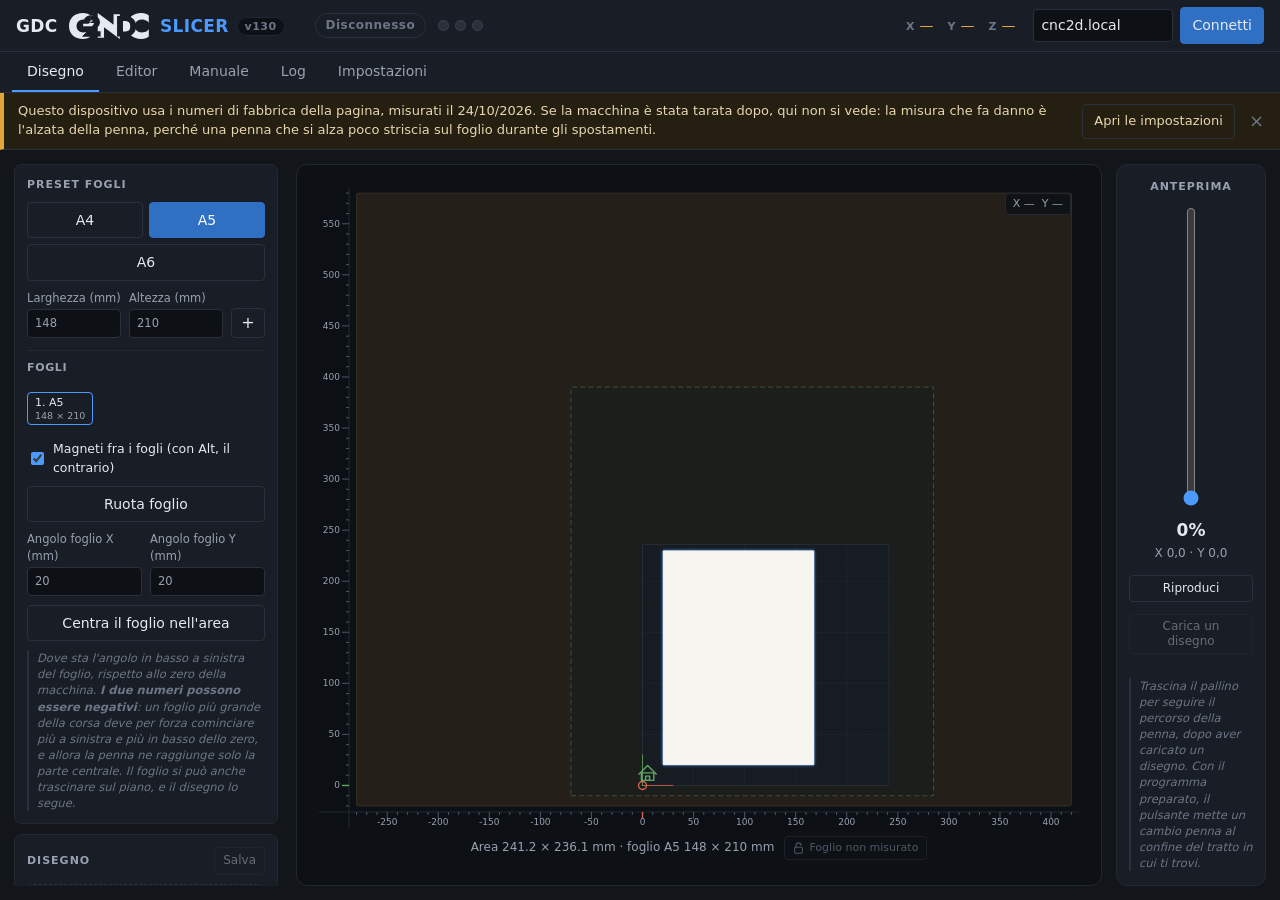
==== webui/index.html @ d87c20e5 "La matita: la Apple Pencil disegna a mano libera L'interruttore «Matita» nella barra dell'editor: ac" ====
<!DOCTYPE html>
<html lang="it">
<head>
<meta charset="utf-8">
<meta name="viewport" content="width=device-width, initial-scale=1">
<title>GDC CNC 2D SLICER</title>
<link rel="stylesheet" href="css/base.css">
<link rel="stylesheet" href="css/layout.css">
<link rel="stylesheet" href="css/components.css">
</head>
<body>

<header class="topbar">
  <!-- Il numero di versione: quante volte questa pagina e' cambiata. Lo
       scrive tools/versione.py contando i commit che hanno toccato webui/,
       e lo mette qui app.js: cosi' si sa sempre quale copia si ha davanti,
       che e' la domanda che ci si fa quando qualcosa non si comporta come
       l'ultima volta. -->
  <!-- Il marchio sta al posto delle parole «CNC 2D», che e' quello che il
       marchio dice: resta «GDC» davanti e «SLICER» dietro, cosi' la riga
       continua a leggersi per intero. Il disegno prende il colore dal testo
       (fill="currentColor"), quindi segue il tema senza una seconda copia. -->
  <div class="brand">GDC
    <!-- LOGO: generato da tools/logo.py, non si modifica a mano -->
  <svg class="marchio" xmlns="http://www.w3.org/2000/svg" viewBox="56.69 195.75 487.03 158.49" fill="currentColor" role="img" aria-label="CNC 2D">
<defs>
<mask id="cnc2d-0" maskUnits="userSpaceOnUse" x="56.69" y="195.75" width="487.03" height="158.49">
<rect x="56.69" y="195.75" width="487.03" height="158.49" fill="#fff"/>
<path d="M142.87,260.87h34.18c0-3.96,0.69-7.49,2.07-10.61c0.42-0.94,0.9-1.81,1.43-2.63 c-1.06-0.83-2.15-1.65-3.29-2.45c-4.16-2.94-8.9-5.34-14.21-7.21c-4.1-1.44-8.76-2.32-13.98-2.65c-0.12,0.22-0.25,0.42-0.36,0.64 C144.81,243.57,142.87,251.88,142.87,260.87z" fill="#000" stroke="#000" stroke-width="0.3" stroke-linejoin="round"/>
<path d="M249.17,307.46h-48.39l26.08-21.94c5.64-4.56,10.13-9.59,13.49-15.11c3.36-5.51,5.04-11.69,5.04-18.53 c0-5.15-1.08-10.16-3.24-15.02c-2.16-4.86-5.37-9.26-9.62-13.22c-4.26-3.96-9.51-7.1-15.74-9.44c-6.24-2.34-13.37-3.51-21.4-3.51 c-2.48,0-4.85,0.13-7.16,0.34v30.36c1.82-0.68,3.79-1.03,5.9-1.03c2.64,0,4.88,0.39,6.75,1.17c1.86,0.78,3.45,1.8,4.77,3.06 c1.32,1.26,2.28,2.73,2.88,4.41c0.6,1.68,0.9,3.42,0.9,5.22c0,3.24-0.69,6.33-2.07,9.26c-1.38,2.94-3.36,5.91-5.94,8.9 c-2.58,3-5.61,6.48-9.08,10.43l-28.11,28.75c4.82-1.8,9.18-4.04,13.03-6.76c4.16-2.94,7.82-6.06,10.98-9.37v43.85h60.94V307.46z" fill="#000" stroke="#000" stroke-width="0.3" stroke-linejoin="round"/>
<path d="M149.07,235.32c5.21,0.33,9.87,1.21,13.98,2.65c5.31,1.87,10.04,4.27,14.21,7.21c1.14,0.8,2.23,1.62,3.29,2.45 c1.23-1.88,2.75-3.44,4.6-4.65c0.98-0.65,2.01-1.17,3.1-1.58v-30.36c-8.42,0.78-15.73,2.96-21.89,6.58 C158.71,222.1,152.96,228.01,149.07,235.32z" fill="#000" stroke="#000" stroke-width="0.3" stroke-linejoin="round"/>
<path d="M177.25,304.81c-3.85,2.72-8.21,4.96-13.03,6.76l-27.11,27.73h51.12v-43.85 C185.07,298.74,181.41,301.87,177.25,304.81z" fill="#000" stroke="#000" stroke-width="0.3" stroke-linejoin="round"/>
<path d="M385.84,213.38v125.91h-36.15V213.38H385.84z M385.84,308.72h9.53c4.2,0,8.3-0.45,12.32-1.35 c4.02-0.9,7.64-2.52,10.88-4.86c3.24-2.34,5.85-5.64,7.82-9.89c1.98-4.26,2.97-9.68,2.97-16.28c0-6.59-0.99-12.02-2.97-16.28 c-1.98-4.25-4.59-7.55-7.82-9.89c-3.24-2.34-6.87-3.96-10.88-4.86c-4.02-0.9-8.12-1.35-12.32-1.35h-9.53 M385.84,243.96h-12.41 v-30.58h23.38c14.27,0,26.53,2.55,36.78,7.64c10.25,5.1,18.17,12.32,23.74,21.67c5.58,9.35,8.36,20.57,8.36,33.64 c0,12.95-2.79,24.13-8.36,33.55c-5.58,9.41-13.49,16.67-23.74,21.76c-10.25,5.1-22.51,7.64-36.78,7.64h-23.38v-30.58h12.41" fill="#000" stroke="#000" stroke-width="0.3" stroke-linejoin="round"/>
</mask>
</defs>
<g mask="url(#cnc2d-0)" stroke="currentColor" stroke-width="0.3" stroke-linejoin="round">
<polyline points="146.67,256.67 231.9,256.67 231.9,276.28 142.87,276.28 142.87,260.87 "/>
<path d="M366.68,202.97v151.24l-96.51-71.88v64.68H231.9V195.77l96.51,71.9v-64.7H366.68z"/>
<path d="M463.74,296.62c3.8,5.96,8.86,10.48,15.18,13.56c6.31,3.09,13.27,4.63,20.88,4.63c7.17,0,13.42-0.93,18.73-2.8 c5.31-1.86,10.04-4.27,14.21-7.21c4.16-2.94,7.82-6.06,10.98-9.37v43.92c-5.88,4.31-12.38,7.86-19.48,10.66s-16.18,4.2-27.23,4.2 c-12.48,0-23.97-1.87-34.44-5.6c-10.48-3.73-19.45-9.11-26.91-16.15c-7.46-7.03-13.24-15.39-17.33-25.08 c-4.09-9.69-6.14-20.49-6.14-32.4c0-11.91,2.05-22.71,6.14-32.4c4.09-9.69,9.87-18.05,17.33-25.08 c7.46-7.03,16.43-12.41,26.91-16.15c10.47-3.73,21.96-5.6,34.44-5.6c11.05,0,20.13,1.37,27.23,4.09c7.1,2.73,13.6,6.32,19.48,10.76 v43.92c-3.16-3.3-6.82-6.42-10.98-9.36c-4.16-2.94-8.9-5.34-14.21-7.21c-5.31-1.86-11.56-2.8-18.73-2.8 c-7.61,0-14.57,1.54-20.88,4.63c-6.32,3.09-11.38,7.61-15.18,13.56c-3.8,5.96-5.7,13.17-5.7,21.63 C458.03,283.46,459.93,290.67,463.74,296.62z"/>
<path d="M195.92,247.63c-2.83,2.21-5.4,4.51-7.69,6.91v-13.14c1.08,0.41,2.12,0.93,3.1,1.58 C193.17,244.19,194.7,245.74,195.92,247.63z"/>
<path d="M227.39,235.32c-5.21,0.33-9.87,1.21-13.98,2.65c-5.31,1.87-10.04,4.27-14.21,7.21c-1.14,0.8-2.23,1.62-3.29,2.45 c-1.23-1.88-2.75-3.44-4.6-4.65c-0.98-0.65-2.01-1.17-3.1-1.58v-30.36c8.42,0.78,15.73,2.96,21.89,6.58 C217.76,222.1,223.5,228.01,227.39,235.32z"/>
<path d="M180.54,247.63c2.83,2.21,5.4,4.51,7.69,6.91v-13.14c-1.08,0.41-2.12,0.93-3.1,1.58 C183.29,244.19,181.77,245.74,180.54,247.63z"/>
<path d="M164.22,311.56c-0.4,0.15-0.77,0.31-1.18,0.46c-5.31,1.87-11.55,2.8-18.73,2.8c-7.61,0-14.57-1.54-20.88-4.63 c-6.32-3.08-11.38-7.61-15.18-13.56c-3.8-5.95-5.7-13.17-5.7-21.64c0-8.47,1.9-15.68,5.7-21.63c3.8-5.95,8.86-10.47,15.18-13.56 c6.31-3.08,13.27-4.63,20.88-4.63c1.64,0,3.22,0.05,4.75,0.15c3.89-7.31,9.64-13.22,17.27-17.7c6.16-3.62,13.47-5.8,21.89-6.58 v-0.41c-5.89-4.45-12.38-8.04-19.48-10.76c-7.1-2.72-16.18-4.09-27.23-4.09c-12.49,0-23.97,1.87-34.44,5.6 c-10.48,3.73-19.45,9.12-26.91,16.15c-7.46,7.03-13.24,15.39-17.33,25.08c-4.09,9.69-6.14,20.49-6.14,32.4 c0,11.91,2.05,22.71,6.14,32.4c4.09,9.69,9.87,18.05,17.33,25.08c7.46,7.03,16.43,12.42,26.91,16.15 c10.47,3.73,21.96,5.6,34.44,5.6c11.05,0,20.13-1.4,27.23-4.2s13.6-6.35,19.48-10.66v-0.06h-51.12L164.22,311.56z"/>
</g>
<g stroke="currentColor" stroke-width="0.3" stroke-linejoin="round">
<path d="M385.84,308.72v-64.75h9.53c4.2,0,8.3,0.45,12.32,1.35c4.02,0.9,7.64,2.52,10.88,4.86c3.24,2.34,5.85,5.64,7.82,9.89 c1.98,4.26,2.97,9.68,2.97,16.28c0,6.6-0.99,12.02-2.97,16.28c-1.98,4.26-4.59,7.55-7.82,9.89c-3.24,2.34-6.87,3.96-10.88,4.86 c-4.02,0.9-8.12,1.35-12.32,1.35H385.84z"/>
</g>
</svg>
  <!-- fine LOGO -->
    <span>SLICER</span><b class="ver" id="brand-ver"></b></div>

  <div class="state-group">
    <!-- La pila del telecomando: c'e' solo quando il telecomando c'e'. Un
         indicatore sempre acceso per un oggetto che spesso non e' collegato
         sarebbe un posto vuoto da guardare tutti i giorni. -->
    <span id="tele-pila" class="tele-pila" hidden></span>
    <span id="machine-state" class="state-badge state-off">Disconnesso</span>
    <div class="leds" title="Spie di stato della macchina">
      <span class="led led-green"  id="led-green"  data-led="0"></span>
      <span class="led led-yellow" id="led-yellow" data-led="1"></span>
      <span class="led led-red"    id="led-red"    data-led="2"></span>
    </div>
  </div>

  <div class="dro" title="Posizione rispetto all'origine impostata">
    <div class="dro-axis"><span class="dro-label">X</span><span id="dro-x">0.00</span></div>
    <div class="dro-axis"><span class="dro-label">Y</span><span id="dro-y">0.00</span></div>
    <div class="dro-axis"><span class="dro-label">Z</span><span id="dro-z">0.00</span></div>
  </div>

  <div class="conn">
    <input type="text" id="host" value="cnc2d.local" spellcheck="false" aria-label="Indirizzo della macchina">
    <button id="btn-connect" class="btn btn-primary">Connetti</button>
  </div>
</header>

<nav class="tabs" role="tablist">
  <button class="tab is-active" data-tab="disegno" role="tab">Disegno</button>
  <button class="tab" data-tab="editor" role="tab">Editor</button>
  <button class="tab" data-tab="manuale" role="tab">Manuale</button>
  <button class="tab" data-tab="log" role="tab">Log</button>
  <button class="tab" data-tab="impostazioni" role="tab">Impostazioni</button>
</nav>

<!-- LA FASCIA DEI NUMERI DI FABBRICA, e perche' sta qui sotto la barra delle
     tab: si accende su un dispositivo che non ha mai salvato un profilo suo
     -- l'iPad, il telefono, un PC nuovo -- e quello e' il caso in cui NON si
     vede niente di strano. I campi delle impostazioni sono pieni di numeri
     plausibili, perche' sono le misure vere della macchina al giorno in cui
     la pagina e' stata costruita. Un profilo vuoto si nota; un profilo di
     fabbrica no.
     Il testo lo scrive `profile.js`, che e' l'unico posto che sa di quando
     sono quei numeri: qui c'e' solo il posto in cui appare. -->
<div class="fascia-fabbrica" id="fascia-profilo" hidden>
  <span class="fascia-testo" id="fascia-profilo-testo"></span>
  <button type="button" class="btn btn-ghost" id="fascia-profilo-vai">Apri le impostazioni</button>
  <button type="button" class="fascia-x" id="fascia-profilo-chiudi"
          title="Chiudi l'avviso. Torna alla prossima apertura, finché questo dispositivo non ha un profilo suo.">&times;</button>
</div>

<!-- ============================ DISEGNO ============================ -->
<main class="panel is-active" id="tab-disegno">
  <div class="workspace">

    <!-- ---------- colonna sinistra: i controlli ---------- -->
    <aside class="sidebar">

      <section class="card">
        <!-- «PRESET FOGLI» E «FOGLI» SONO DUE COSE, e fino al 2026-11-08
             questa scheda le chiamava con lo stesso nome. In cima stanno i
             FORMATI che si hanno in casa — una risma di A4, i quadrati da
             75 che si tagliano a mano: un elenco di misure, non di fogli —
             e premerne uno adesso AGGIUNGE un foglio di quelle misure al
             piano invece di cambiare le misure di quello su cui si sta
             lavorando. Detto dall'operatore: «quando ne clicco uno vorrei
             che ne venga creato uno nuovo e non modificato quello in cui
             sono con la selezione». Sotto, dopo il sottotitolo, stanno i
             FOGLI veri, quelli posati sul piano.
             I tre formati ISO stanno nel markup perche' sono costanti del
             mondo (vedi js/profile.js), ma il COLORE della carta no: un A4 lo
             compri bianco, avorio o nero. Per quello hanno anche loro il
             pulsantino, che apre la stessa finestrella dei fogli tagliati a
             mano con nome e misure bloccati: quelli non sono tuoi da cambiare.
             I fogli dell'operatore li aggiunge js/paper.js, in coda a questi
             tre. -->
        <h2>Preset fogli</h2>
        <div class="preset-row" id="preset-row">
          <span class="preset-wrap preset-fisso">
            <button class="btn btn-ghost preset" data-w="210" data-h="297"
                    title="A4 — 210 × 297 mm · aggiunge un foglio di queste misure al piano">A4</button>
            <button class="mini mini-colore" data-fog-colore="210x297"
                    title="Colore della carta" aria-label="Colore della carta"></button>
          </span>
          <span class="preset-wrap preset-fisso">
            <button class="btn btn-ghost preset" data-w="148" data-h="210"
                    title="A5 — 148 × 210 mm · aggiunge un foglio di queste misure al piano">A5</button>
            <button class="mini mini-colore" data-fog-colore="148x210"
                    title="Colore della carta" aria-label="Colore della carta"></button>
          </span>
          <span class="preset-wrap preset-fisso">
            <button class="btn btn-ghost preset" data-w="105" data-h="148"
                    title="A6 — 105 × 148 mm · aggiunge un foglio di queste misure al piano">A6</button>
            <button class="mini mini-colore" data-fog-colore="105x148"
                    title="Colore della carta" aria-label="Colore della carta"></button>
          </span>
        </div>
        <!-- LE MISURE E IL «+», INSIEME: scrivi larghezza e altezza, premi il
             più, e hai un preset nuovo (se quelle misure non ce l'hanno già)
             e un foglio di quelle misure sul piano. Prima i due campi stavano
             in fondo alla scheda e cambiavano le misure del foglio in uso
             mentre li si batteva — un gesto che adesso ha il suo posto: la
             matita sulla pastiglia del foglio. -->
        <div class="field-row preset-nuovo">
          <label>Larghezza (mm) <input type="number" id="paper-w" value="148" min="20" max="400" step="1"></label>
          <label>Altezza (mm) <input type="number" id="paper-h" value="210" min="20" max="400" step="1"></label>
          <button class="btn btn-ghost preset-add" id="btn-paper-add">+</button>
        </div>
        <!-- I FOGLI SUL PIANO. Dal 2026-11-07 sono piu' d'uno: il «+» qui
             sopra, o un preset, aggiunge un foglio e lo posa dove c'e' posto,
             accanto a quello che c'e' gia'. Il foglio scelto e' quello su cui
             si lavora, e i disegni importati vanno li'. Ogni pastiglia porta
             i suoi due comandi come i preset: la matita (nome, misure, carta)
             e il cestino.
             La riga sotto dice quanti angoli andranno misurati: e' il numero
             che i magneti servono a far scendere. Vedi js/fogli.js. -->
        <h3>Fogli</h3>
        <div class="fogli-row" id="fogli-row"></div>
        <p class="fogli-nota" id="fogli-nota"></p>
        <!-- I MAGNETI FRA I FOGLI. Trascinando un foglio, i bordi si
             agganciano a quelli degli altri: e' il gesto con cui si compone
             una lavagna di magneti accostati. Sospenderli era affidato SOLO
             ad Alt tenuto premuto, e su un tablet quel tasto non c'e': due
             fogli non accostati non si potevano posare. Adesso lo dice la
             spunta, e Alt fa il CONTRARIO di quello che dice -- cosi' chi ha
             la tastiera tiene la scorciatoia al volo, e chi ha il dito puo'
             comunque scegliere. Vale anche su un PC: che i magneti si
             possano spegnere, prima, lo sapeva solo chi l'aveva letto nel
             codice. -->
        <label class="chk" id="fogli-magneti-riga">
          <input type="checkbox" id="fogli-magneti" checked>
          Magneti fra i fogli (con Alt, il contrario)
        </label>
        <!-- L'ALTEZZA DI CONTATTO SI MISURA UNA VOLTA SOLA, perche' nove
             magneti ritagliati dallo stesso cartoncino hanno lo stesso
             spessore e misurarla nove volte sarebbe otto gesti per sapere
             otto volte lo stesso numero. Questa spunta e' per il caso
             contrario, e sta QUI e non dentro al popup: si sa prima di
             premere «Stampa» che carte si hanno in mano, e il contatore dei
             passi deve dire la verita' gia' dalla prima schermata. -->
        <label class="carte-diverse" id="carte-diverse" hidden>
          <input type="checkbox" id="chk-carte-diverse">
          <span>I fogli sono di carte diverse: misura l'altezza su ciascuno</span>
        </label>
        <button class="btn btn-ghost full" id="btn-rotate-paper">Ruota foglio</button>
        <div class="field-row">
          <label>Angolo foglio X (mm) <input type="number" id="sheet-x" value="20" min="-400" max="400" step="1"></label>
          <label>Angolo foglio Y (mm) <input type="number" id="sheet-y" value="20" min="-400" max="400" step="1"></label>
        </div>
        <button class="btn btn-ghost full" id="btn-center-sheet">Centra il foglio nell'area</button>
        <p class="placeholder-note">Dove sta l'angolo in basso a sinistra del foglio, rispetto allo zero della macchina. <strong>I due numeri possono essere negativi</strong>: un foglio più grande della corsa deve per forza cominciare più a sinistra e più in basso dello zero, e allora la penna ne raggiunge solo la parte centrale. Il foglio si può anche trascinare sul piano, e il disegno lo segue.</p>
      </section>

      <section class="card">
        <!-- «Salva» sta accanto al titolo perche' e' il titolo a dire di che
             cosa parla: salva IL DISEGNO - livelli, forme modificate, foglio,
             cambi penna - in un SVG che questa pagina sa riaprire dov'era.
             Vedi js/progetto.js. -->
        <div class="card-testa">
          <h2>Disegno</h2>
          <button class="btn btn-ghost btn-small" id="btn-save-prog" disabled
                  title="Salva il lavoro in un SVG che si puo' riaprire qui e continuare">Salva</button>
        </div>
        <div class="dropzone" id="dropzone">
          <p><strong>Trascina qui un file SVG</strong></p>
          <p class="muted">oppure clicca per sceglierlo</p>
          <input type="file" id="file-input" accept=".svg,image/svg+xml" multiple hidden>
        </div>
        <!-- L'elenco dei livelli: l'ordine e' la sequenza della stampa, e il
             livello scelto e' quello su cui agiscono i campi qui sotto e le
             maniglie sul piano. -->
        <div class="liv-testa" id="liv-testa" hidden>
          <span>Livelli — si stampano in quest'ordine</span>
          <button class="btn btn-ghost btn-small" id="btn-clear-file">Svuota</button>
        </div>
        <div class="livelli" id="livelli" hidden></div>
        <!-- L'avviso sulle penne: due livelli della stessa penna lontani
             fra loro costano due fermate in piu' del necessario. -->
        <p class="hint" id="liv-penne" hidden></p>

        <div id="art-campi" hidden>
          <div class="field-row">
            <label>Scala (%) <input type="number" id="art-scale" value="100" min="1" max="400" step="0.1"></label>
            <label>Rotazione (°) <input type="number" id="art-rot" value="0" min="0" max="359" step="15"></label>
          </div>
          <p class="hint" id="art-deform" hidden></p>
          <!-- IL LUCCHETTO DELLE PROPORZIONI. Le maniglie d'angolo del
               riquadro deformano, e con Shift tengono le proporzioni: su un
               tablet il tasto Shift non c'e', quindi quella scelta deve
               esistere anche come spunta. Shift continua a valere e fa il
               CONTRARIO di quello che dice la spunta, come in ogni programma
               di disegno: chi ha la tastiera non perde niente e chi ha il
               dito non resta fuori. -->
          <label class="chk" id="art-prop-riga">
            <input type="checkbox" id="art-proporzioni">
            Tieni le proporzioni (con Shift, il contrario)
          </label>
          <!-- Compare solo con piu' livelli scelti: con uno solo non
               cambierebbe niente, e una spunta che non cambia niente insegna
               a non leggere le spunte. Vedi insieme() in js/artwork.js. -->
          <label class="chk" id="art-ins-riga" hidden>
            <input type="checkbox" id="art-insieme">
            Scala i livelli scelti insieme
          </label>
          <!-- Il cambio penna si clicca dal simbolo sulla riga del livello: era
               una spunta quaggiu, lontana dalla riga di cui parlava. -->
          <p class="hint" id="art-gruppo" hidden></p>
        </div>
        <!-- NON E' UN DISEGNO DI PROVA: e' il logo che l'utente mette
             davvero nelle stampe, e il nome del pulsante adesso lo dice.
             L'identificatore resta `btn-sample` perche' cambiarlo non
             cambierebbe niente a chi guarda e romperebbe il collaudo.
             Quando ci sara' il logo della macchina, qui accanto ne nasce un
             secondo: per questo il pulsante sta gia' dentro a una riga. -->
        <div class="loghi">
          <button class="btn btn-ghost full" id="btn-sample"
                  title="Inserisce il logo GDC Stuff come livello nuovo, sopra a quello che c'e' gia'">Inserisci il logo GDC Stuff</button>
          <!-- Il marchio della macchina, e il secondo pulsante che questa riga
               aspettava. Entra come livello nuovo, come il suo vicino: stessa
               strada, stesso gesto, nessuna regola in piu' da ricordare. -->
          <button class="btn btn-ghost full" id="btn-logo-cnc2d"
                  title="Inserisce il logo CNC 2D come livello nuovo, sopra a quello che c'e' gia'">Inserisci il logo CNC 2D</button>
        </div>

        <!-- Un pulsante solo con due mestieri: con un disegno caricato lo
             apre per modificarlo, senza disegno ne apre uno nuovo. La scritta
             cambia, perché il gesto è lo stesso ma la cosa che fa non è. -->
        <button class="btn btn-primary full" id="btn-editor">Crea</button>

        <div class="sorgenti">
          <p class="sorgenti-tit">Dove trovare disegni</p>
          <ul class="sorgenti-lista" id="sorgenti-lista"></ul>
          <form class="sorgenti-add" id="sorgenti-add">
            <!-- `type="text"` e non `type="url"`: con `url` il browser blocca
                 l'invio quando manca `https://`, e il codice che lo aggiunge da
                 sé non verrebbe mai raggiunto. Incollare «sito.com» deve
                 funzionare, perché è così che si incolla un indirizzo. -->
            <input type="text" inputmode="url" id="sorgenti-url"
                   placeholder="Incolla un indirizzo" autocomplete="off" spellcheck="false">
            <button class="btn btn-small" type="submit" title="Aggiungi questo collegamento">+</button>
          </form>
        </div>

        <p class="placeholder-note">La conversione da fotografia a tracciato vettoriale non è ancora implementata: per ora si carica un SVG già vettoriale. Le forme piene vengono disegnate come contorni, perché una penna non riempie.</p>
      </section>

      <!-- Lo stesso pannello della tab Manuale, non una copia: vedi js/panel.js. -->
      <section class="card">
        <h2>Controllo manuale</h2>
        <div id="panel-lato"></div>
        <p class="calib-state" id="calib-state">Origine non impostata</p>
      </section>

      <section class="card">
        <h2>Esecuzione</h2>
        <!-- L'ordine fra piu' fogli: compare solo quando i fogli sono piu'
             d'uno, perche' con un foglio solo le due strade sono la stessa
             strada. Sta qui e non nelle Impostazioni perche' e' la scelta
             che si vuole poter cambiare guardando il pulsante che si sta
             per premere. Vedi `prepare()` in js/artwork.js. -->
        <label class="ordine-fogli" id="ordine-fogli" hidden>
          <span class="flab">Con piu' fogli, stampa</span>
          <select id="sel-ordine">
            <option value="penna">per penna — tutti i fogli con una penna, poi l'altra</option>
            <option value="foglio">per foglio — un foglio alla volta, finito e via</option>
          </select>
        </label>
        <button class="btn btn-primary full" id="btn-generate">Prepara G-code</button>

        <div id="prep" hidden>
          <dl class="stats">
            <div><dt>Tempo stimato</dt><dd id="st-time">—</dd></div>
            <div><dt>Tratti</dt><dd id="st-paths">—</dd></div>
            <div><dt>Disegno</dt><dd id="st-draw">—</dd></div>
            <div><dt>Spostamenti</dt><dd id="st-travel">—</dd></div>
            <div><dt>Alzate di penna</dt><dd id="st-lifts">—</dd></div>
          </dl>
          <p class="gain" id="st-gain"></p>
          <div class="btn-row">
            <button class="btn btn-ghost" id="btn-download">Scarica</button>
            <button class="btn btn-ghost" id="btn-send" disabled>Invia</button>
          </div>
          <details class="gcode-box">
            <summary>Mostra il G-code</summary>
            <textarea id="gcode-out" readonly spellcheck="false"></textarea>
          </details>
        </div>

        <p class="prog" id="prog" hidden></p>
        <div class="btn-row">
          <button class="btn btn-ghost" id="btn-pause" disabled>Pausa</button>
          <button class="btn btn-danger" id="btn-abort" disabled>Interrompi</button>
        </div>
      </section>

    </aside>

    <!-- Il manico che allarga e stringe la colonna dei controlli. Non si
         aggiunge fra le colonne: PRENDE IL POSTO dell'intercapedine, così lo
         spazio che occupa è quello che c'era già. -->
    <div class="hmanico" id="hmanico-sx" data-var="--sidebar-w" data-verso="1"
         role="separator" aria-orientation="vertical"
         title="Trascina per allargare o stringere. Doppio clic: larghezza di partenza."></div>

    <!-- ---------- centro: il foglio ---------- -->
    <section class="stage">
      <div class="stage-inner">
        <div class="bed-wrap">
          <!-- Il piano e i suoi righelli stanno uno sopra l'altro: il piano
               misura in millimetri e si ingrandisce, i righelli misurano in
               pixel e restano della stessa taglia. Per questo sono due SVG
               e non due gruppi dello stesso. -->
          <div class="bed-plane" id="bed-plane">
          <!-- Il piano della macchina. L'SVG riempie tutto lo spazio e la
               viewBox lo scala: con preserveAspectRatio il piano ci sta
               sempre dentro, centrato, senza calcoli di dimensioni. -->
          <svg id="bed-svg" xmlns="http://www.w3.org/2000/svg" viewBox="0 0 300 300" preserveAspectRatio="xMidYMid meet">
            <!-- il gruppo ribalta l'asse Y: in SVG cresce verso il basso, sulla macchina verso l'alto -->
            <g id="flip" transform="translate(0,300) scale(1,-1)">
              <g id="layer-bed"></g>
              <g id="layer-sheet"></g>
              <!-- lo zero e il punto home: stanno sopra al foglio perche'
                   servono proprio a vedere dove cade il foglio rispetto a loro -->
              <g id="layer-segni"></g>
              <g id="layer-art"></g>
              <g id="layer-trace"></g>
              <g id="layer-stop"></g>
              <g id="layer-sel"></g>
              <g id="layer-pen">
                <circle id="pen-dot" cx="0" cy="0" r="2.6" class="pen-dot"></circle>
              </g>
            </g>
          </svg>
          <!-- I righelli non intercettano il mouse: sotto di loro si deve
               poter trascinare il piano come se non ci fossero. -->
          <svg class="righelli" id="righelli" xmlns="http://www.w3.org/2000/svg" aria-hidden="true">
            <g id="rig-fissi"></g>
            <g id="rig-cursore"></g>
          </svg>
          <div class="cursor-mm fuori" id="cursor-mm">X —  Y —</div>
          <!-- Il suggerimento sta SOPRA al piano e non nella didascalia: li'
               sotto allungava la riga, il piano si rimpiccioliva e tutto
               scivolava sotto il cursore proprio mentre si stava mirando. -->
          <div class="sel-hint" id="sel-hint" hidden>Trascina per spostare, le maniglie per deformare (<b>Shift</b> tiene le proporzioni). Col <b>tasto destro</b> le stesse maniglie tagliano, e ritirandole indietro il disegno torna. <b>Esc</b> per uscire.</div>
          </div>
          <div class="stage-caption">
            <span id="stage-caption">—</span>
            <button class="btn btn-ghost btn-small" id="btn-fit" hidden
                    title="Torna a vedere tutto (o doppio clic sul piano)">Adatta</button>
            <button class="btn btn-ghost btn-small lucchetto" id="btn-lucchetto"></button>
          </div>
        </div>
      </div>
    </section>

    <div class="hmanico" id="hmanico-dx" data-var="--scrub-w" data-verso="-1"
         role="separator" aria-orientation="vertical"
         title="Trascina per allargare o stringere. Doppio clic: larghezza di partenza."></div>

    <!-- ---------- colonna destra: anteprima del movimento ---------- -->
    <aside class="scrubber">
      <h2>Anteprima</h2>
      <div class="scrub-track">
        <input type="range" id="scrub" min="0" max="1000" value="0" step="1" orient="vertical" aria-label="Avanzamento dell'anteprima">
      </div>
      <div class="scrub-readout">
        <span id="scrub-pct">0%</span>
        <span class="muted small" id="scrub-pos">X 0,0 · Y 0,0</span>
      </div>
      <button class="btn btn-ghost btn-small full" id="btn-play">Riproduci</button>
      <button class="btn btn-ghost btn-small full" id="btn-pausa" disabled>Cambio penna qui</button>
      <div class="lista-pause" id="lista-pause" hidden></div>
      <p class="placeholder-note">Trascina il pallino per seguire il percorso della penna, dopo aver caricato un disegno. Con il programma preparato, il pulsante mette un cambio penna al confine del tratto in cui ti trovi.</p>
    </aside>

  </div>
</main>

<!-- ============================= MANUALE ===========================
     La stessa cosa che sta nella barra laterale e che comparirà dentro i tre
     popup di inizio stampa: un solo componente, montato in più posti. Qui ha
     più spazio, perché è la tab delle sessioni di misura. -->
<section class="panel" id="tab-editor">
  <div class="ed">
    <!-- Gli strumenti. La tela non ha un formato e non ha dimensioni: e' lo
         spazio del disegno, e quanto diventa grande lo si decide dopo, con le
         maniglie sul foglio. -->
    <div class="ed-barra" id="ed-barra">
      <button type="button" class="ed-str" data-str="scegli">Scegli</button>
      <!-- Il selettore specifico: cerchia a mano libera e prende SOLO quello
           che resta dentro, tagliando le spezzate sul bordo. Sta accanto a
           Scegli perche' e' l'altro modo di scegliere, non un altro modo di
           disegnare. -->
      <button type="button" class="ed-str" data-str="lazo"
              title="Selettore specifico: cerchia a mano libera e prende solo quello che sta dentro, tagliando le spezzate sul bordo">Selettore</button>
      <button type="button" class="ed-str" data-str="spezzata">Linea</button>
      <button type="button" class="ed-str" data-str="rettangolo">Rettangolo</button>
      <button type="button" class="ed-str" data-str="cerchio">Cerchio</button>
      <button type="button" class="ed-str" data-str="testo">Testo</button>
      <button type="button" class="ed-str" data-str="curva">Curva</button>
      <button type="button" class="ed-str" data-str="taglia"
              title="Clicca su un tratto: si spezza in due li">Spezza</button>
      <button type="button" class="ed-str" data-str="togli"
              title="Toglie il solo tratto su cui clicchi">Togli tratto</button>
      <span class="ed-sep"></span>
      <span class="ed-campi" id="ed-testo-campi" hidden>
        <input type="text" id="ed-testo" placeholder="testo da scrivere" spellcheck="false">
        <label>alt. <input type="number" id="ed-testo-alt" value="10" min="1" step="1"></label>
      </span>
      <button type="button" class="btn btn-ghost btn-small" id="ed-curvo">Spigolo / curva</button>
      <!-- Lo specchio, col suo bottoncino tondo per l'asse. Ribaltare non e'
           ruotare di mezzo giro: una lettera ruotata si legge al contrario,
           una ribaltata e' l'immagine allo specchio. -->
      <button type="button" class="btn btn-ghost btn-small" id="ed-specchia"
              title="Ribalta quello che è scelto. Il cerchio accanto sceglie l'asse">Specchia</button>
      <button type="button" class="ed-asse" id="ed-specchio-asse"
              title="Asse verticale: ribalta destra-sinistra. Clicca per cambiarlo."
              aria-label="asse dello specchio">&#8596;</button>
      <!-- RUOTA E SCALA, accanto allo specchio perche' sono lo stesso gesto
           con un'altra matrice: prendono quello che e' scelto e lo girano o
           lo ingrandiscono ATTORNO AL SUO CENTRO, cosi' resta dov'e'. Un
           centro altrove lo farebbe anche volare via, e si dovrebbe
           rincorrere. Vedi `ruota` e `scala` in js/editor.js. -->
      <span class="ed-campi">
        <button type="button" class="btn btn-ghost btn-small" id="ed-ruota"
                title="Gira quello che è scelto attorno al suo centro">Ruota</button>
        <input type="number" id="ed-ruota-gradi" value="90" step="15"
               title="Gradi in senso orario; un numero negativo gira dall'altra parte">
        <span class="muted small">°</span>
      </span>
      <span class="ed-campi">
        <button type="button" class="btn btn-ghost btn-small" id="ed-scala"
                title="Ingrandisce o rimpicciolisce quello che è scelto attorno al suo centro">Scala</button>
        <input type="number" id="ed-scala-pc" value="110" min="1" max="10000" step="5"
               title="Per cento: 200 raddoppia, 50 dimezza">
        <span class="muted small">%</span>
      </span>
      <button type="button" class="btn btn-ghost btn-small" id="ed-elimina">Elimina</button>
      <!-- Taglia, copia e incolla servono a una cosa sola: rimettere una
           linea nel LIVELLO giusto senza spostarla sul foglio. Vedi
           js/editor.js, sopra il blocco degli appunti. -->
      <!-- DA PAROLE A SEGNI, chiesto dall'utente il 2026-11-14 provando
           dall'iPad: «dall'iPad non ci sono modi per usarli». I pulsanti
           c'erano gia' -- Taglia, Copia, Incolla, Annulla, Rifai -- ma erano
           cinque parole in mezzo ad altre venti, e per di piu' spente finche'
           non c'e' niente da tagliare o da annullare: in una barra cosi' una
           parola spenta non si legge come «pulsante», si legge come sfondo.
           Un segno si trova con l'occhio. Le scorciatoie restano, e stanno
           scritte nel `title` di ognuno: chi ha la tastiera non le perde. -->
      <button type="button" class="btn btn-ghost btn-small ed-icona" id="ed-taglia"
              aria-label="Taglia" title="Taglia (Ctrl+X) - lo toglie di qui e lo mette negli appunti" disabled>
        <svg viewBox="0 0 20 20" aria-hidden="true"><circle cx="5" cy="15" r="2.2"/><circle cx="15" cy="15" r="2.2"/><path d="M6.6 13.4 15 3"/><path d="M13.4 13.4 5 3"/></svg>
      </button>
      <button type="button" class="btn btn-ghost btn-small ed-icona" id="ed-copia"
              aria-label="Copia" title="Copia (Ctrl+C)" disabled>
        <svg viewBox="0 0 20 20" aria-hidden="true"><rect x="7" y="7" width="9" height="10" rx="1.5"/><path d="M13 4.5H5.5A1.5 1.5 0 0 0 4 6v8"/></svg>
      </button>
      <button type="button" class="btn btn-ghost btn-small ed-icona" id="ed-incolla"
              aria-label="Incolla" title="Incolla (Ctrl+V) - gli appunti sono vuoti" disabled>
        <svg viewBox="0 0 20 20" aria-hidden="true"><rect x="4.5" y="4" width="11" height="13" rx="1.5"/><path d="M8 4.2V2.8h4v1.4"/></svg>
      </button>
      <span class="ed-sep"></span>
      <!-- Le due freccette: indietro e avanti fra i passi. Il verso e' quello
           che hanno dappertutto, perche' qui non c'e' niente da inventare. -->
      <button type="button" class="btn btn-ghost btn-small ed-icona" id="ed-annulla"
              aria-label="Annulla" title="Annulla (Ctrl+Z) - torna indietro di un passo" disabled>
        <svg viewBox="0 0 20 20" aria-hidden="true"><path d="M7 5 3.5 8.5 7 12"/><path d="M3.5 8.5H12a4.5 4.5 0 0 1 0 9h-2"/></svg>
      </button>
      <button type="button" class="btn btn-ghost btn-small ed-icona" id="ed-rifai"
              aria-label="Rifai" title="Rifai (Ctrl+Shift+Z) - rimette il passo annullato" disabled>
        <svg viewBox="0 0 20 20" aria-hidden="true"><path d="M13 5l3.5 3.5L13 12"/><path d="M16.5 8.5H8a4.5 4.5 0 0 0 0 9h2"/></svg>
      </button>
      <!-- IL RIEMPIMENTO. Acceso, il puntatore anticipa la regione sotto di
           se' e il clic la disegna: il clic dice la cosa che la geometria
           non puo' sapere, cioe' QUALE degli spazi chiusi si intende. -->
      <button type="button" class="ed-str" id="ed-riempi"
              title="Riempi uno spazio chiuso: il puntatore lo anticipa, il clic lo disegna">Riempi</button>

      <!-- LA MATITA. Acceso, la penna disegna a mano libera e le dita
           continuano a fare quello che facevano: con la Pencil in mano si
           disegna con la penna e si guarda con le dita. Spento, la penna
           torna a comportarsi come un dito. -->
      <button type="button" class="ed-str" id="ed-matita"
              title="La penna (Apple Pencil) disegna a mano libera; le dita continuano a pinzare e scegliere">Matita</button>

      <!-- Prendere PIU' tratti era affidato solo a Ctrl, che su un tablet
           non esiste. Adesso c'e' questo interruttore e Ctrl lo capovolge. -->
      <button type="button" class="ed-str" id="ed-somma"
              title="Ogni tratto che prendi si somma alla scelta invece di sostituirla. Ctrl (o Cmd) fa il contrario.">Somma</button>
      <button type="button" class="ed-str attivo" id="ed-magneti"
              title="Alt li spegne mentre lo tieni premuto, Shift forza l'angolo">Magneti</button>
      <button type="button" class="ed-str" id="ed-griglia"
              title="I punti vanno sugli incroci. Shift o Alt la scavalcano">Griglia</button>
      <span class="ed-campi" id="ed-griglia-campi" hidden>
        <label>passo <input type="number" id="ed-griglia-mm" value="5" min="0.1" step="0.5"></label>
        <span class="muted small">mm</span>
      </span>
      <span class="ed-sep"></span>
      <button type="button" class="btn btn-ghost btn-small" id="ed-adatta">Adatta</button>
      <span class="ed-titolo" id="ed-titolo"></span>
    </div>

    <!-- I livelli anche qui. L'editor ne modifica UNO per volta - quello
         acceso - e gli altri visibili li disegna dietro, smorzati e non
         toccabili: serve a vedere il disegno intero mentre se ne corregge un
         pezzo, che e' esattamente il caso di un isometrico da ripulire. -->
    <div class="ed-centro">
      <!-- L'elenco e il pulsante stanno in due contenitori: il pulsante non
           e' una riga dell'elenco, e tenerlo dentro vorrebbe dire contarlo
           fra i livelli. -->
      <div class="ed-colonna">
        <div class="ed-livelli" id="ed-livelli"></div>
        <!-- UN LIVELLO NUOVO DA QUI, perche' e' qui che si scopre di
             volerlo: si sta modificando un disegno, se ne vuole lavorare un
             pezzo da solo - i testi di un biglietto - e per staccarlo serve
             un livello dove metterlo. Vedi nuovoLivello() in js/editor.js. -->
        <button type="button" class="btn btn-ghost btn-small ed-liv-piu"
                id="ed-liv-nuovo"
                title="Crea un livello vuoto e passa a modificare quello: poi taglia da qui (Ctrl+X) e incolla la' (Ctrl+V), e sul foglio non si muove niente">+ livello nuovo</button>
      </div>
      <div class="ed-tela" id="ed-tela">
        <svg id="ed-svg" xmlns="http://www.w3.org/2000/svg" preserveAspectRatio="xMidYMid meet"></svg>
        <div class="ed-aiuto" id="ed-aiuto"></div>
        <!-- LA FINESTRELLA DEI PARAMETRI DEL RIEMPIMENTO. Appare quando si accende
             «Riempi» e resta li' mentre si mira: i numeri si cambiano guardando
             l'anteprima, che e' il motivo per cui e' una finestrella e non una
             domanda da rispondere una volta sola.
             Dentro ci sono anche METRI e MINUTI, scritti PRIMA del clic: un A4
             tratteggiato a quattro decimi sono centocinquanta metri di penna, cioe'
             piu' di un'ora. Saperlo dopo e' una brutta sorpresa, saperlo prima
             costa niente -- ed e' anche l'argomento che mette la serpentina subito
             dopo il tratteggio. -->
        <!-- LA FINESTRELLA DELLA MATITA. Un parametro solo, piu' una
             domanda: tutto il resto di quello che una Pencil sa dire -- la
             pressione, l'inclinazione -- non si puo' mettere sulla carta,
             perche' una penna a sfera ha UNA larghezza. Promettere di la'
             una cosa che la macchina non fa sarebbe la bugia piu' facile da
             scrivere e la piu' difficile da spiegare dopo. -->
        <div class="ed-pannello" id="ed-matita-pannello" hidden>
          <div class="ed-pannello-tit">Matita</div>
          <label><span class="ed-riga-lab">Mano ferma
              <output id="mat-fermezza-n">4</output></span>
            <input type="range" id="mat-fermezza" value="4" min="0" max="10" step="1"></label>
          <p class="hint">0 = il tratto come l&rsquo;hai fatto, tremolio
            compreso. 10 = molto addolcito, e i nodi diventano pochi.</p>
          <label class="ed-spunta"><input type="checkbox" id="mat-chiudi" checked>
            Chiudi il tratto se torna all&rsquo;inizio</label>
          <p class="hint">Entro 3 mm dal punto di partenza: serve a fare un
            anello senza dover azzeccare il punto.</p>
          <p class="hint" id="mat-conto"></p>
        </div>
        <div class="ed-pannello" id="ed-riempi-pannello" hidden>
          <div class="ed-pannello-tit">Riempimento</div>
          <label>Tipo
            <select id="riem-tipo">
              <option value="serpentina">Serpentina (righe unite)</option>
              <option value="tratteggio">Tratteggio (righe staccate)</option>
              <option value="incrociato">Incrociato (due passate)</option>
              <option value="concentrico">Concentrici (seguono la forma)</option>
              <option value="spirale">Spirale (concentrici uniti)</option>
              <option value="punti">Punti</option>
            </select>
          </label>
          <label>Passo (mm) <input type="number" id="riem-passo" value="1" min="0.05" max="20" step="0.05"></label>
          <label>Angolo (°) <input type="number" id="riem-angolo" value="0" min="0" max="179" step="5"></label>
          <label>Tolleranza di chiusura (mm)
            <input type="number" id="riem-tol" value="0" min="0" max="5" step="0.1"></label>
          <p class="hint" id="riem-nota"></p>
          <p class="hint" id="riem-conto"></p>
          <!-- LA PORTA ALL'INGROSSO. Un logo importato con quaranta forme
               piene sarebbero quaranta clic: qui si riempiono tutte in un
               colpo, e a dire quali sono «dentro» e quali sono buchi e' la
               regola pari-dispari -- la stessa di `fill-rule: evenodd` degli
               SVG. Il clic resta per comporre; questo e' per sbrigare. -->
          <button type="button" class="btn btn-ghost full" id="riem-tutto">Riempi tutto il livello</button>
          <p class="hint" id="riem-tutto-nota">Tutti gli spazi chiusi di questo
            livello, buchi esclusi, coi numeri qui sopra.</p>
        </div>
      </div>
    </div>

    <div class="ed-piede" id="ed-piede"></div>
  </div>
</section>

<section class="panel" id="tab-manuale">
  <div class="settings-grid">

    <section class="card">
      <h2>Controllo manuale</h2>
      <div id="panel-tab"></div>
    </section>

    <section class="card">
      <h2>Come si azzera questa macchina</h2>
      <p class="muted small">Non ci sono finecorsa. Il riferimento sono i
        <b>blocchi stampati</b> agganciati alle staffe TT e LL, e i carrelli ci si
        appoggiano <b>a mano</b>: la coppia di uno stepper basta a spostare il
        blocco, cioè a spostare proprio la cosa che definisce la misura.</p>
      <ol class="passi">
        <li><b>Libera i motori.</b> Gli assi diventano morbidi e la posizione
          viene dichiarata non nota — spostando a mano nessun impulso la racconta.</li>
        <li><b>Appoggia i due carrelli ai blocchi</b>, senza forzarli.</li>
        <li><b>Homing completato.</b> Riattiva i motori <i>e poi</i> azzera.
          L'ordine conta: azzerare a motori liberi darebbe un'origine che il
          primo urto sposta senza dirlo.</li>
      </ol>
      <p class="muted small">Lo zero che ne esce è <b>l'angolo in basso a
        sinistra</b> della macchina, misurato il 2026-10-19: da lì restano
        <b data-calc-man="area">—</b> di corsa percorribile.</p>
    </section>

    <section class="card">
      <h2>Quanto ci si può fidare</h2>
      <div class="readout">
        <div class="ro"><span>Ripetibilità dell'appoggio</span><b data-calc-man="ripet">—</b></div>
        <div class="ro"><span>Gioco cremagliera-pignone</span><b data-calc-man="gioco">—</b></div>
        <div class="ro"><span>Un passo del motore</span><b data-calc-man="passo">—</b></div>
      </div>
      <p class="muted small">L'appoggio ai blocchi ripete sotto la risoluzione del
        calibro, quindi non è più lui la fonte di errore. Quello che resta è il
        gioco: una linea ripassata nel verso opposto può cadere fin lì di lato, e
        nessuna taratura lo toglie.</p>
    </section>

  </div>
</section>

<!-- ============================== LOG ============================== -->
<section class="panel" id="tab-log">
  <div class="log-toolbar">
    <label class="chk"><input type="checkbox" id="log-f-cmd" checked> Comandi</label>
    <label class="chk"><input type="checkbox" id="log-f-msg" checked> Macchina</label>
    <label class="chk"><input type="checkbox" id="log-f-err" checked> Errori</label>
    <span class="spacer"></span>
    <label class="chk"><input type="checkbox" id="log-autoscroll" checked> Scorrimento automatico</label>
    <button class="btn btn-ghost btn-small" id="btn-log-clear">Svuota</button>
  </div>
  <div class="log-view" id="log-view"></div>
  <form class="log-send" id="log-send">
    <input type="text" id="log-input" placeholder="Comando da inviare alla macchina…" spellcheck="false" autocomplete="off" disabled>
    <button class="btn btn-primary" type="submit" disabled id="btn-log-send">Invia</button>
  </form>
</section>

<!-- ========================== IMPOSTAZIONI ==========================
     I nomi dei campi non sono liberi: stanno in
     misure/impostazioni-glossario.md e si cambiano lì prima che qui.
     Ogni campo porta scritto da dove viene il suo numero, perché metà dei
     numeri di questa macchina sono scelte prudenti e non misure: se hanno lo
     stesso aspetto, fra un mese «accelerazione 200» sembra un dato di fatto. -->
<section class="panel" id="tab-impostazioni">
  <div class="settings-grid">

    <section class="card">
      <h2>Stato della taratura</h2>
      <ul class="verifica" id="verifica-list"></ul>
      <p class="muted small">Gli stessi controlli girano prima di ogni stampa:
        finché c'è un blocco rosso, il programma non parte.</p>
    </section>

    <section class="card">
      <h2>Profilo macchina</h2>
      <label class="stack">Nome
        <input type="text" data-bind="macchina.nome" spellcheck="false">
      </label>
      <p class="muted small">Ultima modifica: <b data-calc="aggiornato">—</b></p>
      <button class="btn btn-primary full" id="btn-gen-yaml">Genera config.yaml per FluidNC</button>
      <p class="muted small">Il file si carica dalla pagina web della macchina e
        poi si riavvia con <code>$Bye</code>. Non va modificato a mano: la
        generazione successiva sovrascrive tutto.</p>
      <div class="btn-row">
        <button class="btn btn-ghost btn-small" id="btn-prof-export">Esporta JSON</button>
        <button class="btn btn-ghost btn-small" id="btn-prof-import">Importa JSON</button>
      </div>
      <p class="muted small">I profili vivono nel browser: se cancelli i dati del
        sito spariscono. Il JSON è la copia che sopravvive, e si committa nel repo.</p>
      <button class="btn btn-danger btn-small" id="btn-prof-reset">Ripristina valori di partenza</button>
      <input type="file" id="prof-file" accept=".json,application/json" hidden>
    </section>

    <section class="card">
      <h2>Trasmissione</h2>
      <div class="field-row">
        <label><span class="flab">Passi per giro motore <b class="prov prov-scelto">scelto</b></span>
          <input type="number" step="1" data-bind="macchina.trasmissione.passiGiroMotore"></label>
        <label><span class="flab">Microstep driver <b class="prov prov-scelto">scelto</b></span>
          <input type="number" step="1" data-bind="macchina.trasmissione.microstep"></label>
      </div>
      <div class="field-row">
        <label><span class="flab">mm per giro ingranaggio X <b class="prov" data-prov="trasm.x">—</b></span>
          <input type="number" step="0.0001" data-bind="macchina.trasmissione.x.mmPerGiro"></label>
        <label><span class="flab">mm per giro ingranaggio Y <b class="prov" data-prov="trasm.y">—</b></span>
          <input type="number" step="0.0001" data-bind="macchina.trasmissione.y.mmPerGiro"></label>
      </div>
      <div class="field-row">
        <label class="chk"><input type="checkbox" data-bind="macchina.trasmissione.x.invertito"> Direzione X invertita</label>
        <label class="chk"><input type="checkbox" data-bind="macchina.trasmissione.y.invertito"> Direzione Y invertita</label>
      </div>
      <div class="readout">
        <div class="ro"><span>Passi per mm</span><b data-calc="passiMm">—</b></div>
        <div class="ro"><span>Avanzamento di un passo</span><b data-calc="passoMin">—</b></div>
        <div class="ro"><span>Gioco cremagliera-pignone</span><b data-calc="gioco">—</b></div>
      </div>
      <p class="muted small">Il gioco non compensa niente: è il limite di
        ripetibilità. Una linea ripassata nel verso opposto può cadere fin lì di
        lato, e nessuna taratura lo toglie.</p>

      <div class="sub">
        <span class="flab">Taratura disegnando <b class="prov prov-damis">passo A6</b></span>
        <div class="field-row">
          <label><span class="flab">Asse</span>
            <select id="tar-asse"><option value="x">X</option><option value="y">Y</option></select></label>
          <label><span class="flab">Comandati (mm)</span>
            <input type="number" step="0.1" id="tar-cmd" value="200"></label>
          <label><span class="flab">Misurati (mm)</span>
            <input type="number" step="0.01" id="tar-mis"></label>
        </div>
        <button class="btn btn-small full" id="btn-tara">Applica la taratura</button>
        <p class="muted small" id="tar-esito">Si disegnano due linee parallele e si
          misurano col calibro esterno-esterno ed interno-interno: la media dei
          due cancella la larghezza del tratto. Il DRO non serve — legge passi
          divisi per il rapporto, quindi non può rivelare l'errore del rapporto.</p>
      </div>
    </section>

    <section class="card">
      <h2>Tavola e appoggio del foglio</h2>
      <p class="muted small">Tre rettangoli, tre domande diverse: dove c'è <b>legno</b>,
        dove il <b>foglio</b> si può posare, dove la <b>punta</b> arriva. L'ultimo lo
        sa già la macchina — è la corsa. I primi due dipendono da come la macchina è
        stata avvitata sulla tavola, quindi si misurano col metro: nel CAD la posa è
        quella di prima del montaggio.</p>
      <div class="field-row">
        <label><span class="flab">Larghezza tavola (mm) <b class="prov prov-mis">misurato</b></span>
          <input type="number" step="1" data-bind="macchina.tavola.larghezza"></label>
        <label><span class="flab">Altezza tavola (mm) <b class="prov prov-mis">misurato</b></span>
          <input type="number" step="1" data-bind="macchina.tavola.altezza"></label>
      </div>
      <div class="field-row">
        <label><span class="flab">Zero macchina da sinistra (mm) <b class="prov prov-mis">misurato</b></span>
          <input type="number" step="1" data-bind="macchina.tavola.zeroX"></label>
        <label><span class="flab">Zero macchina dal basso (mm) <b class="prov prov-mis">misurato</b></span>
          <input type="number" step="1" data-bind="macchina.tavola.zeroY"></label>
      </div>
      <p class="muted small">I due numeri qui sopra sono <b>l'unico legame fra la
        tavola e la macchina</b>: dove cade lo zero — l'angolo ai blocchi, cioè dove
        si ferma la punta dopo l'azzeramento — misurato dall'<b>angolo in basso a
        sinistra della tavola</b>. Finché sono vuoti la tavola non viene disegnata,
        perché disegnarla a caso sarebbe peggio che non disegnarla.</p>
      <div class="field-row">
        <label><span class="flab">Appoggio, dal bordo sinistro (mm)</span>
          <input type="number" step="1" data-bind="macchina.tavola.appoggio.daSinistra"></label>
        <label><span class="flab">Appoggio, dal bordo destro (mm)</span>
          <input type="number" step="1" data-bind="macchina.tavola.appoggio.daDestra"></label>
      </div>
      <div class="field-row">
        <label><span class="flab">Appoggio, dal bordo inferiore (mm)</span>
          <input type="number" step="1" data-bind="macchina.tavola.appoggio.daSotto"></label>
        <label><span class="flab">Appoggio, dal bordo superiore (mm)</span>
          <input type="number" step="1" data-bind="macchina.tavola.appoggio.daSopra"></label>
      </div>
      <div class="readout">
        <div class="ro"><span>Area di appoggio</span><b data-calc="appoggio">—</b></div>
        <div class="ro"><span>Coerenza</span><b data-calc="coerenza">—</b></div>
      </div>
      <p class="muted small">Le quattro distanze si prendono col metro appoggiato al
        bordo del legno, perché è così che si misurano davvero. <b>La coerenza è un
        controllo, non un vincolo:</b> l'area che la penna raggiunge dovrebbe cadere
        dentro quella in cui il foglio si appoggia — se esce, uno dei numeri è
        sbagliato, e conviene saperlo adesso invece che col foglio in macchina.</p>
    </section>

    <section class="card">
      <h2>Corse e limiti</h2>
      <div class="field-row">
        <label><span class="flab">Corsa totale X (passi) <b class="prov prov-mis">misurato</b></span>
          <input type="number" step="1" data-bind="macchina.corse.x.corsaPassi"></label>
        <label><span class="flab">in millimetri</span>
          <input type="number" step="0.01" data-mm="x"></label>
      </div>
      <div class="field-row">
        <label><span class="flab">Corsa totale Y (passi) <b class="prov prov-mis">misurato</b></span>
          <input type="number" step="1" data-bind="macchina.corse.y.corsaPassi"></label>
        <label><span class="flab">in millimetri</span>
          <input type="number" step="0.01" data-mm="y"></label>
      </div>
      <div class="field-row">
        <label><span class="flab">Margine di sicurezza X (mm) <b class="prov prov-scelto">scelto</b></span>
          <input type="number" step="0.5" data-bind="macchina.corse.x.margineSicurezza"></label>
        <label><span class="flab">Margine di sicurezza Y (mm) <b class="prov prov-scelto">scelto</b></span>
          <input type="number" step="0.5" data-bind="macchina.corse.y.margineSicurezza"></label>
      </div>
      <div class="field-row">
        <label><span class="flab">Ostacolo meccanico X (mm) <b class="prov prov-mis">misurato</b></span>
          <input type="number" step="0.5" min="0" data-bind="macchina.corse.x.ostacolo"></label>
        <label><span class="flab">Ostacolo meccanico Y (mm) <b class="prov prov-mis">misurato</b></span>
          <input type="number" step="0.5" min="0" data-bind="macchina.corse.y.ostacolo"></label>
      </div>
      <div class="readout">
        <div class="ro"><span>Corsa dall'home X</span><b data-calc="home.x">—</b></div>
        <div class="ro"><span>Corsa dall'home Y</span><b data-calc="home.y">—</b></div>
        <div class="ro"><span>Corsa percorribile X</span><b data-calc="perc.x">—</b></div>
        <div class="ro"><span>Corsa percorribile Y</span><b data-calc="perc.y">—</b></div>
        <div class="ro"><span>Area di lavoro</span><b data-calc="area">—</b></div>
      </div>
      <p class="muted small">Vale sempre: percorribile + margine + <b>ostacolo</b> +
        scostamento del blocco = totale. Lo zero è il <b>blocco di homing</b>, non la
        battuta, quindi quello che si percorre parte da lì. Quello che resta scritto
        sono i <b>passi</b> — sono la misura vera. I millimetri sono un'interpretazione,
        e cambiano quando tari il rapporto anche se la macchina non è stata toccata.</p>
      <p class="muted small"><b>Margine e ostacolo non sono la stessa cosa.</b> Il
        margine copre l'<b>incertezza</b>: quanto ripete l'appoggio al blocco, il gioco
        della cremagliera. L'ostacolo è un impedimento <b>meccanico certo</b> — qualcosa
        che si tocca prima di arrivare in fondo — e si toglie smontando o spostando un
        pezzo, non diventando più precisi. Tenendoli separati, fra sei mesi si sa ancora
        quali millimetri sono recuperabili.</p>
    </section>

    <section class="card">
      <h2>Homing</h2>
      <p class="muted small">Niente finecorsa elettrici, ma un riferimento fisico:
        i blocchi stampati agganciati alle staffe TT e LL contro cui si
        appoggiano i carrelli. «Homing» qui vuol dire appoggiare e azzerare.</p>
      <div class="field-row">
        <label><span class="flab">Scostamento dalla battuta X (mm) <b class="prov prov-damis">da misurare</b></span>
          <input type="number" step="0.1" data-bind="macchina.homing.x.scostamento" data-null="1"></label>
        <label><span class="flab">Scostamento dalla battuta Y (mm) <b class="prov prov-damis">da misurare</b></span>
          <input type="number" step="0.1" data-bind="macchina.homing.y.scostamento" data-null="1"></label>
      </div>
      <div class="field-row">
        <label><span class="flab">Ripetibilità X (mm) <b class="prov prov-damis">da misurare</b></span>
          <input type="number" step="0.1" data-bind="macchina.homing.x.ripetibilita" data-null="1"></label>
        <label><span class="flab">Ripetibilità Y (mm) <b class="prov prov-damis">da misurare</b></span>
          <input type="number" step="0.1" data-bind="macchina.homing.y.ripetibilita" data-null="1"></label>
      </div>
      <div class="field-row">
        <label><span class="flab">Punto home X (mm) <b class="prov prov-scelto">scelto</b></span>
          <input type="number" step="0.5" min="0" max="50" data-bind="macchina.homing.puntoHome.x"></label>
        <label><span class="flab">Punto home Y (mm) <b class="prov prov-scelto">scelto</b></span>
          <input type="number" step="0.5" min="0" max="50" data-bind="macchina.homing.puntoHome.y"></label>
      </div>
      <p class="muted small">Il <b>punto ai blocchi</b> è lo zero: dove i carrelli
        toccano. Il <b>punto home</b> è dove la macchina si mette appena finito
        l'azzeramento, e non è lo stesso posto. Due motivi: un carrello lasciato
        appoggiato al blocco prima o poi lo sposta, e il blocco è proprio la cosa
        che non si deve muovere; e allontanandosi sempre nello stesso verso il
        gioco della cremagliera viene preso da una parte sola.</p>
      <p class="muted small"><b>Lo scostamento</b> si ricava azzerando sul blocco e
        portando poi l'asse all'altra battuta: la corsa che leggi è quella
        disponibile dall'home, e lo scostamento è la corsa totale meno quella.</p>
      <p class="muted small"><b>La ripetibilità</b> è il numero che giustifica il margine
        di sicurezza, e <b>non si misura col DRO</b>: liberare i motori per
        riappoggiare il carrello è esattamente il gesto che cancella quello che il
        contatore sa. Si misura col calibro, da un riferimento fisso alla faccia del
        carrello, ripetendo l'appoggio cinque o sei volte. Quella dispersione è il
        margine minimo.</p>
    </section>

    <section class="card">
      <h2>Dinamica della macchina</h2>
      <div class="field-row">
        <label><span class="flab">Velocità massima X (mm/min) <b class="prov prov-scelto">scelto</b></span>
          <input type="number" step="100" data-bind="macchina.dinamica.x.velocitaMax"></label>
        <label><span class="flab">Velocità massima Y (mm/min) <b class="prov prov-scelto">scelto</b></span>
          <input type="number" step="100" data-bind="macchina.dinamica.y.velocitaMax"></label>
      </div>
      <div class="field-row">
        <label><span class="flab">Accelerazione X (mm/s²) <b class="prov prov-scelto">scelto</b></span>
          <input type="number" step="10" data-bind="macchina.dinamica.x.accelerazione"></label>
        <label><span class="flab">Accelerazione Y (mm/s²) <b class="prov prov-scelto">scelto</b></span>
          <input type="number" step="10" data-bind="macchina.dinamica.y.accelerazione"></label>
      </div>
      <p class="muted small">La velocità massima è un <b>tetto</b>, non la velocità
        di lavoro: quella la decide la F del G-code e sta nel profilo di stampa.
        L'accelerazione invece agisce su ogni movimento, ed è quella che scuote
        il portale: resta bassa finché il modulo penna non è montato, perché è
        il suo sbalzo a decidere quanta imbardata genera uno strappo.</p>
    </section>

    <section class="card">
      <h2>Penna</h2>
      <div class="field-row">
        <label><span class="flab">Raggio pignone pen-lift (mm) <b class="prov prov-mis">misurato</b></span>
          <input type="number" step="0.01" data-bind="macchina.penna.raggioPignone"></label>
        <label><span class="flab">Angolo battuta cuscinetti (°) <b class="prov" data-prov="pen.battuta">—</b></span>
          <input type="number" step="0.5" data-bind="macchina.penna.gradiBattuta" data-null="1"></label>
      </div>
      <div class="field-row">
        <label><span class="flab">Angolo penna abbassata (°) <b class="prov" data-prov="pen.abbassata">—</b></span>
          <input type="number" step="0.5" data-bind="macchina.penna.gradiPennaAbbassata" data-null="1"></label>
        <label><span class="flab">Angolo penna alzata (°) <b class="prov" data-prov="pen.alzata">—</b></span>
          <input type="number" step="0.5" data-bind="macchina.penna.gradiPennaAlzata" data-null="1"></label>
      </div>
      <div class="field-row">
        <label><span class="flab">Impulso a 0° (µs)</span>
          <input type="number" step="10" data-bind="macchina.penna.impulsoMinUs"></label>
        <label><span class="flab">Impulso a 180° (µs)</span>
          <input type="number" step="10" data-bind="macchina.penna.impulsoMaxUs"></label>
      </div>
      <label class="chk"><input type="checkbox" data-bind="macchina.penna.invertito">
        Verso del servo invertito</label>
      <p class="muted small">Deve concordare con la stessa spunta nella dashboard: se i due
        non vanno d'accordo, la dashboard alza e FluidNC abbassa. Con l'inversione il
        <code>min_pulse_us</code> generato esce <b>maggiore</b> del <code>max_pulse_us</code>,
        e non è un errore — è il modo in cui FluidNC inverte un servo.</p>
      <div class="readout">
        <div class="ro"><span>mm di penna per grado</span><b data-calc="mmGrado">—</b></div>
        <div class="ro"><span>Alzata utile</span><b data-calc="alzata">—</b></div>
        <div class="ro"><span>Impulsi per FluidNC</span><b data-calc="impulsi">—</b></div>
        <div class="ro"><span>Quote Z da comandare</span><b data-calc="quoteZ">—</b></div>
      </div>
      <p class="muted small">Le quote della penna sono <b>negative</b>, e non per scelta:
        senza finecorsa FluidNC mette lo zero macchina in <b>cima</b> alla corsa del servo
        e dichiara il resto in negativo. <code>Z0</code> è quindi la posizione tappo, e la
        punta sul foglio è il <b>fondo</b> corsa. Una quota positiva non è «più in alto»:
        è fuori corsa, e <code>mapConstrain</code> la tronca sullo zero senza dire niente.</p>
      <p class="muted small">Deve valere <b>battuta &lt; abbassata &lt; alzata</b>: la
        battuta è un limite, e il software non deve mai poterla comandare.
        L'unità di misura vera di questo asse è il terzo di millimetro — la banda
        morta del servo vale circa 0,3 mm di penna, come il gioco della
        cremagliera. L'angolo penna abbassata è il contatto <i>nominale</i>, preso
        una volta a montaggio: l'altezza di contatto col foglio di oggi è un'altra
        cosa e si prende a ogni stampa.</p>
    </section>

    <section class="card">
      <h2>Profilo di stampa</h2>
      <label class="stack">Nome
        <input type="text" data-bind="stampa.nome" spellcheck="false">
      </label>
      <label class="stack">Profili salvati
        <select id="stampa-lib"></select>
      </label>
      <div class="btn-row">
        <button class="btn btn-small" id="btn-stampa-save">Salva</button>
        <button class="btn btn-small" id="btn-stampa-load">Carica</button>
        <button class="btn btn-danger btn-small" id="btn-stampa-del">Elimina</button>
      </div>
      <div class="field-row">
        <label><span class="flab">Larghezza foglio (mm)</span>
          <input type="number" step="1" data-foglio="larghezza"></label>
        <label><span class="flab">Altezza foglio (mm)</span>
          <input type="number" step="1" data-foglio="altezza"></label>
      </div>
      <div class="field-row">
        <label><span class="flab">Velocità di disegno (mm/min) <b class="prov prov-scelto">scelto</b></span>
          <input type="number" step="50" data-bind="stampa.velocitaDisegno"></label>
        <label><span class="flab">Velocità di spostamento (mm/min) <b class="prov prov-scelto">scelto</b></span>
          <input type="number" step="50" data-bind="stampa.velocitaSpostamento"></label>
      </div>
      <div class="field-row">
        <label><span class="flab">Pausa della penna (ms) <b class="prov prov-scelto">scelto</b></span>
          <input type="number" step="10" data-bind="stampa.pausaPennaMs"></label>
        <label><span class="flab">Alzata di lavoro (mm)</span>
          <input type="number" step="0.1" data-bind="stampa.alzataLavoro" data-null="1" placeholder="tutta"></label>
      </div>
      <div class="field-row">
        <label><span class="flab">Ottimizzazione del percorso</span>
          <select data-bind="stampa.ottimizza">
            <option value="livello">per livello — riordina dentro, non mescola</option>
            <option value="tutto">tutto — piu veloce, ignora i livelli</option>
            <option value="niente">niente — l'ordine dei file, tale e quale</option>
          </select></label>
      </div>
      <p class="muted small">Dentro a un livello riordinare non cambia una virgola
        del risultato e fa risparmiare parecchio. Mescolare due livelli invece
        rompe i cambi penna, perché i tratti di una penna finirebbero in mezzo a
        quelli dell'altra: «tutto» ha senso solo stampando con una penna sola.</p>
      <div class="readout">
        <div class="ro"><span>Formato riconosciuto</span><b data-calc="formato">—</b></div>
      </div>
      <p class="muted small">Lo spessore del foglio non è un campo: non lo conosci
        quando prendi un foglio, e l'altezza di contatto lo assorbe. Un decimo di
        carta vale 0,3° di servo, sotto la banda morta.</p>
    </section>

    <section class="card">
      <h2>Connessione</h2>
      <label class="stack">Indirizzo della macchina
        <input type="text" id="set-host" value="cnc2d.local" spellcheck="false">
      </label>
      <label class="chk"><input type="checkbox" id="set-mock" checked> Modalità finta (nessuna macchina collegata)</label>
      <p class="muted small">L'indirizzo sta nel browser e non nel profilo:
        esportando il profilo non voglio portarmi dietro l'indirizzo di rete né
        il fatto che stavo lavorando a vuoto.</p>
    </section>

    <!-- ===================== IL TELECOMANDO =====================
         Tutto in una scheda sua, e non sparso fra «Connessione» e il resto:
         è una scatola a parte, con una rete sua, un collaudo suo e un modo
         suo di rompersi. Chi non ce l'ha lascia l'indirizzo vuoto e questa
         scheda non chiede altro. Il progetto per esteso: schermo/README.md. -->
    <section class="card card-due" id="card-telecomando">
      <h2>Telecomando</h2>
      <label class="stack">Indirizzo
        <input type="text" id="set-tele" value="" spellcheck="false"
               placeholder="cnc2d-telecomando.local — vuoto: spento">
      </label>
      <p class="muted small" id="set-tele-stato"></p>

      <!-- IL VOLUME. Il cicalino non ha un volume: e' un trasduttore a
           comando esterno, o commuta o non commuta. Quello che si cambia e'
           quanto dura l'impulso dentro a ogni periodo, e quanto si sente va
           come il seno di quella frazione - non in proporzione. Per questo
           la scala e' a dieci tacche e non a cento: undici posizioni che si
           distinguono a orecchio, invece di cento che non vogliono dire
           niente. -->
      <h3>Il volume</h3>
      <label class="vol-riga">
        <input type="range" id="set-tele-volume" min="0" max="10" step="1" value="10">
        <output id="set-tele-volume-n">10</output>
      </label>
      <p class="muted small" id="set-tele-volume-nota"></p>

      <!-- La prova in bianco: il telecomando recita una stampa intera senza
           che la macchina si muova. E' il modo di collaudarlo appena montato
           senza spendere venti minuti e un foglio. -->
      <h3>Il collaudo</h3>
      <!-- Le prove mandano al telecomando una stampa che non esiste: con la
           macchina collegata sarebbero due bugie in una, e i tasti premuti
           durante una prova non escono dalla prova. Quindi solo in finta. -->
      <p class="muted small" id="set-tele-finta" hidden><b>Le prove si fanno
        solo in modalità finta</b> (qui sopra, in «Connessione»): con la
        macchina collegata il vetro deve raccontare quello che sta succedendo
        davvero, e un tasto premuto durante una prova non esce dalla prova —
        compreso lo STOP.</p>
      <button type="button" class="btn" id="btn-tele-prova" disabled>Prova in bianco</button>
      <p class="muted small">Recita una stampa intera — partenza, avanzamento,
        cambio penna in due passi, fine, errore, silenzio — e va avanti da sola.
        I tasti premuti durante la prova restano dentro alla prova: non arrivano
        né alla macchina né al Sender.</p>

      <!-- Una schermata per volta, ferma. Con la recita bisognava aspettare il
           momento giusto: per GUARDARE una schermata serve che stia ferma. -->
      <h3>Una schermata per volta</h3>
      <div class="tele-prove" id="tele-prove"></div>
      <p class="muted small">Sono gli stessi stati che manda una stampa vera, e
        il telecomando non sa che è una prova. Restano fermi finché non cambi:
        «Niente SLICER» invece smette di mandare, e dopo sei secondi è il
        telecomando a dirlo da sé. Un tasto premuto mentre una schermata è
        ferma finisce nel registro e basta — che è il modo di vedere se il pad
        risponde.</p>

      <!-- Il dialogo, scritto. Normalmente nel registro finiscono solo i
           fatti: i messaggi sono due e mezzo al secondo. -->
      <h3>Che cosa si dicono</h3>
      <label class="chk"><input type="checkbox" id="set-tele-spia">
        Scrivi nel log ogni messaggio (→ esce, ← torna)</label>
      <button type="button" class="btn btn-small" id="btn-tele-manda" disabled>Manda adesso</button>
      <p class="muted small">Da tenere spenta quando non serve: a stampa in
        corso sono due messaggi e mezzo al secondo, e il registro diventa
        illeggibile. Accesa, dice da che parte sta il guasto — se esce e non
        torna niente è la rete, se torna un tasto che la pagina non capisce è
        il firmware.</p>
    </section>

    <section class="card">
      <h2>Spie</h2>
      <ul class="legend">
        <li><span class="led led-green"></span> Macchina pronta o in movimento regolare</li>
        <li><span class="led led-yellow"></span> Attenzione: origine non impostata, oppure esecuzione in pausa</li>
        <li><span class="led led-red"></span> Allarme o errore: la macchina è ferma e va sbloccata</li>
      </ul>
      <p class="muted small">Le spie sono pilotate sulla macchina con M62/M63 e rispecchiano lo stato mostrato qui in alto.</p>
    </section>

  </div>
</section>

<script src="js/versione.js"></script>
<script src="js/profile.js"></script>
<script src="js/state.js"></script>
<script src="js/fogli.js"></script>
<script src="js/api.js"></script>
<script src="js/logview.js"></script>
<script src="js/nome.js"></script>
<script src="js/font-tratto.js"></script>
<script src="js/svgpath.js"></script>
<script src="js/tracciato.js"></script>
<script src="js/svgimport.js"></script>
<script src="js/optimize.js"></script>
<script src="js/gcode.js"></script>
<script src="js/sample.js"></script>
<!-- Prima di paper.js e editor.js: sono loro a chiedergli la pinzata. -->

<script src="js/tocco.js"></script>
<script src="js/riempi.js"></script>
<script src="js/matita.js"></script>
<script src="js/paper.js"></script>
<script src="js/righelli.js"></script>
<script src="js/artwork.js"></script>
<script src="js/progetto.js"></script>
<script src="js/selezione.js"></script>
<script src="js/editor.js"></script>
<script src="js/preview.js"></script>
<script src="js/panel.js"></script>
<script src="js/popup.js"></script>
<script src="js/layout.js"></script>
<script src="js/sorgenti.js"></script>
<script src="js/sender.js"></script>
<script src="js/telecomando.js"></script>
<script src="js/jog.js"></script>
<script src="js/settings.js"></script>
<script src="js/stampe.js"></script>
<script src="js/app.js"></script>
<!-- ==================== POPUP DI INIZIO STAMPA ====================
     Tre passi, tre misure che valgono per questa stampa e basta. Montano lo
     stesso pannello manuale della tab dedicata: vedi js/popup.js. -->
<!-- La finestrella del foglio personalizzato. Piccola e sua, non il modale
     dei tre passi di stampa: quello è una procedura con uno stato dentro, e
     prestarlo per cambiare un nome vorrebbe dire intrecciare due cose che non
     c'entrano niente. -->
<div class="modal" id="fog-modal" hidden>
  <div class="modal-box modal-stretto" role="dialog" aria-modal="true" aria-labelledby="fog-titolo">
    <header class="modal-head"><h2 id="fog-titolo">Foglio personalizzato</h2></header>
    <div class="modal-body">
      <label class="campo">Nome
        <input id="fog-nome" maxlength="24" autocomplete="off">
      </label>
      <div class="field-row">
        <label>Larghezza (mm) <input type="number" id="fog-w" min="20" max="400" step="1"></label>
        <label>Altezza (mm) <input type="number" id="fog-h" min="20" max="400" step="1"></label>
      </div>
      <!-- IL COLORE DELLA CARTA, non una preferenza di aspetto: serve a
           guardare l'anteprima e capire se il disegno si vedra'. Una penna
           nera su cartoncino nero sul foglio vero non lascia niente, e qui si
           vede prima di montarla. Le tinte sono quelle delle carte che si
           comprano; il quadratino in fondo apre il selettore del sistema per
           tutte le altre. Vedi js/paper.js. -->
      <div class="campo">
        <span class="flab">Colore della carta</span>
        <div class="carte" id="fog-carte"></div>
        <label class="carta-altro">Un altro colore
          <input type="color" id="fog-colore" value="#f7f5f0">
        </label>
      </div>
      <p class="modal-nota" id="fog-nota"></p>
    </div>
    <footer class="modal-foot">
      <button class="btn btn-ghost" id="fog-annulla">Annulla</button>
      <button class="btn btn-primary" id="fog-ok">Salva</button>
    </footer>
  </div>
</div>

<!-- CHE FARE DI UN PROGETTO SALVATO quando sul piano c'e' gia' del lavoro.
     Tre strade e non due, e il motivo e' che con due non ci stavano: un
     `confirm` ha due pulsanti, quindi poteva offrire «sostituisco» o «lascio
     stare», e mancava proprio quella che serve a chi pesca pezzi da due
     progetti diversi. Vedi js/progetto.js. -->
<div class="modal" id="prog-modal" hidden>
  <div class="modal-box" role="dialog" aria-modal="true" aria-labelledby="prog-titolo">
    <header class="modal-head"><h2 id="prog-titolo">Progetto salvato</h2></header>
    <div class="modal-body">
      <p class="modal-desc" id="prog-desc"></p>
      <p class="modal-desc" id="prog-coda" hidden></p>
      <!-- LA SCELTA DEI LIVELLI, chiesta dall'operatore il 2026-11-06: «mi
           servono ALCUNE parti da quello». Senza, l'unica strada era
           prenderli tutti e cancellare a mano quelli di troppo — e cancellare
           il livello sbagliato non si disfa. Compare solo da due livelli in
           su: con uno solo sarebbe una casella con una risposta sola. -->
      <div class="prog-scelta" id="prog-scelta" hidden>
        <div class="prog-scelta-testa">
          <span class="prog-scelta-n" id="prog-scelta-n"></span>
          <button type="button" class="btn btn-ghost btn-small" id="prog-tutti">Tutti</button>
          <button type="button" class="btn btn-ghost btn-small" id="prog-nessuno">Nessuno</button>
        </div>
        <div class="prog-elenco" id="prog-elenco"></div>
      </div>
      <!-- Il posto sul piano: non blocca niente, ma la corsa percorribile non
           e' elastica, e un gruppo di fogli che non ci sta finisce di fianco,
           fuori dalla corsa. Si dice PRIMA di scegliere. Fino al 2026-11-07
           qui c'era l'avviso del «foglio diverso», che non serve piu': chi
           arriva porta il suo foglio. Vedi js/progetto.js. -->
      <p class="modal-nota" id="prog-nota" hidden></p>
    </div>
    <footer class="modal-foot">
      <button class="btn btn-ghost" id="prog-annulla">Annulla</button>
      <!-- «Sostituisci tutto» non e' il pulsante principale, e non lo e' per
           una ragione: questa finestrella si apre SOLO quando c'e' del lavoro
           da perdere, e il pulsante che butta via non va messo dove cade il
           dito di chi tira avanti a Invio. -->
      <button class="btn btn-ghost" id="prog-sostituisci">Sostituisci tutto</button>
      <button class="btn btn-primary" id="prog-aggiungi">Aggiungi i livelli</button>
    </footer>
  </div>
</div>

<!-- DARE UN NOME A UNA COSA: una finestrella sola per i livelli e per i
     fogli. Non e' una casella dentro alla riga perche' gli elenchi di questa
     pagina si ridisegnano interi a ogni modifica, e si porterebbero via
     quello che si sta scrivendo. Vedi js/nome.js. -->
<div class="modal" id="nome-modal" hidden>
  <div class="modal-box modal-stretto" role="dialog" aria-modal="true"
       aria-labelledby="nome-titolo">
    <header class="modal-head"><h2 id="nome-titolo">Nome</h2></header>
    <div class="modal-body">
      <input type="text" id="nome-campo" class="nome-campo" spellcheck="false"
             autocomplete="off" placeholder="nome">
      <p class="modal-desc" id="nome-desc" hidden></p>
    </div>
    <footer class="modal-foot">
      <button class="btn btn-ghost" id="nome-annulla">Annulla</button>
      <!-- «Rimetti il nome di prima»: svuotare il campo e confermare fa la
           stessa cosa, ma un pulsante lo dice. -->
      <button class="btn btn-ghost" id="nome-vuoto" hidden></button>
      <button class="btn btn-primary" id="nome-ok">Rinomina</button>
    </footer>
  </div>
</div>

<div class="modal" id="modal" hidden>
  <div class="modal-box" role="dialog" aria-modal="true" aria-labelledby="modal-titolo">
    <header class="modal-head">
      <span class="modal-passo" id="modal-passo">Passo 1 di 3</span>
      <h2 id="modal-titolo">—</h2>
    </header>
    <div class="modal-body">
      <p class="modal-desc" id="modal-desc"></p>
      <div id="modal-panel"></div>
      <p class="modal-nota" id="modal-nota" hidden></p>
    </div>
    <footer class="modal-foot">
      <button class="btn btn-ghost" id="modal-annulla">Annulla la stampa</button>
      <!-- Il terzo pulsante esiste per un passo solo: la ri-referenziazione
           della punta al cambio penna, che e' una correzione e non un
           obbligo. Chi ha rimontato la stessa penna, o chi di mezzo
           millimetro non sa che farsene, deve poter tirare dritto senza
           inventarsi un gesto finto. Nascosto quando il passo non lo
           dichiara: vedi `salta` in js/popup.js. -->
      <button class="btn btn-ghost" id="modal-salta" hidden>Salta</button>
      <button class="btn btn-primary" id="modal-ok">Avanti</button>
    </footer>
  </div>
</div>

</body>
</html>
---- webui/css/base.css ----
/* Variabili, reset e tipografia.
   Nessun font esterno: la pagina sarà servita dall'ESP32, che non ha internet
   garantito e ha pochi kilobyte di memoria. Si usano i font di sistema. */

:root {
  --bg:        #12151a;
  --bg-raised: #191d25;
  --bg-sunken: #0d1015;
  --line:      #2a313d;
  --line-soft: #212832;
  --text:      #e6eaf0;
  --text-dim:  #97a1b0;
  --text-mute: #6b7686;

  --accent:      #4c9aff;
  --accent-dim:  #2f6fc4;
  --danger:      #e05252;
  --warn:        #e0a63a;
  --ok:          #43b581;

  --paper:      #f7f5f0;
  --paper-line: #cfc9bd;
  --ink:        #2b3038;

  --r-sm: 4px;
  --r-md: 7px;
  --r-lg: 11px;

  --gap: 14px;
  --sidebar-w: 268px;
  --scrub-w: 150px;

  color-scheme: dark;
}

* { box-sizing: border-box; }

html, body {
  height: 100%;
  margin: 0;
}

body {
  background: var(--bg);
  color: var(--text);
  font: 14px/1.45 system-ui, -apple-system, "Segoe UI", Roboto, sans-serif;
  display: flex;
  flex-direction: column;
  overflow: hidden;
}

h1, h2, h3 { margin: 0; font-weight: 600; }

h2 {
  font-size: 11px;
  letter-spacing: .09em;
  text-transform: uppercase;
  color: var(--text-dim);
}

p { margin: 0; }

.muted { color: var(--text-dim); }
.small { font-size: 12px; }
.spacer { flex: 1; }

/* Le note che segnalano una parte non ancora costruita: devono distinguersi
   a colpo d'occhio dal testo normale, per non scambiare un segnaposto per
   una funzione rotta. */
.placeholder-note {
  font-size: 11.5px;
  line-height: 1.4;
  color: var(--text-mute);
  border-left: 2px solid var(--line);
  padding-left: 8px;
  font-style: italic;
}

input, button, select {
  font: inherit;
  color: inherit;
}

input[type="text"],
input[type="number"] {
  background: var(--bg-sunken);
  border: 1px solid var(--line);
  border-radius: var(--r-sm);
  padding: 5px 7px;
  width: 100%;
  min-width: 0;
}

input[type="text"]:focus,
input[type="number"]:focus {
  outline: none;
  border-color: var(--accent-dim);
}

input:disabled { opacity: .45; }

::-webkit-scrollbar { width: 10px; height: 10px; }
::-webkit-scrollbar-track { background: var(--bg-sunken); }
::-webkit-scrollbar-thumb { background: var(--line); border-radius: 5px; }
::-webkit-scrollbar-thumb:hover { background: #38414f; }

/* Le tendine: stesso aspetto dei campi di testo, altrimenti in una scheda di
   impostazioni sembrano un pezzo di un'altra pagina. */
select {
  background: var(--bg-sunken);
  border: 1px solid var(--line);
  border-radius: var(--r-sm);
  color: var(--text);
  padding: 5px 6px;
  width: 100%;
  min-width: 0;
}
select:focus { outline: none; border-color: var(--accent-dim); }
select:disabled { opacity: .45; }
---- webui/css/layout.css ----
/* Struttura della pagina: barra, tab, e le tre colonne dell'area di lavoro. */

.topbar {
  display: flex;
  align-items: center;
  gap: 18px;
  padding: 0 16px;
  height: 52px;
  background: var(--bg-raised);
  border-bottom: 1px solid var(--line);
  flex: 0 0 auto;
}

.brand {
  font-weight: 700;
  font-size: 17px;
  letter-spacing: .02em;
}
.brand span { color: var(--accent); }

/* IL MARCHIO. Alto quanto una maiuscola della riga e allineato alla base,
   perche' sta DENTRO a una frase - «GDC [marchio] SLICER» - e non accanto:
   un logo che galleggia mezzo pixel sopra alle lettere si vede, anche se
   nessuno sa dire cosa non va. Prende il colore dal testo, quindi non c'e'
   una seconda tavolozza da tenere d'accordo. */
.brand .marchio {
  height: 26px;
  width: auto;
  display: inline-block;
  vertical-align: -7px;
  margin: 0 5px;
}

/* Il numero di versione accanto al nome. Piccolo e smorzato: serve quando lo
   si cerca - "che copia ho davanti?" - e non deve farsi notare il resto del
   tempo. */
.ver {
  margin-left: 8px;
  font-size: 11px;
  font-weight: 600;
  letter-spacing: .04em;
  color: var(--text-mute);
  background: var(--bg-sunken);
  border: 1px solid var(--line-soft);
  border-radius: 999px;
  padding: 2px 7px;
  vertical-align: 2px;
}

.state-group { display: flex; align-items: center; gap: 12px; }

.dro {
  display: flex;
  gap: 14px;
  margin-left: auto;
  font-variant-numeric: tabular-nums;
}
.dro-axis { display: flex; align-items: baseline; gap: 5px; }
.dro-label {
  font-size: 11px;
  font-weight: 700;
  color: var(--text-mute);
}

.conn { display: flex; gap: 7px; align-items: center; }
.conn input { width: 140px; }

.tabs {
  display: flex;
  gap: 2px;
  padding: 0 12px;
  background: var(--bg-raised);
  border-bottom: 1px solid var(--line);
  flex: 0 0 auto;
}

.tab {
  background: none;
  border: none;
  border-bottom: 2px solid transparent;
  padding: 9px 15px;
  color: var(--text-dim);
  cursor: pointer;
}
.tab:hover { color: var(--text); }
.tab.is-active {
  color: var(--text);
  border-bottom-color: var(--accent);
}

.panel { display: none; flex: 1 1 auto; min-height: 0; }
.panel.is-active { display: flex; flex-direction: column; }

/* CINQUE COLONNE, non tre: le due in piu' sono i manici, e stanno dove prima
   c'era il `gap`. Occupano quindi lo spazio che c'era gia' - l'impaginazione
   non cambia di un pixel - ma adesso quello spazio e' afferrabile. */
.workspace {
  display: grid;
  grid-template-columns:
    var(--sidebar-w) var(--gap) minmax(0, 1fr) var(--gap) var(--scrub-w);
  gap: 0;
  padding: var(--gap);
  flex: 1 1 auto;
  min-height: 0;
}

.hmanico {
  cursor: col-resize;
  position: relative;
  /* Il manico e' largo quanto l'intercapedine, ma la zona che risponde al
     mouse sborda di qualche pixel da una parte e dall'altra: quattordici pixel
     si centrano, sei no, e mancare il manico tre volte di fila insegna a non
     usarlo. */
}
.hmanico::before {
  content: '';
  position: absolute;
  top: 0;
  bottom: 0;
  left: -3px;
  right: -3px;
}
/* Il segno che compare passandoci sopra: una riga sottile al centro. Non c'e'
   a riposo, perche' a riposo e' un'intercapedine e deve sembrare vuota. */
.hmanico::after {
  content: '';
  position: absolute;
  top: 8px;
  bottom: 8px;
  left: 50%;
  width: 2px;
  margin-left: -1px;
  border-radius: 1px;
  background: var(--line);
  opacity: 0;
  transition: opacity .12s;
}
.hmanico:hover::after,
.hmanico.is-trascinato::after { opacity: 1; background: var(--accent); }

/* Mentre si trascina, il cursore resta quello del ridimensionamento ovunque
   vada il mouse, e niente si seleziona per sbaglio. */
body.sta-ridimensionando { cursor: col-resize; user-select: none; }

.sidebar {
  display: flex;
  flex-direction: column;
  gap: 10px;
  overflow-y: auto;
  padding-right: 4px;
}

.stage {
  background: var(--bg-sunken);
  border: 1px solid var(--line-soft);
  border-radius: var(--r-lg);
  display: flex;
  min-height: 0;
  overflow: hidden;
}

.stage-inner {
  flex: 1;
  display: flex;
  align-items: center;
  justify-content: center;
  padding: 22px;
  min-height: 0;
}

.bed-wrap {
  display: flex;
  flex-direction: column;
  align-items: center;
  gap: 10px;
  height: 100%;
  width: 100%;
  min-height: 0;
  /* Lo spazio della didascalia, riservato qui una volta per tutte: lei ci
     sta dentro appoggiata al fondo ed e' fuori dal flusso, cosi' non puo'
     piu' rimpicciolire il piano cambiando lunghezza. Vedi .stage-caption. */
  position: relative;
  padding-bottom: 34px;
}

.scrubber {
  background: var(--bg-raised);
  border: 1px solid var(--line-soft);
  border-radius: var(--r-lg);
  padding: 14px 12px;
  display: flex;
  flex-direction: column;
  align-items: center;
  gap: 12px;
  min-height: 0;
}

.settings-grid {
  display: grid;
  grid-template-columns: repeat(auto-fit, minmax(300px, 1fr));
  gap: var(--gap);
  padding: var(--gap);
  align-content: start;
  overflow-y: auto;
}

/* Sotto i 1100px le tre colonne non ci stanno più: la colonna dell'anteprima
   passa sotto il foglio, che è la prima a poter perdere spazio. */
@media (max-width: 1100px) {
  .workspace {
    grid-template-columns: var(--sidebar-w) var(--gap) minmax(0, 1fr);
    grid-template-rows: minmax(0, 1fr) auto;
  }
  /* L'anteprima passa sotto, quindi il manico di destra non separa piu'
     niente: sparisce invece di restare un'intercapedine afferrabile che non
     fa niente. */
  #hmanico-dx { display: none; }
  .scrubber {
    grid-column: 1 / -1;
    flex-direction: row;
    align-items: center;
  }
  .scrubber h2 { flex: 0 0 auto; }
}

@media (max-width: 760px) {
  body { overflow: auto; }
  .workspace { grid-template-columns: minmax(0, 1fr); }
  /* Una colonna sola: non c'e' niente da ridimensionare. */
  .hmanico { display: none; }
  .topbar { flex-wrap: wrap; height: auto; padding: 10px 14px; gap: 12px; }
  .dro { margin-left: 0; }
}

/* ---------------------------------------------------------------------------
   IL CONTENUTO SI ADATTA ALLA COLONNA, non alla finestra.

   Sono `container query`: guardano quanto e' larga LA COLONNA, non lo schermo.
   E' la differenza che conta qui, perche' la colonna adesso la decide chi
   trascina: una `media query` continuerebbe a leggere la finestra, che e'
   rimasta larga uguale, e non cambierebbe niente proprio mentre la colonna si
   stringe sotto le dita.
   --------------------------------------------------------------------------- */
.sidebar  { container-type: inline-size; container-name: lato; }
.scrubber { container-type: inline-size; container-name: destra; }

/* Sotto i 230 px due campi affiancati non ci stanno piu': si impilano. */
@container lato (max-width: 230px) {
  .field-row { flex-direction: column; gap: 7px; }
  .step-row { flex-wrap: wrap; }
  .step-row .btn { flex: 1 1 40px; }
  .pm-step-free { flex: 1 1 54px; }

  /* "Vai al punto" sotto i suoi due campi invece che di fianco. */
  .pm-goto { flex-wrap: wrap; }
  .pm-goto-go { flex: 1 1 100%; }

  .readout .ro { font-size: 11px; }
}

/* Sotto i 200 px il tastierino resta leggibile solo rimpicciolendo le
   scritte del centro: una freccia senza etichetta si capisce lo stesso. */
@container lato (max-width: 200px) {
  .jog-mid .btn { font-size: 9px; }
  .jog-mid .pm-deg { font-size: 10px; }
  .btn-jog { font-size: 14px; }
}

/* La colonna dell'anteprima: sotto i 120 px la scritta della percentuale e le
   coordinate si stringono invece di uscire dal bordo. */
@container destra (max-width: 120px) {
  .scrub-pct { font-size: 15px; }
  .scrubber h2 { font-size: 9px; }
  .placeholder-note { font-size: 10px; }
}

/* I pulsanti a tutta larghezza hanno etichette intere - "Centra il foglio
   nell'area" - e `.btn` le tiene su una riga sola. In una colonna stretta
   quella riga esce dal bordo: qui si lascia andare a capo. */
@container lato (max-width: 240px) {
  .btn.full { white-space: normal; line-height: 1.3; }
}

/* Dei nomi delle tre quote resta il solo disegno appena la casella si
   stringe: una penna che scende verso il piano si capisce da se', "Contatto"
   tagliato a "Cont" no, e il titolo lo dice per esteso a chi ci passa sopra.
   La soglia e' misurata, non scelta: nella barra laterale, larga 268, le
   caselle del centro stanno sui quaranta pixel e il nome non ci sta; nella
   tab dedicata il pannello non e' dentro a questo container e il nome resta. */
@container lato (max-width: 300px) {
  .pm-h-nome { display: none; }
  .ico-pen { width: 72%; max-height: none; }
}
---- webui/css/components.css ----
/* Schede, pulsanti, spie, foglio, cursore dell'anteprima, log. */

.card {
  background: var(--bg-raised);
  border: 1px solid var(--line-soft);
  border-radius: var(--r-md);
  padding: 12px;
  display: flex;
  flex-direction: column;
  gap: 9px;
}

/* ---------------------------- pulsanti ---------------------------- */

.btn {
  background: #222834;
  border: 1px solid var(--line);
  border-radius: var(--r-sm);
  padding: 7px 11px;
  cursor: pointer;
  text-align: center;
  white-space: nowrap;
  transition: background .12s, border-color .12s;
}
.btn:hover:not(:disabled) { background: #2b3340; }
.btn:active:not(:disabled) { transform: translateY(1px); }
.btn:disabled { opacity: .38; cursor: not-allowed; }

.btn-primary { background: var(--accent-dim); border-color: var(--accent-dim); }
.btn-primary:hover:not(:disabled) { background: var(--accent); }

.btn-ghost { background: transparent; }
.btn-ghost:hover:not(:disabled) { background: #222834; }

.btn-danger { background: transparent; border-color: #5b2b2b; color: #f0a0a0; }
.btn-danger:hover:not(:disabled) { background: #3a1d1d; }

.btn-small { padding: 4px 8px; font-size: 12px; }
.full { width: 100%; }

/* I pulsanti affiancati VANNO A CAPO quando non ci stanno, e la base e' `auto`
   e non zero: con base zero flexbox decide di mandarli a capo guardando una
   larghezza ipotetica che non e' quella del testo, quindi crede che ci stiano
   e poi li lascia uscire dal bordo. Con `auto` la decisione la prende
   guardando quanto sono larghi davvero. Niente soglia: vale a ogni larghezza
   della colonna, anche a una non prevista. */
.btn-row { display: flex; gap: 7px; flex-wrap: wrap; }
.btn-row .btn { flex: 1 1 auto; }

/* La riga dei formati: i tre fissi, poi quelli dell'operatore, poi il «+».
   Va a capo perche' i fogli tagliati a mano possono essere parecchi e una riga
   che si stringe all'infinito diventa illeggibile prima di diventare piena. */
.preset-row { display: flex; flex-wrap: wrap; gap: 6px; }
/* I tre fissi hanno nomi di due caratteri, i fogli dell'operatore no: «270 ×
   255» in 54 pixel diventa «27…», che non e' un nome. Base piu' larga per
   quelli, cosi' la riga va a capo prima invece di tagliare. */
.preset-row > .btn { flex: 1 1 46px; min-width: 0; }
.preset-wrap { flex: 1 1 86px; min-width: 0; }
.preset-row .preset {
  width: 100%;
  overflow: hidden;
  text-overflow: ellipsis;
  white-space: nowrap;
}

/* LE MISURE E IL «+», una riga sola: due campi che si allargano e un
   comando che no. Il piu' si allinea in BASSO perche' i due campi hanno
   l'etichetta sopra: allineato in alto starebbe accanto alla parola
   «Larghezza» invece che accanto alla casella in cui si scrive. */
.preset-nuovo { align-items: flex-end; }
.preset-nuovo > .preset-add {
  flex: 0 0 34px;
  font-size: 16px;
  line-height: 1;
  padding: 6px 0;
}

/* Il «+» non si allarga come gli altri: e' un comando, non un formato. */
/* Discendente diretto nel selettore, come la regola sopra: con la sola classe
   `.preset-add` quella piu' specifica vinceva e il piu' si allargava come un
   formato. */
.preset-row > .preset-add {
  flex: 0 0 34px;
  font-size: 16px;
  line-height: 1;
  padding: 7px 0;
}

/* Il foglio dell'operatore porta due comandi suoi, che compaiono passandoci
   sopra. Stanno FUORI dal pulsante e non dentro: un pulsante dentro un
   pulsante non e' HTML valido, e un browser lo riscrive come gli pare. */
.preset-wrap { position: relative; display: flex; }
.mini {
  position: absolute;
  top: -7px;
  width: 17px;
  height: 17px;
  padding: 0;
  display: none;
  align-items: center;
  justify-content: center;
  background: var(--bg-raised);
  border: 1px solid var(--line);
  border-radius: 50%;
  color: var(--text-dim);
  cursor: pointer;
  z-index: 2;
}
.mini-edit { left: -7px; }
.mini-del  { right: -7px; }
/* `focus-within` e non solo `hover`: con la tastiera il foglio si raggiunge
   lo stesso, e due comandi che esistono solo per il mouse sono due comandi
   che per qualcuno non esistono. */
.preset-wrap:hover .mini,
.preset-wrap:focus-within .mini { display: flex; }
.mini:hover { color: var(--text); border-color: var(--accent); }
.mini-del:hover { color: var(--danger); border-color: var(--danger); }

/* Una nota d'avviso senza niente dentro resta una barra gialla che avvisa di
   nulla. Sparisce finche' non c'e' qualcosa da dire. */
.modal-nota:empty { display: none; }

.modal-stretto { width: 340px; }
.campo { display: flex; flex-direction: column; gap: 4px; font-size: 12px;
         color: var(--text-dim); margin-bottom: 10px; }
.campo input {
  padding: 6px 8px;
  font: inherit;
  font-size: 13px;
  color: var(--text);
  background: var(--bg-sunken);
  border: 1px solid var(--line);
  border-radius: var(--r-sm);
}
.preset.is-active, .step.is-active {
  background: var(--accent-dim);
  border-color: var(--accent-dim);
  color: #fff;
}

.field-row { display: flex; gap: 8px; }
.field-row label {
  flex: 1;
  display: flex;
  flex-direction: column;
  gap: 3px;
  font-size: 11.5px;
  color: var(--text-dim);
  min-width: 0;
}
label.stack { display: flex; flex-direction: column; gap: 4px; font-size: 11.5px; color: var(--text-dim); }

.chk { display: flex; align-items: center; gap: 6px; font-size: 12.5px; cursor: pointer; }
.chk input { accent-color: var(--accent); }

/* ------------------------- stato e spie --------------------------- */

.state-badge {
  font-size: 12px;
  font-weight: 600;
  letter-spacing: .04em;
  padding: 3px 10px;
  border-radius: 20px;
  border: 1px solid var(--line);
}
.state-off   { color: var(--text-mute); }
.state-idle  { color: var(--ok);     border-color: #245741; background: #13251e; }
.state-run   { color: var(--accent); border-color: #234a77; background: #121d2a; }
.state-hold  { color: var(--warn);   border-color: #5c4718; background: #241f11; }
.state-alarm { color: var(--danger); border-color: #5e2a2a; background: #251414; }

.leds { display: flex; gap: 6px; }

.led {
  width: 11px;
  height: 11px;
  border-radius: 50%;
  background: #2a313d;
  border: 1px solid #39424f;
  display: inline-block;
  flex: 0 0 auto;
}
.led-green.is-on  { background: var(--ok);     box-shadow: 0 0 7px #43b58199; border-color: var(--ok); }
.led-yellow.is-on { background: var(--warn);   box-shadow: 0 0 7px #e0a63a99; border-color: var(--warn); }
.led-red.is-on    { background: var(--danger); box-shadow: 0 0 7px #e0525299; border-color: var(--danger); }

.legend { list-style: none; margin: 0; padding: 0; display: flex; flex-direction: column; gap: 7px; font-size: 12.5px; }
.legend li { display: flex; align-items: center; gap: 9px; }

/* --------------------------- area file ---------------------------- */

.dropzone {
  border: 1.5px dashed var(--line);
  border-radius: var(--r-md);
  padding: 18px 10px;
  text-align: center;
  cursor: pointer;
  transition: border-color .12s, background .12s;
}
.dropzone:hover, .dropzone.is-over {
  border-color: var(--accent);
  background: #141c28;
}
.dropzone p { margin: 0; font-size: 12.5px; }

.file-info[hidden] { display: none; }

.file-info {
  display: flex;
  align-items: center;
  justify-content: space-between;
  gap: 8px;
  font-size: 12.5px;
  background: var(--bg-sunken);
  border-radius: var(--r-sm);
  padding: 5px 8px;
}
#file-name { overflow: hidden; text-overflow: ellipsis; white-space: nowrap; }

.calib-state {
  font-size: 12px;
  color: var(--warn);
  background: #241f11;
  border-radius: var(--r-sm);
  padding: 5px 8px;
  text-align: center;
}
.calib-state.is-ok { color: var(--ok); background: #13251e; }

/* ------------------------ movimento manuale ----------------------- */

/* IL TASTIERINO E' FATTO DI QUADRATI CONCENTRICI.
   Cinque colonne per cinque righe di caselle quadrate, e dentro, al centro
   esatto, un quadrato di tre per tre con lo stesso passo e lo stesso vuoto:
   le righe e le colonne del blocco di mezzo cadono su quelle del giro, quindi
   le due cornici sono concentriche per costruzione e non per aggiustamento.

   Prima era cinque per sei. Il blocco di mezzo aveva quattro righe perche' ci
   stavano dentro anche i quattro angoli del foglio, e tutto l'insieme veniva
   piu' alto che largo: le cornici non erano ne' quadrate ne' concentriche, e
   si vedeva. Spostando i quattro angoli sul giro - dove per di piu' stanno
   dalla parte giusta - al centro restano tre righe e la geometria si chiude.

   `minmax(0, 1fr)` e non `1fr`: il minimo automatico di una traccia e' il
   min-content di quello che ci sta dentro, e basta un pulsante che non si
   comprime per gonfiare una colonna e schiacciare le altre. */
.jog-pad {
  display: grid;
  grid-template-columns: repeat(5, minmax(0, 1fr));
  grid-template-rows: repeat(5, minmax(0, 1fr));
  gap: 5px;
  aspect-ratio: 1;
  /* Nella tab dedicata lo spazio e' largo il doppio della barra laterale, e
     un tastierino da mezzo schermo non si usa meglio: si usa peggio, perche'
     per premere due frecce di seguito bisogna attraversarlo. */
  max-width: 300px;
  /* La cornice di fuori e' il primo dei quadrati concentrici, e chiude il
     gruppo del movimento: le otto frecce e i quattro angoli del foglio. */
  border: 1px solid var(--line-soft);
  border-radius: var(--r-md);
  padding: 5px;
}
.btn-jog { font-size: 16px; padding: 0; }

/* Il giro: otto frecce e quattro angoli del foglio. Le frecce stanno sugli
   assi e sulle diagonali, come la rosa dei venti; i quattro angoli stanno
   nelle caselle di mezzo delle fasce di sinistra e di destra, ognuno dalla
   parte sua - quello dell'angolo in alto a destra in alto a destra. La
   posizione E' l'informazione.
   Le quattro caselle fuori asse delle fasce di sopra e di sotto restano vuote
   per davvero: sono il respiro della croce. */
.jog-pad [data-pm-jog="NO"] { grid-area: 1 / 1; }
.jog-pad [data-pm-jog="N"]  { grid-area: 1 / 3; }
.jog-pad [data-pm-jog="NE"] { grid-area: 1 / 5; }
.jog-pad [data-pm-vai="as"] { grid-area: 2 / 1; }
.jog-pad [data-pm-vai="ad"] { grid-area: 2 / 5; }
.jog-pad [data-pm-jog="O"]  { grid-area: 3 / 1; }
.jog-pad [data-pm-jog="E"]  { grid-area: 3 / 5; }
.jog-pad [data-pm-vai="bs"] { grid-area: 4 / 1; }
.jog-pad [data-pm-vai="bd"] { grid-area: 4 / 5; }
.jog-pad [data-pm-jog="SO"] { grid-area: 5 / 1; }
.jog-pad [data-pm-jog="S"]  { grid-area: 5 / 3; }
.jog-pad [data-pm-jog="SE"] { grid-area: 5 / 5; }

/* IL QUADRATO DI DENTRO: tre per tre, stesso passo e stesso vuoto del giro.
   In cima il punto home e lo STOP, i due comandi che non sono ne' una
   direzione ne' una quota; sotto, la penna. Le due frecce da un grado stanno
   sotto alla quota a cui somigliano: "su" sotto al tappo, "giu'" sotto al
   contatto.

   LE DUE CORNICI DI DENTRO non sono decorazione: dicono quali pulsanti fanno
   la stessa cosa. Sono due `<i>` vuoti messi nella griglia sotto ai pulsanti,
   perche' un bordo intorno a celle che non sono un rettangolo nel flusso non
   si disegna altrimenti. Il margine negativo le porta a meta' del vuoto fra
   le celle, cosi' il bordo passa in mezzo e non addosso a un pulsante. */
.jog-mid {
  grid-area: 2 / 2 / 5 / 5;
  display: grid;
  grid-template-columns: repeat(3, minmax(0, 1fr));
  grid-template-rows: repeat(3, minmax(0, 1fr));
  gap: 5px;
  min-width: 0;
}
.jog-cornice {
  border: 1px solid var(--line);
  border-radius: var(--r-sm);
  margin: -3px;
  pointer-events: none;
}
.jog-c-cima { grid-area: 1 / 1 / 2 / 4; }
.jog-c-pen  { grid-area: 2 / 1 / 4 / 4; }

.jog-mid .btn {
  padding: 0 2px;
  font-size: 10px;
  line-height: 1.1;
  display: flex;
  flex-direction: column;
  align-items: center;
  justify-content: center;
  gap: 1px;
  min-width: 0;
}
.jog-mid .pm-deg { font-size: 12px; }
.jog-pad .pm-vai { padding: 2px; }

.jog-mid [data-pm-vai="home"]   { grid-area: 1 / 1; }
.jog-mid [data-jog-vuoto="1"]   { grid-area: 1 / 2; }
.jog-mid .pm-stop               { grid-area: 1 / 3; }
.jog-mid [data-pm-h="tappo"]    { grid-area: 2 / 1; }
.jog-mid [data-pm-h="alzata"]   { grid-area: 2 / 2; }
.jog-mid [data-pm-h="contatto"] { grid-area: 2 / 3; }
.jog-mid [data-pm-deg="1"]      { grid-area: 3 / 1; }
.jog-mid [data-jog-vuoto="2"]   { grid-area: 3 / 2; }
.jog-mid [data-pm-deg="-1"]     { grid-area: 3 / 3; }

/* I due posti liberi. Si vedono appena: ci sono per tenere ferma la griglia,
   non per essere guardati. */
.jog-vuoto { opacity: .25; }

/* I SEGNI DEI QUATTRO ANGOLI: il rettangolo del foglio, il pallino
   nell'angolo di cui si parla e dentro le due coordinate. Il pallino e' dello
   stesso rosso dello zero sul piano - due disegni uguali si riconoscono senza
   leggere niente - e i numeri dicono quello che un disegno non puo' dire. */
.ico-area { flex: 0 0 auto; width: 100%; height: auto; }
.ico-area rect { fill: none; stroke: currentColor; stroke-width: 1.4; opacity: .55; }
.ico-area .pt  { fill: #e8714f; stroke: none; }
.ico-area text {
  fill: currentColor;
  font-size: 11px;
  font-family: inherit;
  text-anchor: end;
}
/* Il nome dell'asse: piu' piccolo e piu' smorto del numero, perche' la
   lettera si legge una volta e il numero tutte le volte. */
.ico-area .vn {
  font-size: 8.5px;
  text-anchor: start;
  opacity: .55;
}
.ico-casa { flex: 0 0 auto; width: 60%; height: auto; }
.ico-casa polyline, .ico-casa rect {
  fill: none;
  stroke: #5fa85f;
  stroke-width: 1.4;
  stroke-linecap: round;
  stroke-linejoin: round;
}
.btn:disabled .ico-casa polyline,
.btn:disabled .ico-casa rect,
.btn:disabled .ico-area .pt { opacity: .45; }

/* Un punto limite che non esiste - corsa piu corta del bordo di rispetto,
   cioe' un profilo non ancora misurato: il pulsante resta al suo posto - la
   griglia non deve ballare - ma si segna, e il suggerimento dice perche'. */
.pm-vai.is-ko .ico-area rect { stroke: var(--danger); opacity: 1; }

/* UNA FRECCIA CHE PORTEREBBE FUORI DALL'AREA. Non e' un errore e non e' un
   guasto: e' il confine, e il pulsante resta al suo posto - la griglia non
   deve ballare mentre si avvicina il carrello - ma si spegne e si segna.
   Il suggerimento dice di quanto si uscirebbe e che basta un passo piu'
   piccolo. */
.btn-jog.is-ko:disabled {
  color: var(--danger);
  opacity: .75;
}

/* LA PENNA E IL PIANO. Una punta che scende verso una riga dice l'altezza E
   di che cosa si sta parlando; la tacca di prima diceva solo l'altezza, e si
   capiva soltanto sapendolo gia'. Le proporzioni non sono quelle vere - tre
   millimetri di alzata su venti di corsa non si vedrebbero - ma l'ordine si',
   ed e' quello che serve. */
.ico-pen { flex: 0 0 auto; width: 56%; height: auto; max-height: 26px; }
.ico-pen .corpo {
  fill: none;
  stroke: currentColor;
  stroke-width: 1.5;
  stroke-linejoin: round;
}
.ico-pen .punta { fill: currentColor; stroke: none; }
.ico-pen .piano {
  stroke: currentColor;
  stroke-width: 1.8;
  stroke-linecap: round;
  opacity: .5;
}
.pm-h-nome { font-size: 8.5px; letter-spacing: .02em; }

.btn-stop { border-color: #5b2b2b; color: #f0a0a0; font-weight: 700; }

.pm-lab { margin: 10px 0 5px; }

.step-row { display: flex; align-items: stretch; gap: 5px; }
.step-row .btn { flex: 1; }

/* QUALE PASSO E' ATTIVO si deve vedere da lontano. Senza finecorsa, premere
   una freccia credendo di muovere un millimetro e muoverne cinquanta e' il
   modo in cui si manda un carrello in battuta. */
.pm-step.is-active, .pm-step-free.is-active {
  background: var(--accent-dim);
  border-color: var(--accent-dim);
  color: #fff;
}
/* Il quinto posto: un campo che si comporta da pulsante. */
/* Le frecciette del campo numerico si mangiano quindici pixel, che in una
   barra laterale da 268 sono la differenza fra leggere "altro" e leggere
   "al". Via loro: qui si scrive, non si clicca. */
.pm-step-free::-webkit-outer-spin-button,
.pm-step-free::-webkit-inner-spin-button { -webkit-appearance: none; margin: 0; }
.pm-step-free {
  flex: 1.2;
  min-width: 0;
  -moz-appearance: textfield;
  width: 100%;
  padding: 0 4px;
  text-align: center;
  font: inherit;
  font-size: 12px;
  color: var(--text);
  background: var(--bg-sunken);
  border: 1px solid var(--line);
  border-radius: var(--r-sm);
}
.pm-step-free::placeholder { color: var(--text-mute); }

/* Vai al punto: due campi e un pulsante che dice dove sta per andare. */
.pm-goto { display: flex; align-items: center; gap: 6px; margin-top: 10px; }
.pm-goto-f {
  flex: 1;
  min-width: 0;
  display: flex;
  align-items: center;
  gap: 4px;
  font-size: 12px;
  color: var(--text-dim);
}
.pm-goto-f input {
  flex: 1;
  min-width: 0;
  padding: 4px 5px;
  font: inherit;
  color: var(--text);
  background: var(--bg-sunken);
  border: 1px solid var(--line);
  border-radius: var(--r-sm);
}
.pm-goto-go { flex: 0 0 auto; white-space: nowrap; }
.pm-goto-nota { margin: 5px 0 0; min-height: 1em; }

/* ------------------------- piano e foglio ------------------------- */

/* L'SVG riempie il riquadro e la viewBox fa il resto: il piano ci sta sempre
   dentro, centrato, qualunque sia la proporzione. Nessuna dimensione decisa
   da JavaScript, e nessun lato che si contende lo spazio con l'altro. */
#bed-svg {
  flex: 1 1 auto;
  min-height: 0;
  width: 100%;
}



.stage-caption {
  font-size: 12px;
  color: var(--text-dim);
  font-variant-numeric: tabular-nums;
  flex: 0 0 auto;
  /* FUORI DAL FLUSSO, e non e' un vezzo.
     La didascalia stava SOTTO il piano dentro una colonna flessibile, quindi
     la sua altezza la toglieva al piano: allungandosi di una riga il disegno
     si rimpiccioliva di una trentina di pixel. Non e' un problema estetico --
     la coda «la penna ne raggiunge ... » e «ESCE DALLA TAVOLA ... mm»
     compaiono e spariscono proprio mentre si trascina un foglio verso il
     bordo, quindi il piano si ridimensionava SOTTO IL DITO e il foglio
     scappava via dal puntatore mentre lo si posava.
     Riservare due righe non bastava: a colonna stretta la coda lunga ne
     occupa tre. Qui lo spazio e' riservato da `padding-bottom` su .bed-wrap,
     la didascalia ci sta dentro appoggiata al fondo, e una terza riga cresce
     verso l'alto sul margine vuoto invece di rubare altezza al disegno. */
  position: absolute;
  left: 0;
  right: 0;
  bottom: 0;
  min-height: 30px;
  display: flex;
  align-items: center;
  gap: 10px;
  flex-wrap: wrap;
  justify-content: center;
}

/* Tutte le misure dentro l'SVG sono in millimetri: gli spessori vanno
   espressi in mm, non in pixel, altrimenti cambiano con lo zoom. */
.bed { fill: #171b22; stroke: #2f3745; stroke-width: .5; }

.grid { stroke: #232a34; stroke-width: .15; }
.grid-major { stroke: #2d3643; stroke-width: .3; }

.axis { stroke-width: .8; stroke-linecap: round; }
.axis-x { stroke: #d8664f; }
.axis-y { stroke: #5fa85f; }

.sheet {
  fill: var(--paper);
  stroke: #d8d2c6;
  stroke-width: .3;
  cursor: grab;
}
.sheet.is-dragging { cursor: grabbing; stroke: var(--accent); stroke-width: .6; }

/* IL FOGLIO IN USO, quando ce n'e' piu' d'uno. Non e' una decorazione: dice
   dove andra' a finire il prossimo disegno caricato, e su quale foglio
   lavorano il riquadro e l'editor. Un filo d'ombra invece di un bordo
   colorato, perche' i bordi colorati qui dicono gia' altre tre cose -- fuori
   corsa, fuori tavola, misurato -- e un quarto non si distinguerebbe. */
.sheet-attivo { filter: drop-shadow(0 0 1.4px var(--accent)); }

/* La riga che spiega un magnete: compare mentre il dito tiene il foglio e
   dice a che cosa si e' agganciato. */
.sheet-guida {
  stroke: var(--accent);
  stroke-width: .25;
  stroke-dasharray: 2 2;
  pointer-events: none;
}

/* L'elenco dei fogli sul piano, nella colonna di sinistra. */
/* Il gap verticale e' piu' largo di quello orizzontale per una ragione
   precisa: la matita e il cestino sporgono di sette pixel SOPRA la
   pastiglia, e con quattro pixel di aria cadrebbero sulla riga di sopra. */
.fogli-row {
  display: flex;
  flex-wrap: wrap;
  column-gap: 6px;
  row-gap: 11px;
  margin: 7px 0 6px;
}
/* `relative` perche' i due comandi sono posizionati sui suoi angoli, e
   `stretch` perche' la pastiglia riempie la sua altezza. Vedi `.mini`. */
.foglio-wrap { position: relative; display: inline-flex; align-items: stretch; }
/* Gli stessi due comandi dei preset, sugli angoli di sopra, visibili
   passandoci sopra o arrivandoci con la tastiera. */
.foglio-wrap:hover .mini,
.foglio-wrap:focus-within .mini { display: flex; }
.btn.foglio { padding: 3px 7px; font-size: 11px; line-height: 1.25; text-align: left; }
.btn.foglio small { display: block; font-size: 9.5px; opacity: .65; }
.btn.foglio.is-attivo { border-color: var(--accent); color: var(--text); }
.btn.foglio .ricavato { color: var(--accent); }
/* `.foglio-via` NON C'E' PIU': era la crocetta attaccata al fianco destro
   della pastiglia, sostituita il 2026-11-08 dal cestino sull'angolo. Quel
   nome resta nel markup come attributo (`data-foglio-via`), che e' il
   bersaglio del clic, non una classe da vestire. */
.fogli-nota { font-size: 10.5px; line-height: 1.4; color: var(--text-dim); margin: 0 0 8px; }
.fogli-nota:empty { display: none; }

/* IL FOGLIO SU CUI LA MACCHINA STA DISEGNANDO ADESSO, nella tab della
   stampa. Con nove quadrati uguali sul piano, sapere QUALE e' l'unica
   informazione che serve guardando quel disegno. */
.st-foglio-ora { stroke: var(--accent); stroke-width: 1.2; }

.carte-diverse {
  display: flex;
  align-items: flex-start;
  gap: 6px;
  font-size: 10.5px;
  line-height: 1.4;
  color: var(--text-dim);
  margin: -2px 0 8px;
  cursor: pointer;
}
.carte-diverse[hidden] { display: none; }
.carte-diverse input { margin-top: 1px; flex: 0 0 auto; }

/* L'INTESTAZIONE DI UN FOGLIO DENTRO L'ELENCO DEI LIVELLI.
   Non e' una riga come le altre: separa due gruppi che stanno su due pezzi
   di carta diversi, e la differenza fra «il livello sopra» e «il livello
   sopra ma su un altro foglio» e' tutta qui. */
.liv-foglio {
  display: flex;
  align-items: center;
  gap: 6px;
  padding: 5px 6px 3px;
  margin-top: 4px;
  border-top: 1px solid var(--line-soft);
  font-size: 10px;
  letter-spacing: .06em;
  text-transform: uppercase;
  color: var(--text-dim);
  cursor: pointer;
  user-select: none;
}
.liv-foglio:first-child { margin-top: 0; border-top: 0; }
.liv-foglio:hover { color: var(--text); }
.liv-foglio.in-uso { color: var(--accent); }
.liv-foglio-n {
  display: inline-flex;
  align-items: center;
  justify-content: center;
  min-width: 15px;
  height: 15px;
  padding: 0 3px;
  border: 1px solid currentColor;
  border-radius: 3px;
  font-size: 9.5px;
  letter-spacing: 0;
}
.liv-foglio-nome { flex: 1 1 auto; overflow: hidden; text-overflow: ellipsis; white-space: nowrap; }
.liv-foglio-agg { opacity: .75; letter-spacing: 0; text-transform: none; }

/* UN FOGLIO VUOTO: l'intestazione c'e' ma sotto non ha niente, ed e' lo
   spazio su cui si trascina un livello per portarcelo. Tratteggiato sotto
   invece di pieno: dice «qui ci sta qualcosa che non c'e'», che e' la
   stessa grammatica del pallino della penna che manca. */
.liv-foglio.vuoto, .ed-foglio.vuoto {
  border-bottom: 1px dashed var(--line);
  padding-bottom: 7px;
}
.liv-foglio-vuoto, .ed-foglio-vuoto {
  margin-left: 6px;
  font-size: 9.5px;
  letter-spacing: 0;
  text-transform: none;
  color: var(--text-mute);
}

/* L'intestazione di un foglio nell'elenco dell'editor. Dal 2026-11-08
   l'elenco li porta TUTTI, quindi queste righe non sono piu' una sola in
   cima: sono i separatori dei gruppi, e si cliccano per cambiare foglio.
   Quella del foglio in uso e' accesa, le altre no — se no «dove sto
   lavorando» non si leggerebbe piu'. */
.ed-foglio {
  padding: 4px 6px;
  margin: 4px 0;
  border-bottom: 1px solid var(--line-soft);
  font-size: 10px;
  letter-spacing: .06em;
  text-transform: uppercase;
  color: var(--text-mute);
  cursor: pointer;
}
.ed-foglio:first-child { margin-top: 0; }
.ed-foglio:hover { color: var(--text-dim); }
.ed-foglio.in-uso { color: var(--accent); }

/* La presa per trascinare, gemella di quella della tab Disegno. */
.ed-presa {
  flex: 0 0 auto;
  width: 11px;
  height: 14px;
  color: var(--text-mute);
  cursor: grab;
  touch-action: none;
}
.ed-presa:hover { color: var(--text); }
.ed-presa svg { width: 11px; height: 14px; display: block; }
/* I pallini della presa sono pieni, non contornati: la regola di sopra
   mette `fill: none` a tutti gli svg dell'elenco, e sei cerchietti vuoti
   da un pixel non si vedono. */
.ed-presa svg circle { fill: currentColor; stroke: none; }
.ed-livelli.riordino { cursor: grabbing; }

/* Senza questo, su un dispositivo tattile il trascinamento del foglio fa
   scorrere la pagina invece di spostare il foglio. */
#bed-svg { touch-action: none; }
.sheet-out { stroke: var(--danger); stroke-width: .8; stroke-dasharray: 2 1.5; }

/* Dove la penna arriva, segnato sulla carta. Tratteggiato e non pieno perche'
   non e' un bordo del foglio: e' un limite della macchina che capita di
   trovarsi li' in mezzo. */
.reach {
  fill: none;
  stroke: var(--accent);
  stroke-width: .7;
  stroke-dasharray: 4 2.5;
  pointer-events: none;
}

.trace-draw { fill: none; stroke: var(--ink); stroke-width: .4; stroke-linecap: round; stroke-linejoin: round; }
.trace-move { fill: none; stroke: #9aa3b0; stroke-width: .25; stroke-dasharray: 1.4 1.4; }
/* `!important` NON E' UNA PIGRIZIA, ed e' l'unica cosa che funziona qui.
   Il colore della penna si scrive come STILE sulla riga -- deve farlo, se no
   la regola `.trace-draw` qui sopra vincerebbe e i tratti resterebbero tutti
   grigi -- e uno stile sulla riga batte qualsiasi regola di questo file.
   Risultato: da quando i livelli hanno una penna, il segno di «questo pezzo
   l'ha gia' fatto» non si vedeva piu' su nessun disegno colorato. Si vedeva
   solo sui livelli senza tinta, che sono quelli disegnati a mano, cioe'
   quasi mai: per questo e' passato inosservato. */
.trace-done { stroke: var(--accent) !important; }
.pen-dot { fill: #e0523f; stroke: #fff; stroke-width: .4; }

/* --------------------- cursore dell'anteprima --------------------- */

.scrub-track {
  flex: 1 1 auto;
  display: flex;
  align-items: center;
  justify-content: center;
  min-height: 110px;
  width: 100%;
}

#scrub {
  writing-mode: vertical-lr;
  direction: rtl;         /* così lo zero sta in basso */
  appearance: slider-vertical;   /* ricaduta per i browser più vecchi */
  height: 100%;
  width: 26px;
  accent-color: var(--accent);
}

.scrub-readout {
  display: flex;
  flex-direction: column;
  align-items: center;
  gap: 2px;
  font-variant-numeric: tabular-nums;
}
#scrub-pct { font-size: 17px; font-weight: 600; }

@media (max-width: 1100px) {
  .scrub-track { min-height: 0; height: 34px; }
  #scrub { writing-mode: horizontal-tb; direction: ltr; appearance: auto; width: 100%; height: 26px; }
  .scrubber .placeholder-note { display: none; }
}

/* ------------------------------ log ------------------------------- */

.log-toolbar {
  display: flex;
  align-items: center;
  gap: 14px;
  padding: 9px var(--gap);
  border-bottom: 1px solid var(--line);
  flex: 0 0 auto;
}

.log-view {
  flex: 1 1 auto;
  overflow-y: auto;
  padding: 10px var(--gap);
  font-family: ui-monospace, "Cascadia Mono", Consolas, monospace;
  font-size: 12.5px;
  line-height: 1.55;
  background: var(--bg-sunken);
  min-height: 0;
}

.log-line { display: flex; gap: 10px; white-space: pre-wrap; word-break: break-word; }
.log-time { color: var(--text-mute); flex: 0 0 auto; }
.log-cmd  { color: var(--accent); }
.log-msg  { color: var(--text-dim); }
.log-err  { color: #f08c8c; }
.log-empty { color: var(--text-mute); font-style: italic; }

.log-send {
  display: flex;
  gap: 8px;
  padding: 10px var(--gap);
  border-top: 1px solid var(--line);
  flex: 0 0 auto;
}
.log-send input { font-family: ui-monospace, Consolas, monospace; }

/* ------------------------ preparazione stampa ---------------------- */

.stats { margin: 0; display: flex; flex-direction: column; gap: 4px; }
.stats > div {
  display: flex;
  justify-content: space-between;
  gap: 10px;
  font-size: 12.5px;
}
.stats dt { color: var(--text-dim); }
.stats dd {
  margin: 0;
  font-variant-numeric: tabular-nums;
  font-weight: 600;
}
.stats > div:first-child dd { color: var(--accent); font-size: 15px; }

.gain {
  font-size: 11.5px;
  color: var(--ok);
  background: #13251e;
  border-radius: var(--r-sm);
  padding: 5px 8px;
  margin: 8px 0;
}
.gain:empty { display: none; }

.gcode-box summary {
  cursor: pointer;
  font-size: 12px;
  color: var(--text-dim);
  margin-top: 8px;
}
.gcode-box summary:hover { color: var(--text); }
#gcode-out {
  width: 100%;
  height: 190px;
  margin-top: 7px;
  background: var(--bg-sunken);
  border: 1px solid var(--line);
  border-radius: var(--r-sm);
  color: var(--text-dim);
  font-family: ui-monospace, Consolas, monospace;
  font-size: 11px;
  line-height: 1.5;
  padding: 7px;
  resize: vertical;
}

/* ---------------------- la tab Impostazioni ----------------------
   Tre cose da rendere leggibili: l'etichetta del campo con accanto la
   provenienza del numero, i valori calcolati (che non si digitano), e la
   lista di quello che manca. */

/* Il nome del campo, con la pastiglia di provenienza a fianco. */
.flab {
  display: flex;
  align-items: baseline;
  gap: 6px;
  flex-wrap: wrap;
  font-size: 11.5px;
  color: var(--text-dim);
}

/* Da dove viene questo numero: è l'informazione che evita di prendere per
   misura una scelta prudente. */
.prov {
  font-size: 9.5px;
  font-weight: 600;
  letter-spacing: .04em;
  text-transform: uppercase;
  padding: 1px 5px;
  border-radius: 999px;
  border: 1px solid transparent;
  white-space: nowrap;
}
.prov-mis    { color: var(--ok);        background: #13251e; border-color: #245741; }
.prov-scelto { color: var(--text-dim);  background: #1d222b; border-color: var(--line); }
.prov-calc   { color: var(--accent);    background: #121d2a; border-color: #234a77; }
.prov-damis  { color: var(--warn);      background: #241f11; border-color: #5c4718; }

/* I valori calcolati: sola lettura, e si vede che non sono campi. */
.readout {
  display: flex;
  flex-direction: column;
  gap: 1px;
  background: var(--bg-sunken);
  border: 1px solid var(--line-soft);
  border-radius: var(--r-sm);
  padding: 7px 9px;
}
.ro {
  display: flex;
  justify-content: space-between;
  align-items: baseline;
  gap: 10px;
  font-size: 11.5px;
  color: var(--text-mute);
  padding: 2px 0;
}
.ro b {
  color: var(--text);
  font-variant-numeric: tabular-nums;
  font-weight: 500;
  text-align: right;
}

/* Un blocco dentro una scheda: la taratura è un gesto a sé, non un campo. */
.sub {
  display: flex;
  flex-direction: column;
  gap: 8px;
  border-top: 1px solid var(--line-soft);
  padding-top: 10px;
}

/* Cosa manca. Il colore porta l'informazione principale, ma non da solo: un
   blocco e un avviso hanno anche una barra di spessore diverso a sinistra. */
.verifica { list-style: none; margin: 0; padding: 0; display: flex; flex-direction: column; gap: 7px; }
.verifica li {
  font-size: 12px;
  line-height: 1.45;
  padding: 7px 9px 7px 11px;
  border-radius: var(--r-sm);
  border-left: 3px solid var(--line);
  background: var(--bg-sunken);
  color: var(--text-dim);
}
.verifica .v-blocco { border-left-width: 4px; border-left-color: var(--danger); color: #f0c4c4; background: #241515; }
.verifica .v-avviso { border-left-color: var(--warn); color: #e8d6ae; background: #241f11; }
.verifica .v-ok     { border-left-color: var(--ok);   color: #b8e0cc; background: #13251e; }

.v-passo {
  display: inline-block;
  font-size: 9.5px;
  font-weight: 600;
  text-transform: uppercase;
  letter-spacing: .04em;
  padding: 1px 5px;
  margin-left: 4px;
  border-radius: 999px;
  border: 1px solid currentColor;
  opacity: .75;
}

.v-blocco-testo { color: #f0a0a0; }
.v-ok-testo     { color: #96d8b4; }

code {
  font-family: ui-monospace, SFMono-Regular, Menlo, Consolas, monospace;
  font-size: .92em;
  background: var(--bg-sunken);
  border: 1px solid var(--line-soft);
  border-radius: 3px;
  padding: 0 3px;
}

/* ---------------------- il pannello manuale ----------------------
   Un componente solo, montato nella barra laterale, nella tab Manuale e nei
   popup di inizio stampa: niente id, solo classi. */

.pm { display: flex; flex-direction: column; gap: 10px; }

.pm-sez {
  display: flex;
  flex-direction: column;
  gap: 7px;
  border-top: 1px solid var(--line-soft);
  padding-top: 10px;
}
.pm > .pm-sez:first-child { border-top: none; padding-top: 0; }

.pm-dro {
  display: flex;
  flex-direction: column;
  gap: 2px;
  background: var(--bg-sunken);
  border: 1px solid var(--line-soft);
  border-radius: var(--r-sm);
  padding: 8px 10px;
}
/* QUANDO LO SPAZIO MANCA, SI ACCORCIA IL NOME E MAI IL NUMERO. Il nome
   dell'asse e' un promemoria - "X e' la trave del portale" - e letto a meta'
   si capisce lo stesso; la posizione e' il dato, e letta a meta' e' un altro
   numero. Niente soglia: vale a qualunque larghezza, anche a una che non
   abbiamo previsto. */
.pm-ax {
  display: flex;
  justify-content: space-between;
  align-items: baseline;
  gap: 10px;
  font-size: 11.5px;
  color: var(--text-mute);
  min-width: 0;
}
.pm-ax > span {
  min-width: 0;
  overflow: hidden;
  text-overflow: ellipsis;
  white-space: nowrap;
}
.pm-ax > b { flex: 0 0 auto; }
.pm-pos {
  font-size: 14px;
  font-weight: 600;
  color: var(--text);
  font-variant-numeric: tabular-nums;
}

/* Posizione non nota: cambia colore, perché è la differenza fra un numero di
   cui fidarsi e uno da buttare. */
.pm-ko, .dro-ko { color: var(--warn); }

.btn.is-warn { border-color: #5c4718; color: var(--warn); }

/* I passi della procedura di azzeramento: si leggono, non si cliccano. */
.passi {
  margin: 0;
  padding-left: 18px;
  display: flex;
  flex-direction: column;
  gap: 6px;
  font-size: 12px;
  line-height: 1.45;
  color: var(--text-dim);
}

/* ------------------- i popup di inizio stampa --------------------
   Una finestra per passo: la procedura è lineare e non si salta, perché
   saltarne uno vuol dire stampare con una misura di ieri. */

.modal[hidden] { display: none; }
.modal {
  position: fixed;
  inset: 0;
  background: rgba(8, 10, 14, .78);
  display: flex;
  align-items: center;
  justify-content: center;
  padding: 20px;
  z-index: 50;
}

.modal-box {
  background: var(--bg-raised);
  border: 1px solid var(--line);
  border-radius: var(--r-lg);
  width: 420px;
  max-width: 100%;
  max-height: 100%;
  display: flex;
  flex-direction: column;
  box-shadow: 0 18px 50px rgba(0, 0, 0, .5);
}

.modal-head {
  padding: 14px 16px 10px;
  border-bottom: 1px solid var(--line-soft);
  display: flex;
  flex-direction: column;
  gap: 5px;
}
.modal-passo {
  font-size: 9.5px;
  font-weight: 600;
  letter-spacing: .07em;
  text-transform: uppercase;
  color: var(--accent);
}
.modal-head h2 { font-size: 15px; text-transform: none; letter-spacing: 0; color: var(--text); }

.modal-body {
  padding: 14px 16px;
  display: flex;
  flex-direction: column;
  gap: 12px;
  overflow-y: auto;
}
.modal-desc { font-size: 12.5px; line-height: 1.5; color: var(--text-dim); }

/* Perché il pulsante è spento: senza questa riga sembra rotto. */
.modal-nota {
  font-size: 12px;
  line-height: 1.45;
  color: var(--warn);
  background: #241f11;
  border-left: 3px solid var(--warn);
  border-radius: var(--r-sm);
  padding: 7px 9px;
}
.modal-nota[hidden] { display: none; }

/* La finestrella del nome: un campo solo, largo quanto la finestrella. */
.nome-campo { width: 100%; font-size: 14px; padding: 7px 9px; }
.modal-stretto { max-width: 420px; }

/* LA SCELTA DEI LIVELLI nella finestrella del progetto. L'elenco scorre e
   la testa no: con diciotto livelli — nove magneti a due penne — la riga
   «quanti ne hai presi» deve restare sotto gli occhi mentre si spunta. */
.prog-scelta {
  border: 1px solid var(--line-soft);
  border-radius: var(--r-sm);
  background: var(--bg-sunken);
}
.prog-scelta[hidden] { display: none; }
.prog-scelta-testa {
  display: flex; align-items: center; gap: 8px;
  padding: 6px 8px;
  border-bottom: 1px solid var(--line-soft);
}
.prog-scelta-n { flex: 1; font-size: 12px; color: var(--text-dim); }
.prog-elenco { max-height: 190px; overflow-y: auto; padding: 4px; }
.prog-liv {
  display: flex; align-items: center; gap: 8px;
  padding: 3px 6px; border-radius: var(--r-sm);
  font-size: 12.5px; cursor: pointer;
}
.prog-liv:hover { background: var(--bg-raised); }
.prog-liv input { margin: 0; cursor: pointer; }
.prog-liv-nome {
  flex: 1; overflow: hidden; text-overflow: ellipsis; white-space: nowrap;
}
/* Spenta, la riga si legge ancora: dice che cosa NON stai prendendo. */
.prog-liv.spenta .prog-liv-nome { color: var(--text-dim); text-decoration: line-through; }
.prog-liv-fog {
  font-size: 11px; color: var(--text-dim);
  border: 1px solid var(--line-soft); border-radius: 999px;
  padding: 0 6px; white-space: nowrap;
}

.modal-foot {
  padding: 12px 16px;
  border-top: 1px solid var(--line-soft);
  display: flex;
  gap: 8px;
  /* I pulsanti dicono su quanti livelli lavorano, quindi la loro scritta
     cambia lunghezza: a terzi fissi «Aggiungi i 12 scelti» usciva dal
     pulsante. Crescono a riempire la riga, ma non si stringono sotto la
     loro scritta — piuttosto vanno a capo. */
  flex-wrap: wrap;
}
.modal-foot .btn { flex: 1 1 auto; min-width: max-content; }

/* Il lucchetto del foglio: dice se la posizione sullo schermo è misurata o
   solo indicativa, ed è l'unico modo di scartare la misura. */
.lucchetto {
  display: inline-flex;
  align-items: center;
  gap: 5px;
  font-size: 11px;
  padding: 3px 8px;
  color: var(--text-mute);
  border-color: var(--line-soft);
}
.lucchetto.is-fisso {
  color: var(--ok);
  border-color: #245741;
  background: #13251e;
}
.lucchetto:disabled { opacity: .7; cursor: default; }

/* Un foglio misurato si vede che è fermo. */
.sheet-fisso { stroke: #43b581; stroke-width: .5; }

/* Riga di avanzamento della stampa. Discreta ma leggibile da lontano: si
   guarda mentre si guarda la macchina, non mentre si guarda lo schermo. */
.prog {
  margin: .5rem 0 .25rem;
  font-size: .9rem;
  font-variant-numeric: tabular-nums;
  color: var(--fg-dim, #888);
}

/* I campi dello scostamento, nel terzo passo di stampa. Separati dal pannello
   da una riga: sono una dichiarazione dell'operatore, non un comando alla
   macchina, e le due cose non vanno confuse premendo in fretta. */
.pop-off {
  margin-top: 12px;
  padding-top: 10px;
  border-top: 1px solid var(--line-soft);
}
.pop-off p { margin: 0 0 6px; }

/* I due pulsanti di prova del cambio penna: stessa fascia separata dei campi
   dello scostamento, perche' sono la stessa cosa - roba che appartiene al
   PASSO e non al pannello di controllo, che e' un componente condiviso. */
.pop-pen {
  margin-top: 12px;
  padding-top: 10px;
  border-top: 1px solid var(--line-soft);
}
.pop-pen p { margin: 0 0 6px; }
.pop-pen .btn-row .btn { flex: 1; }

/* Il piano si puo' ingrandire con la rotella e spostare trascinando il fondo.
   Il cursore lo dice: una mano aperta sul fondo, chiusa mentre si trascina.
   Sul foglio resta il cursore del trascinamento del foglio, che e' un'altra
   cosa e non va confusa. */
#bed-svg { cursor: grab; }
#bed-svg.is-panning { cursor: grabbing; }
#bed-svg .sheet { cursor: move; }

/* I due rettangoli attorno all'area di lavoro. Tutte le misure dentro l'SVG
   sono in millimetri, quindi anche gli spessori: in pixel cambierebbero con
   lo zoom. */

/* La tavola di legno. Un colore caldo e spento: deve leggersi come "legno" e
   stare sotto a tutto senza tirare l'occhio. */
.tavola { fill: #241f19; stroke: #4a3f31; stroke-width: .6; }

/* Dove il foglio ci si puo' posare. Non e' un oggetto ma un permesso, quindi
   tratteggiato: un bordo pieno sembrerebbe un pezzo che non c'e'. */
.appoggio {
  fill: #1c1e1c;
  stroke: #5f7a5f;
  stroke-width: .5;
  stroke-dasharray: 5 3;
}

/* Il foglio appoggiato fuori dal legno. Ambra e non rosso: non e' un errore di
   corsa - la penna ci arriverebbe - e' carta che non ha sotto niente su cui
   stare. Due guai diversi, due colori diversi. */
.sheet-giu { stroke: var(--warn); stroke-width: .8; stroke-dasharray: 4 2; }

/* ------------------------- dove trovare disegni ------------------------- */

.sorgenti { margin-top: 10px; }
.sorgenti-tit {
  margin: 0 0 6px;
  font-size: 9.5px;
  font-weight: 600;
  letter-spacing: .07em;
  text-transform: uppercase;
  color: var(--text-mute);
}
.sorgenti-lista { list-style: none; margin: 0; padding: 0; }
.sorgente {
  position: relative;
  display: flex;
  align-items: center;
}
.sorgente a {
  flex: 1;
  min-width: 0;
  padding: 4px 6px;
  font-size: 12px;
  color: var(--accent);
  text-decoration: none;
  border-radius: var(--r-sm);
  /* Un indirizzo lungo si accorcia invece di spingere fuori la crocetta: il
     nome serve a riconoscerlo, non a leggerlo per intero - per quello c'e' il
     titolo, e soprattutto c'e' il clic. */
  overflow: hidden;
  text-overflow: ellipsis;
  white-space: nowrap;
}
.sorgente a:hover { background: var(--bg-sunken); text-decoration: underline; }
/* La crocetta compare passando sopra la riga, come sui fogli personalizzati:
   stesso gesto, stesso posto, una regola in meno da ricordare. */
.sorgente .mini-del {
  position: static;
  display: none;
  flex: 0 0 auto;
  font-size: 13px;
  line-height: 1;
}
.sorgente:hover .mini-del,
.sorgente:focus-within .mini-del { display: flex; }
.sorgenti-vuoto { font-size: 11.5px; color: var(--text-mute); padding: 4px 6px; }

.sorgenti-add { display: flex; gap: 5px; margin-top: 5px; }
.sorgenti-add input {
  flex: 1;
  min-width: 0;
  padding: 5px 6px;
  font: inherit;
  font-size: 12px;
  color: var(--text);
  background: var(--bg-sunken);
  border: 1px solid var(--line);
  border-radius: var(--r-sm);
}
.sorgenti-add .btn { flex: 0 0 30px; padding: 5px 0; font-size: 14px; }

/* L'editor che non c'e' ancora. */
.editor-vuoto { max-width: 620px; margin: 40px auto; padding: 0 20px; }
.editor-vuoto h2 { font-size: 18px; text-transform: none; letter-spacing: 0; color: var(--text); }
.editor-vuoto p { margin: 10px 0; line-height: 1.55; }

/* ------------------- righelli e lettura del mouse ------------------ */

/* Il piano e i righelli sono sovrapposti: il piano misura in millimetri e si
   ingrandisce con la rotella, i righelli misurano in pixel e restano sempre
   della stessa taglia. Da qui il contenitore con posizione relativa. */
.bed-plane {
  position: relative;
  flex: 1 1 auto;
  min-height: 0;
  width: 100%;
  display: flex;
  /* Lo spazio delle due bande. Sta qui e non sull'SVG perché il piano deve
     restringersi davvero: altrimenti il disegno finirebbe sotto al righello
     proprio dove si va a leggere la misura. I righelli invece sono in
     posizione assoluta, quindi si stendono anche su questo bordo. */
  padding: 0 0 17px 30px;
  box-sizing: border-box;
}

.righelli {
  position: absolute;
  inset: 0;
  width: 100%;
  height: 100%;
  /* I righelli stanno davanti ma non prendono il mouse: sotto di loro il
     piano si trascina come se non ci fossero. */
  pointer-events: none;
}

.rig-banda { fill: rgba(13, 16, 21, .82); }
.rig-tacca { stroke: #4a5667; stroke-width: 1; }
.rig-bordo { stroke: var(--line-soft); stroke-width: 1; }
.rig-num {
  fill: var(--text-dim);
  font-size: 9px;
  font-variant-numeric: tabular-nums;
}

/* Lo zero dei righelli è lo zero della macchina, e prende i colori dei due
   assi che già si vedono sul piano: così si riconosce senza leggerlo. */
.rig-zero-x { stroke: #d8664f; stroke-width: 1.4; }
.rig-zero-y { stroke: #5fa85f; stroke-width: 1.4; }
.rig-cur { stroke: var(--accent); stroke-width: 1.2; }

.cursor-mm {
  position: absolute;
  top: 6px;
  right: 8px;
  padding: 2px 7px;
  border-radius: var(--r-sm);
  background: rgba(13, 16, 21, .82);
  border: 1px solid var(--line-soft);
  color: var(--text);
  font-size: 11px;
  font-variant-numeric: tabular-nums;
  white-space: pre;
  pointer-events: none;
}
/* Fuori dal piano il numero resta leggibile ma smorzato: dice «questo è
   l'ultimo punto letto», non «il mouse è qui». */
.cursor-mm.fuori { color: var(--text-dim); }

/* ------------------- riquadro di selezione ------------------- */

/* Il riquadro prende il mouse su tutta la sua area, bordo e interno: senza
   `pointer-events: all` un rettangolo senza riempimento si lascerebbe
   attraversare, e il disegno si potrebbe afferrare solo per il filo. */
.sel-box {
  fill: none;
  stroke: var(--accent);
  stroke-dasharray: 4 3;
  /* Lo spessore in pixel, non in millimetri: il riquadro è uno strumento,
     non un disegno, e da vicino non deve diventare una fascia. */
  vector-effect: non-scaling-stroke;
  stroke-width: 1.2;
  pointer-events: all;
  cursor: move;
}
.sel-grip {
  fill: var(--bg-raised);
  stroke: var(--accent);
  vector-effect: non-scaling-stroke;
  stroke-width: 1.2;
  pointer-events: all;
}
/* Le maniglie di rotazione: TONDE e FUORI dal riquadro. La forma dice il
   gesto - un cerchio si gira, un quadrato si tira - e stando fuori non si
   confondono con gli angoli, che sono a un pixel di distanza e fanno un'altra
   cosa. */
.sel-ruota {
  fill: var(--bg-raised);
  stroke: var(--warn);
  vector-effect: non-scaling-stroke;
  stroke-width: 1.4;
  pointer-events: all;
  cursor: grab;
}
.sel-ruota:hover { fill: var(--warn); }

.sel-hint {
  position: absolute;
  left: 38px;
  top: 6px;
  max-width: min(520px, calc(100% - 120px));
  padding: 3px 8px;
  border-radius: var(--r-sm);
  background: rgba(13, 16, 21, .86);
  border: 1px solid var(--line-soft);
  color: var(--text-dim);
  font-size: 11px;
  line-height: 1.35;
  pointer-events: none;
}
.sel-hint b { color: var(--accent); }

/* Il disegno intero, quando una parte e' tagliata via: non e' una cosa da
   disegnare, e' il promemoria che tirando indietro la stessa maniglia torna
   fuori. Per questo e' smorzato e tratteggiato largo. */
.sel-pieno {
  fill: none;
  stroke: var(--text-dim);
  stroke-dasharray: 2 4;
  vector-effect: non-scaling-stroke;
  stroke-width: 1;
  pointer-events: none;
}

/* ------------------- cambi penna ------------------- */

/* Dove la penna si fermerà ad aspettare. Il segno sta sul primo punto del
   tratto che viene dopo, cioè dove il disegno riprendera'. */
.stop-mark {
  fill: none;
  stroke: var(--warn);
  stroke-width: 1;
  vector-effect: non-scaling-stroke;
}

.lista-pause {
  width: 100%;
  display: flex;
  flex-direction: column;
  gap: 3px;
  font-size: 11px;
}
.pause-tit {
  color: var(--text-dim);
  text-transform: uppercase;
  letter-spacing: .04em;
  font-size: 10px;
  margin-top: 2px;
}
.pause-riga { display: flex; gap: 4px; align-items: stretch; }
.pause-vai {
  flex: 1 1 auto;
  min-width: 0;
  text-align: left;
  background: var(--bg-sunken);
  border: 1px solid var(--line-soft);
  border-radius: var(--r-sm);
  color: var(--text);
  padding: 2px 6px;
  font-size: 11px;
  font-variant-numeric: tabular-nums;
  cursor: pointer;
  overflow: hidden;
  text-overflow: ellipsis;
  white-space: nowrap;
}
.pause-vai:hover { border-color: var(--accent); }
.pause-tog {
  flex: 0 0 auto;
  background: var(--bg-sunken);
  border: 1px solid var(--line-soft);
  border-radius: var(--r-sm);
  color: var(--text-dim);
  padding: 0 7px;
  cursor: pointer;
  line-height: 1;
}
.pause-tog:hover { color: var(--danger); border-color: var(--danger); }

/* L'etichetta del cambio penna dice il numero del tratto, quindi è lunga e
   cambia lunghezza. La colonna invece si può stringere fino a 90 px: il
   testo va a capo invece di uscire dal pulsante. */
#btn-pausa {
  white-space: normal;
  line-height: 1.25;
  padding-top: 4px;
  padding-bottom: 4px;
  height: auto;
}

/* ------------------- zero e punto home ------------------- */

/* Due indicazioni, non disegno: lo spessore e' in pixel, cosi' restano
   leggibili sia da lontano sia ingrandendo fino al millimetro. */
.segno-zero {
  fill: none;
  stroke: #d8664f;
  stroke-width: 1.4;
  vector-effect: non-scaling-stroke;
}
.segno-home polyline,
.segno-home rect {
  fill: none;
  stroke: #5fa85f;
  stroke-width: 1.4;
  vector-effect: non-scaling-stroke;
  stroke-linecap: round;
  stroke-linejoin: round;
}

/* ------------------- elenco dei livelli ------------------- */

/* Titolo di scheda con un comando accanto: il comando sta sulla riga del
   titolo perche' e' il titolo a dire su che cosa agisce. */
/* La pila del telecomando in alto. Smorta finche' la carica e' tanta: e'
   un dato, non un allarme, e diventa un allarme solo sotto al venti. */
.tele-pila {
  display: flex;
  align-items: center;
  gap: 4px;
  font-size: 11px;
  color: var(--text-dim);
}
.tele-pila svg { width: 17px; height: 10px; display: block; }
.tele-pila rect { fill: none; stroke: currentColor; stroke-width: 1.2; }
.tele-pila .tappo, .tele-pila .carica { fill: currentColor; stroke: none; }
.tele-pila.is-warn { color: var(--warn); }
.tele-pila.is-ko   { color: var(--danger); }

.card-testa {
  display: flex;
  align-items: center;
  justify-content: space-between;
  gap: 8px;
}

.liv-testa {
  display: flex;
  align-items: center;
  justify-content: space-between;
  gap: 6px;
  font-size: 10px;
  text-transform: uppercase;
  letter-spacing: .04em;
  color: var(--text-dim);
}
.liv-testa > span { min-width: 0; overflow: hidden; text-overflow: ellipsis; }

.livelli { display: flex; flex-direction: column; gap: 3px; }

.liv-riga {
  display: flex;
  align-items: center;
  gap: 2px;
  padding: 2px;
  border: 1px solid transparent;
  border-radius: var(--r-sm);
  background: var(--bg-sunken);
}
/* Il livello scelto e' quello su cui agiscono i campi e le maniglie: va
   riconosciuto senza leggerlo. Con piu' livelli scelti il PRINCIPALE - quello
   di cui parlano i campi - si distingue dagli altri con un filo pieno. */
.liv-riga.scelto { border-color: var(--accent-dim); }
.liv-riga.primario { border-color: var(--accent); }
.liv-riga.spento .liv-nome { color: var(--text-dim); text-decoration: line-through; }

/* Mentre si riordina il cursore resta quello della presa dappertutto: se
   cambiasse passando sopra a un pulsante sembrerebbe che il trascinamento sia
   finito. */
.livelli.riordino, .livelli.riordino * { cursor: grabbing !important; }
.livelli.riordino .liv-riga { transition: none; }

.liv-presa {
  flex: 0 0 auto;
  width: 15px;
  height: 15px;
  color: var(--text-mute);
  cursor: grab;
  touch-action: none;
}
.liv-presa:hover { color: var(--text); }

.liv-n {
  flex: 0 0 auto;
  width: 12px;
  text-align: center;
  font-size: 10px;
  color: var(--text-dim);
  font-variant-numeric: tabular-nums;
}
.liv-nome {
  flex: 1 1 auto;
  min-width: 0;
  background: none;
  border: 0;
  color: var(--text);
  text-align: left;
  font-size: 11px;
  padding: 2px 3px;
  cursor: pointer;
  overflow: hidden;
  text-overflow: ellipsis;
  white-space: nowrap;
}

/* IL PALLINO DELLA TINTA. Il colore con cui quel livello e' disegnato, cioe'
   la penna che va montata per stamparlo. Il contorno chiaro non e'
   decorazione: la tinta piu' comune e' il nero, e un disco nero su fondo
   scuro non e' un pallino, e' niente. Lo stesso segno sta sul vetro del
   telecomando, per lo stesso motivo. */
.tinta {
  flex: 0 0 auto;
  width: 11px;
  height: 11px;
  border-radius: 50%;
  display: inline-block;
  vertical-align: -1px;
  padding: 0;
  border: 0;
  background: none;
  box-shadow: 0 0 0 1px var(--text-mute);
}
button.tinta { cursor: pointer; }
button.tinta:hover { box-shadow: 0 0 0 2px var(--accent); }

/* Il pallino VUOTO: tratteggiato, perche' si veda che manca una scelta
   invece che sembrare una penna di colore niente. */
.tinta.vuota {
  box-shadow: none;
  border: 1px dashed var(--text-mute);
  color: var(--text-mute);
  font-size: 9px;
  line-height: 9px;
  text-align: center;
}

/* La penna SCELTA a mano porta un anello: dal pallino e basta non si
   distinguerebbe da quella dedotta dal file, e sono due cose diverse --
   una la cambi tu, l'altra la cambia il file che ricarichi. */
.tinta.scelta { box-shadow: 0 0 0 1px var(--bg), 0 0 0 2px var(--accent); }

/* IL RIQUADRO A COMPARSA della tavolozza. Sta attaccato al <body> e non
   dentro alla riga: dentro, l'elenco che scorre lo taglierebbe. */
.tavolozza {
  position: fixed;
  z-index: 60;
  background: var(--bg-raised);
  border: 1px solid var(--line);
  border-radius: 8px;
  padding: 8px;
  box-shadow: 0 10px 30px #0009;
  min-width: 152px;
}
.tav-titolo {
  font-size: 10px;
  letter-spacing: .06em;
  text-transform: uppercase;
  color: var(--text-mute);
  margin-bottom: 6px;
}
.tav-righe { display: flex; flex-direction: column; gap: 2px; }
.tav-pen {
  display: flex;
  align-items: center;
  gap: 8px;
  background: none;
  border: 0;
  border-radius: 5px;
  padding: 5px 6px;
  cursor: pointer;
  color: var(--text);
  font: inherit;
  font-size: 12px;
  text-align: left;
}
.tav-pen:hover { background: var(--bg); }
.tav-pen.ora { background: var(--bg); outline: 1px solid var(--accent-dim); }
.tav-nome { white-space: nowrap; }
.tav-torna {
  margin-top: 6px;
  width: 100%;
  background: none;
  border: 1px solid var(--line);
  border-radius: 5px;
  padding: 5px 6px;
  color: var(--text-dim);
  font: inherit;
  font-size: 11px;
  cursor: pointer;
}
.tav-torna:hover { color: var(--text); border-color: var(--text-mute); }

/* IL SELETTORE. Tre cursori: tinta, chiarezza, vivezza. Ognuno si colora
   di quello che si otterrebbe muovendolo, perche' un cursore grigio su
   un colore non dice niente. */
.scelta-colore { min-width: 250px; }
.sc-prova {
  height: 42px;
  border-radius: 6px;
  border: 1px solid var(--line);
  margin-bottom: 10px;
}
.sc-riga {
  display: flex;
  align-items: center;
  gap: 8px;
  font-size: 11px;
  color: var(--text-dim);
  margin-bottom: 7px;
}
.sc-riga input[type=range] {
  flex: 1;
  height: 12px;
  border-radius: 6px;
  appearance: none;
  -webkit-appearance: none;
  border: 1px solid var(--line);
}
.sc-riga input[type=range]::-webkit-slider-thumb {
  appearance: none;
  -webkit-appearance: none;
  width: 13px;
  height: 13px;
  border-radius: 50%;
  background: #fff;
  border: 1px solid #0008;
  cursor: pointer;
}
.sc-riga input[type=text] {
  flex: 1;
  background: var(--bg);
  border: 1px solid var(--line);
  border-radius: 5px;
  color: var(--text);
  font: inherit;
  font-size: 12px;
  padding: 4px 6px;
}
.sc-fondo { display: flex; align-items: center; gap: 8px; margin-top: 4px; }
.sc-fondo code { flex: 1; font-size: 11px; color: var(--text-mute); }

/* La riga che apre il secondo passo del cambio penna: e' la risposta alla
   sola domanda che uno si fa aprendo quella finestra, quindi sta in cima e
   si vede prima del testo. */
.quale-penna {
  margin: 0 0 10px;
  padding: 7px 9px;
  border-radius: 5px;
  background: var(--bg-raised);
  border: 1px solid var(--line);
}

/* L'etichetta delle modifiche. Accesa quando le modifiche si vedono, spenta
   quando si sta guardando l'originale: la stessa etichetta dice tutt'e due le
   cose, perche' sono due stati della stessa domanda. */
.liv-edit {
  flex: 0 0 auto;
  font-size: 9px;
  letter-spacing: .04em;
  text-transform: uppercase;
  padding: 1px 4px;
  border-radius: 3px;
  border: 1px solid var(--line);
  background: none;
  color: var(--text-mute);
  cursor: pointer;
}
.liv-edit.attivo { border-color: var(--accent-dim); color: var(--accent); }

.liv-ic {
  flex: 0 0 auto;
  background: none;
  border: 0;
  color: var(--text-dim);
  line-height: 0;
  padding: 2px;
  cursor: pointer;
  border-radius: 3px;
}
.liv-ic svg { width: 14px; height: 14px; display: block; }
.liv-ic:hover:not(:disabled) { color: var(--text); background: var(--bg-raised); }
.liv-ic:disabled { opacity: .25; cursor: default; }
.liv-del:hover { color: var(--danger); }

/* I segni sono disegnati, non scritti: un occhio dice "visibile" a chi non lo
   sa gia', un pallino no. Tutti con lo stesso tratto, perche' sono una
   famiglia: filo di un pixel e mezzo, niente riempimento. */
.liv-riga svg, .ed-liv svg {
  fill: none;
  stroke: currentColor;
  stroke-width: 1.5;
  stroke-linecap: round;
  stroke-linejoin: round;
}
.liv-presa svg { width: 15px; height: 15px; display: block; stroke-width: 1.6; }
.liv-chk svg { stroke-width: 1.3; }
.liv-chk .segno { stroke-width: 2; }
.liv-riga.scelto .liv-chk { color: var(--accent); }

/* IL QUADRATINO DI UN LIVELLO CHE STA SU UN ALTRO FOGLIO. Premerlo non somma
   alla scelta: la fa ricominciare da lì, perché un riquadro solo non può
   circondare disegni di due fogli diversi. Il filo tratteggiato dice che quel
   gesto è di un altro tipo, e lo dice PRIMA del clic. */
.liv-chk.altro-foglio rect { stroke-dasharray: 2.4 1.9; }

/* L'occhio chiuso: la sbarra lo attraversa, e per staccarsi dalla palpebra ha
   il suo contorno del colore del fondo. */
.liv-ic .sbarra { stroke-width: 1.6; paint-order: stroke; }
.liv-riga.spento .liv-ic .sbarra,
.ed-liv.spento .liv-ic .sbarra { stroke: var(--danger); }

/* La penna accesa vuol dire: qui la stampa si ferma. E' un'informazione che si
   legge in mezzo a un elenco, quindi ha il colore degli avvisi. */
.liv-penna.attivo { color: var(--warn); }

/* L'avviso del disegno schiacciato. Non aveva uno stile: era rimasto un
   paragrafo nudo, grande quanto il testo normale, che gridava piu' del
   dovuto per una cosa che e' un'informazione, non un errore. */
.hint {
  margin: 0;
  font-size: 11px;
  line-height: 1.35;
  color: var(--warn);
}

/* ------------------------- editor ------------------------- */

.ed { display: flex; flex-direction: column; gap: 8px; height: 100%; min-height: 0; }

.ed-barra {
  display: flex;
  align-items: center;
  gap: 5px;
  flex-wrap: wrap;
  flex: 0 0 auto;
}
.ed-sep { width: 1px; align-self: stretch; background: var(--line-soft); margin: 0 3px; }
.ed-titolo { margin-left: auto; color: var(--text-dim); font-size: 12px; }

.ed-str {
  background: var(--bg-sunken);
  border: 1px solid var(--line-soft);
  border-radius: var(--r-sm);
  color: var(--text);
  font-size: 12px;
  padding: 4px 9px;
  cursor: pointer;
}
.ed-str:hover { border-color: var(--accent); }
/* Lo strumento attivo si riconosce senza leggerlo: su una barra di sei
   pulsanti, sapere quale comanda il prossimo clic e' meta' del lavoro. */
.ed-str.attivo { background: var(--accent); border-color: var(--accent); color: #fff; }

.ed-campi { display: flex; align-items: center; gap: 5px; font-size: 11px; }
.ed-campi input[type="text"] { width: 160px; }
.ed-campi input[type="number"] { width: 56px; }

/* La tela e l'elenco dei livelli, affiancati. L'elenco e' stretto: porta un
   nome, un occhio e il segno di quale si sta modificando, e niente altro -
   riordinare, cancellare e cambiare penna sono gesti della tab Disegno, e
   averli in due posti vorrebbe dire tenerli d'accordo. */
.ed-centro { display: flex; gap: 8px; flex: 1 1 auto; min-height: 0; }
/* La colonna dei livelli: l'elenco che scorre e, sotto, il pulsante che ne
   crea uno. Il pulsante sta sempre in fondo e non scorre con l'elenco. */
.ed-colonna {
  flex: 0 0 auto;
  width: 190px;
  min-height: 0;
  display: flex;
  flex-direction: column;
  gap: 5px;
}
.ed-livelli {
  /* Alta quanto le righe che ha, non quanto la colonna: il pulsante deve
     stare SOTTO l'elenco, non in fondo alla tela. Si stringe solo quando le
     righe non ci stanno piu', e allora scorre. */
  flex: 0 1 auto;
  min-height: 0;
  overflow-y: auto;
  display: flex;
  flex-direction: column;
  gap: 3px;
}
.ed-livelli:empty { display: none; }
.ed-liv-piu { flex: 0 0 auto; width: 100%; font-size: 11px; }
.ed-liv {
  display: flex;
  align-items: center;
  gap: 3px;
  padding: 3px;
  border: 1px solid transparent;
  border-radius: var(--r-sm);
  background: var(--bg-sunken);
}
/* Quello che si sta modificando: il filo acceso, come nella tab Disegno. */
.ed-liv.attivo { border-color: var(--accent); }
.ed-liv-nome {
  flex: 1 1 auto;
  min-width: 0;
  background: none;
  border: 0;
  color: var(--text);
  text-align: left;
  font-size: 11px;
  padding: 2px 3px;
  cursor: pointer;
  overflow: hidden;
  text-overflow: ellipsis;
  white-space: nowrap;
}
.ed-liv.spento .ed-liv-nome { color: var(--text-dim); text-decoration: line-through; }
.ed-liv .liv-ic svg { width: 13px; height: 13px; }

.ed-tela {
  position: relative;
  flex: 1 1 auto;
  min-height: 0;
  background: var(--bg-sunken);
  border: 1px solid var(--line-soft);
  border-radius: var(--r-lg);
  overflow: hidden;
}
#ed-svg { width: 100%; height: 100%; display: block; touch-action: none; cursor: crosshair; }

.ed-aiuto {
  position: absolute;
  left: 10px;
  right: 10px;
  bottom: 8px;
  color: var(--text-dim);
  font-size: 11px;
  line-height: 1.35;
  pointer-events: none;
}

.ed-piede { flex: 0 0 auto; color: var(--text-dim); font-size: 11px; }

/* Nella tela gli spessori sono in pixel: il disegno si ingrandisce, gli
   strumenti per toccarlo no. */
.ed-tratto {
  fill: none;
  stroke: var(--text);
  stroke-width: 1.4;
  vector-effect: non-scaling-stroke;
  stroke-linecap: round;
  stroke-linejoin: round;
}
.ed-tratto.ed-scelto { stroke: var(--accent); }

/* GLI ALTRI LIVELLI, dietro. Smorzati e non toccabili: l'editor modifica un
   livello per volta, e un tratto che si vede ma non si prende e' meno
   fastidioso di uno che si prende per sbaglio e finisce nel livello
   sbagliato. */
.ed-altro {
  fill: none;
  stroke: var(--text-mute);
  stroke-width: 1;
  vector-effect: non-scaling-stroke;
  opacity: .45;
  pointer-events: none;
}

/* IL TRATTO SCELTO: il gradino piu' fine della selezione. Si vede che cosa
   toglierebbe Canc, che e' l'unica domanda che conta ripulendo un disegno. */
.ed-seg {
  fill: none;
  stroke: var(--warn);
  stroke-width: 3.5;
  vector-effect: non-scaling-stroke;
  stroke-linecap: round;
  pointer-events: none;
}
/* Il tratto che si sta disegnando e' PIENO, non tratteggiato: le guide dei
   magneti sono tratteggiate, e due tratteggi sovrapposti sullo stesso punto
   non si distinguono piu'. */
.ed-tratto.ed-nuovo { stroke: var(--accent); }

.ed-asta { stroke: var(--accent); stroke-width: 1; vector-effect: non-scaling-stroke; opacity: .6; }
.ed-maniglia {
  fill: var(--bg-raised);
  stroke: var(--accent);
  stroke-width: 1.2;
  vector-effect: non-scaling-stroke;
  cursor: grab;
}
.ed-nodo {
  fill: var(--bg-raised);
  stroke: var(--accent);
  stroke-width: 1.2;
  vector-effect: non-scaling-stroke;
  cursor: move;
}
.ed-nodo-scelto { fill: var(--accent); }

/* `display: flex` batte l'attributo `hidden`, che vale solo quanto un
   `display: none` di partenza: senza questa riga i campi del testo restavano
   visibili anche con un altro strumento attivo. */
.ed-campi[hidden] { display: none; }

/* Le guide dei magneti: si vedono mentre si trascina e spariscono dopo, come
   un righello che si toglie di mezzo appena hai finito di tracciare. */
.ed-guida {
  stroke: var(--warn);
  stroke-width: 1;
  stroke-dasharray: 5 4;
  vector-effect: non-scaling-stroke;
  pointer-events: none;
  opacity: .8;
}
.ed-guida-nodo {
  fill: none;
  stroke: var(--warn);
  stroke-width: 1.4;
  vector-effect: non-scaling-stroke;
  pointer-events: none;
}

/* IL RETICOLO sta sotto a tutto e non deve farsi notare: e' un riferimento,
   non un disegno. Appena piu' chiaro del fondo, con le righe in pixel come il
   resto degli strumenti - una griglia che si ingrossa quando ingrandisci
   smette di essere una griglia. */
.ed-reticolo line {
  stroke: var(--line-soft);
  stroke-width: 1;
  vector-effect: non-scaling-stroke;
  pointer-events: none;
}

/* IL CURSORE DEL VOLUME, col numero accanto. Il numero c'e' perche' una
   tacca su dieci senza cifra si legge "circa a meta'", e qui "7" e "8" sono
   due cose diverse che si devono poter ridire a voce. */
.vol-riga { display: flex; align-items: center; gap: 10px; }
.vol-riga input[type="range"] { flex: 1 1 auto; min-width: 0; }
.vol-riga output {
  flex: 0 0 2.2em;
  text-align: right;
  font-variant-numeric: tabular-nums;
  font-weight: 600;
}

/* IL FILO DEL LAZO. Pieno e rosso: il rettangolo di selezione e le guide
   dei magneti sono tratteggiati, e qui serve distinguere a colpo d'occhio
   "prendo quello che tocco" da "prendo quello che chiudo dentro". Il rosso
   e' anche il colore con cui l'utente ha disegnato il giro quando l'ha
   chiesto, ed e' il colore che nel resto della pagina vuol dire "taglia". */
.ed-lazo {
  fill: none;
  stroke: var(--danger);
  stroke-width: 1.6;
  vector-effect: non-scaling-stroke;
  stroke-linecap: round;
  stroke-linejoin: round;
  pointer-events: none;
}
/* La chiusura e' tratteggiata perche' non l'hai disegnata tu: e' il pezzo
   che il lazo aggiunge da solo per chiudere il giro, e vederlo evita di
   finire il cerchio dalla parte sbagliata. */
.ed-lazo-chiudi {
  stroke: var(--danger);
  stroke-width: 1.2;
  stroke-dasharray: 4 4;
  vector-effect: non-scaling-stroke;
  pointer-events: none;
}

/* IL BOTTONCINO DELL'ASSE DELLO SPECCHIO. Tondo apposta: non e' un comando
   che fa qualcosa, e' un interruttore a due posizioni che dice COME lo fara'
   il tasto accanto. La freccia e' il verso del ribaltamento, non la riga
   dello specchio: "destra-sinistra" si capisce, "asse verticale" si deve
   tradurre ogni volta. */
.ed-asse {
  width: 24px;
  height: 24px;
  flex: 0 0 24px;
  border-radius: 50%;
  background: var(--bg-sunken);
  border: 1px solid var(--line-soft);
  color: var(--text);
  font-size: 13px;
  line-height: 1;
  padding: 0;
  cursor: pointer;
  margin-left: -3px;
}
.ed-asse:hover { border-color: var(--accent); }

/* IL RETTANGOLO DI SELEZIONE. Tratteggiato come le guide, ma di un altro
   colore: quelle dicono "il punto va qui", questo dice "prendo tutto quello
   che tocco", e sono due cose che capitano nello stesso momento. */
.ed-banda {
  fill: var(--accent);
  fill-opacity: .08;
  stroke: var(--accent);
  stroke-width: 1;
  stroke-dasharray: 4 3;
  vector-effect: non-scaling-stroke;
  pointer-events: none;
}

/* ===================== LA SCHEDA DEL TELECOMANDO =====================
   Tre cose che si fanno in momenti diversi — l'indirizzo, il collaudo, il
   dialogo scritto nel registro — e dentro a una scheda sola servono dei
   sottotitoli: stessa voce del titolo, un po' più piano, con un filo di
   aria e una riga sopra. */
.card h3 {
  font-size: 11px;
  letter-spacing: .06em;
  text-transform: uppercase;
  color: var(--text-dim);
  margin-top: 3px;
  padding-top: 9px;
  border-top: 1px solid var(--line-soft);
}

/* Larga due colonne: dentro ci sono dieci pulsanti di schermata, e su una
   colonna sola andrebbero a capo uno per riga. Sotto i 1000px le colonne
   sono una e la regola si toglie da sé. */
.card-due { grid-column: span 2; }
@media (max-width: 1000px) { .card-due { grid-column: auto; } }

.tele-prove {
  display: flex;
  flex-wrap: wrap;
  gap: 6px;
}
.tele-pila.is-carica { color: var(--ok, #43b581); }
/* Il fulmine è del colore dello sfondo, non del contorno: dentro alla pila
   sta per metà sopra al pieno — che è pieno di currentColor — e per metà
   sopra al vuoto. Un fulmine dello stesso colore sparirebbe nel pieno. */
.tele-pila .fulmine { fill: var(--bg-raised); stroke: var(--bg-raised); stroke-width: .7; }
/* Il pulsante che manda un messaggio adesso non deve essere largo come la
   scheda: è un gesto piccolo, e un pulsante largo sembra importante. */
#btn-tele-manda { align-self: flex-start; }

/* ==================== LA CARTA E LO SPESSORE ====================
   Due aggiunte del 2026-11-03, e servono alla stessa cosa: che l'anteprima
   sul foglio somigli al foglio. Il colore e' la carta che hai in casa, lo
   spessore e' quanto largo scrive la penna che ci monti sopra. */

/* Il pallino di carta dentro al pulsante del formato. C'e' solo quando quel
   foglio ha un colore dichiarato: sei pallini bianchi in fila sarebbero sei
   volte la stessa notizia. Il contorno non e' decorazione -- la carta bianca
   su fondo scuro senza contorno e' un buco, quella nera e' niente. */
.preset-carta {
  display: inline-block;
  width: 8px;
  height: 8px;
  border-radius: 2px;
  margin-right: 5px;
  vertical-align: -1px;
  box-shadow: 0 0 0 1px var(--text-mute);
}

/* Il pulsantino del colore sta a destra come il cestino, perche' sui tre
   formati ISO e' l'unico comando e deve stare dove si cerca. Sui fogli
   dell'operatore quel posto e' del cestino, e la carta si cambia dalla
   matita insieme a nome e misure. */
.mini-colore { right: -7px; }
/* Il quadratino mostra la carta di quel formato, quindi non e' un'icona: e'
   il dato. Vuoto -- nessun colore dichiarato -- diventa tratteggiato, come
   il pallino della penna che non c'e'. */
.mini-colore.vuota { border-style: dashed; }

/* LE CARTE NELLA FINESTRELLA. Una riga di campioni con il nome sotto: il
   nome senza il campione non dice di che colore e', il campione senza il
   nome non dice come si chiama quando la ricompri. */
.carte {
  display: flex;
  flex-wrap: wrap;
  gap: 6px;
}
.carta {
  display: flex;
  flex-direction: column;
  align-items: center;
  gap: 3px;
  padding: 5px 4px;
  background: none;
  border: 1px solid transparent;
  border-radius: 6px;
  color: var(--text-dim);
  font: inherit;
  font-size: 10px;
  cursor: pointer;
}
.carta:hover { background: var(--bg); color: var(--text); }
.carta.ora { border-color: var(--accent); color: var(--text); }
.carta-tinta {
  width: 30px;
  height: 22px;
  border-radius: 3px;
  box-shadow: 0 0 0 1px var(--text-mute);
}
.carta-nome { white-space: nowrap; }

/* Il selettore del sistema per tutte le altre tinte. Si accende solo quando
   la carta NON e' una di quelle in elenco: due pulsanti accesi insieme
   direbbero che la carta e' due cose. */
.carta-altro {
  display: flex;
  align-items: center;
  gap: 8px;
  margin-top: 8px;
  padding: 5px 6px;
  border: 1px solid transparent;
  border-radius: 6px;
  font-size: 11px;
  color: var(--text-dim);
}
.carta-altro.ora { border-color: var(--accent); color: var(--text); }
.carta-altro input[type=color] {
  width: 34px;
  height: 24px;
  padding: 0;
  border: 1px solid var(--line);
  border-radius: 4px;
  background: none;
  cursor: pointer;
}

/* IL FOGLIO SCURO sul piano scuro. Il bordo chiaro non e' un vezzo: senza,
   un cartoncino nero su un piano #171b22 non e' un foglio, e' un'assenza, e
   non si vede piu' dove la penna andra' a scrivere. */
.sheet-scuro { stroke: #8b93a0; stroke-width: .4; }

/* IL TRATTINO dello spessore, accanto al pallino della penna. Alto come la
   riga per essere premibile, ma quello che si guarda e' la barra in mezzo:
   e' l'unica cosa che cambia fra 0,3 e 1,5 mm. */
.spess {
  flex: 0 0 auto;
  width: 16px;
  height: 12px;
  padding: 0;
  border: 0;
  background: none;
  display: inline-flex;
  align-items: center;
  justify-content: center;
  cursor: pointer;
  border-radius: 2px;
}
.spess:hover { background: var(--bg-raised); box-shadow: 0 0 0 1px var(--accent); }
.sp-barra {
  display: block;
  width: 14px;
  background: var(--text);
  border-radius: 1px;
}
/* Senza spessore scelto: una riga tratteggiata, come il pallino vuoto della
   penna. Si vede che manca una scelta invece di sembrare un tratto da zero. */
.spess.vuoto::before {
  content: '';
  display: block;
  width: 14px;
  border-top: 1px dashed var(--text-mute);
}

/* Nel riquadro: nome a sinistra, millimetri a destra. I millimetri ci sono
   per scritto e non solo come barra, perche' sulla penna c'e' scritto un
   numero e il gesto e' «cerco quello». */
.sp-riga { width: 100%; }
.sp-riga .sp-barra { width: 16px; flex: 0 0 auto; }
.sp-mm { margin-left: auto; color: var(--text-mute); font-size: 11px; }
.tav-piede {
  margin-top: 7px;
  padding-top: 6px;
  border-top: 1px solid var(--line);
  font-size: 10px;
  line-height: 1.35;
  color: var(--text-mute);
}
.sp-prova {
  height: 42px;
  border-radius: 6px;
  border: 1px solid var(--line);
  background: var(--paper);
  margin-bottom: 10px;
  display: flex;
  align-items: center;
  padding: 0 10px;
}
/* La prova si disegna su fondo carta e in inchiostro, non in bianco su
   scuro: lo spessore si giudica guardando come viene sul foglio. */
.sp-prova .sp-barra { width: 100%; background: var(--ink); }

/* ==================== LE TAB DELLE STAMPE ====================
   Nascono da sole quando parte una stampa e si possono chiudere, a
   differenza delle altre: non sono una parte del programma, sono il
   racconto di UNA stampa. Vedi js/stampe.js. */

.tab-wrap { position: relative; display: inline-flex; align-items: center; }

/* La × sta FUORI dal pulsante della tab, non dentro: un bottone dentro un
   bottone non e' HTML valido e il browser lo riscrive come gli pare. */
.tab-chiudi {
  background: none;
  border: 0;
  color: var(--text-mute);
  font-size: 15px;
  line-height: 1;
  padding: 2px 6px 4px 0;
  margin-left: -6px;
  cursor: pointer;
  border-radius: 4px;
}
.tab-chiudi:hover:not(:disabled) { color: var(--danger); background: var(--bg-raised); }
/* Finche' la stampa va, il racconto non si chiude: chiuderlo per sbaglio
   vorrebbe dire perdere la vista viva proprio mentre serve. */
.tab-chiudi:disabled { opacity: .25; cursor: default; }

/* Il pallino sulla linguetta dice com'e' andata senza doverci entrare. */
.tab-spia {
  display: inline-block;
  width: 6px;
  height: 6px;
  border-radius: 50%;
  margin-left: 6px;
  vertical-align: 1px;
  background: var(--accent);
}
.tab-spia-fine    { background: #43b581; }
.tab-spia-fermata { background: var(--warn); }
.tab-spia-errore  { background: var(--danger); }

/* ---------------------- dentro alla tab ---------------------- */

.st-wrap {
  display: flex;
  gap: 14px;
  height: 100%;
  min-height: 0;
  padding: 14px;
  box-sizing: border-box;
}
.st-vista {
  flex: 1 1 auto;
  min-width: 0;
  display: flex;
  align-items: center;
  justify-content: center;
  background: var(--bg-sunken, #11141a);
  border: 1px solid var(--line);
  border-radius: 10px;
  padding: 10px;
}
.st-svg { width: 100%; height: 100%; }
.st-lato {
  flex: 0 0 330px;
  display: flex;
  flex-direction: column;
  gap: 8px;
  min-height: 0;
}
.st-testa { display: flex; align-items: center; gap: 8px; }
.st-testa h2 {
  margin: 0;
  font-size: 14px;
  overflow: hidden;
  text-overflow: ellipsis;
  white-space: nowrap;
}
.st-badge {
  flex: 0 0 auto;
  font-size: 10px;
  text-transform: uppercase;
  letter-spacing: .06em;
  padding: 3px 7px;
  border-radius: 999px;
  background: var(--bg-raised);
  color: var(--text-dim);
  border: 1px solid var(--line);
}
.st-invio   { color: var(--accent); border-color: var(--accent-dim); }
.st-pausa, .st-cambio { color: var(--warn); border-color: var(--warn); }
.st-fine    { color: #43b581; border-color: #43b581; }
.st-fermata { color: var(--warn); border-color: var(--warn); }
.st-errore  { color: var(--danger); border-color: var(--danger); }

.st-barra {
  height: 5px;
  border-radius: 3px;
  background: var(--bg-raised);
  overflow: hidden;
}
.st-barra-dentro { height: 100%; width: 0; background: var(--accent); }
.st-dati { margin: 0; }
.st-sez {
  font-size: 10px;
  letter-spacing: .06em;
  text-transform: uppercase;
  color: var(--text-mute);
  margin-top: 4px;
}

/* La finestra sul G-code: la riga in corso con un po' di prima e di dopo.
   A larghezza fissa, perche' cosi' le colonne dei numeri stanno incolonnate
   e si legge dove cambia una quota. */
.st-code {
  margin: 0;
  flex: 0 0 auto;
  max-height: 210px;
  overflow: auto;
  font-size: 11px;
  line-height: 1.45;
  background: var(--bg-sunken, #11141a);
  border: 1px solid var(--line);
  border-radius: 8px;
  padding: 6px 8px;
}
.st-r { white-space: pre; color: var(--text-mute); }
.st-r-fatta { color: var(--text-dim); }
.st-r-ora {
  color: var(--text);
  background: var(--bg-raised);
  border-radius: 3px;
  font-weight: 600;
}
.st-r-pausa { color: var(--warn); }
.st-n {
  display: inline-block;
  width: 42px;
  color: var(--text-mute);
  opacity: .55;
  text-align: right;
  padding-right: 8px;
}
.st-log {
  flex: 1 1 auto;
  min-height: 90px;
  overflow: auto;
  font-size: 11px;
  background: var(--bg-sunken, #11141a);
  border: 1px solid var(--line);
  border-radius: 8px;
  padding: 6px 8px;
}

/* ------------------------ il disegno ------------------------ */

.st-foglio { fill: var(--paper); stroke: #d8d2c6; stroke-width: .3; }
/* Gli spostamenti a penna alzata: tratteggiati e smorti, come sul piano.
   Non sono inchiostro, e devono leggersi come il contorno della faccenda. */
.st-su   { fill: none; stroke: #6b7380; stroke-width: .22; stroke-dasharray: 1.4 1.4; }
.st-giu  { fill: none; stroke: #5a6472; stroke-width: .45;
           stroke-linecap: round; stroke-linejoin: round; }
/* Quello che la macchina ha gia' disegnato, sopra al resto. */
.st-fatto { fill: none; stroke: var(--accent); stroke-width: .5;
            stroke-linecap: round; stroke-linejoin: round; }
.st-pausa { fill: none; stroke: var(--warn); stroke-width: .5; }
.st-punta { fill: #e0523f; stroke: #fff; stroke-width: .35; }

@media (max-width: 1000px) {
  .st-wrap { flex-direction: column; }
  .st-lato { flex: 0 0 auto; }
  .st-vista { min-height: 260px; }
}

/* IL SIMBOLO DELLA PENNA QUANDO LA FERMATA MANCA. Acceso e mancante sono
   due stati diversi e dicono due cose OPPOSTE: acceso e' «qui la stampa si
   ferma», mancante e' «qui dovrebbe fermarsi e non si ferma».
   SOLO L'ANELLO, E LA MATITA NO. Fino al 2026-11-08 il mancante prendeva il
   colore degli avvisi *e* l'anello, e l'unica differenza fra i due stati era
   un contorno da un pixel. Detto dall'operatore: «colorando la matita mi
   confonde e non capisco se e' gia' attiva o meno» — e ha ragione, il colore
   si legge prima del contorno. Adesso il giallo sulla matita vuol dire una
   cosa sola: la fermata c'e'. Il quadratino giallo attorno a una matita
   normale vuol dire: qui ne manca una. */
.liv-penna.manca {
  box-shadow: inset 0 0 0 1px var(--warn);
  border-radius: 4px;
}

/* ===================== LA FASCIA DEI NUMERI DI FABBRICA =====================
   Larga quanto la pagina e sotto le tab, perche' non parla della tab in cui
   si e': parla del dispositivo. Giallo di avviso, non rosso: si puo' stampare
   benissimo da qui, i popup di inizio stampa chiedono comunque le tre misure
   del giorno. Il rosso avrebbe detto «fermati», che non e' vero. */
.fascia-fabbrica {
  display: flex;
  align-items: center;
  gap: 12px;
  padding: 9px 14px;
  background: #241f11;
  border-bottom: 1px solid var(--line);
  border-left: 4px solid var(--warn);
  font-size: 13px;
  color: #e8d6ae;
}
.fascia-fabbrica .fascia-testo { flex: 1; line-height: 1.45; }
.fascia-fabbrica .btn { flex: none; }
/* La × e' piccola e in fondo: chiudere l'avviso e' la cosa meno importante
   che si possa fare qui, e il pulsante che conta e' l'altro. */
.fascia-x {
  flex: none;
  background: none;
  border: 0;
  color: var(--text-mute);
  font-size: 18px;
  line-height: 1;
  cursor: pointer;
  padding: 0 2px;
}
.fascia-x:hover { color: var(--text); }

/* La riga del profilo nei popup di inizio stampa: sotto il testo del passo,
   staccata da una riga, piu' piccola. E' un'informazione di contesto, non
   un'istruzione da eseguire -- tranne quando i numeri sono quelli di
   fabbrica, e allora prende il colore dell'avviso. */
.pop-profilo {
  margin: 14px 0 0;
  padding-top: 9px;
  border-top: 1px solid var(--line-soft);
  font-size: 12px;
  color: var(--text-mute);
}
.pop-profilo.di-fabbrica { color: var(--warn); }

/* ===================== QUANDO IL PUNTATORE È UN DITO =====================
   `pointer: coarse` vuol dire che chi comanda questa pagina non ha una punta
   precisa: e' un dito. Non e' «schermo piccolo» -- un iPad da tredici pollici
   e' larghissimo e resta un dito -- quindi la domanda giusta non e' la
   larghezza della finestra ma la precisione del puntatore.

   I quadratini dei livelli sono 18 × 18 px, che per un mouse sono comodi e
   per un dito sono una scommessa: il polpastrello copre una zona di circa
   quaranta pixel e il bersaglio vero e' il suo centro, che chi tocca non
   vede. Qui diventano 40, senza cambiare il disegno dei segni: cresce la
   zona che risponde, non l'icona. Quaranta e non quarantaquattro (la misura
   consigliata da Apple) perche' su una riga ce ne stanno quattro accanto al
   nome, e a quarantaquattro il nome sparirebbe: e' il compromesso, ed e'
   scritto qui perche' si sappia che e' un compromesso. */
@media (pointer: coarse) {
  .liv-ic {
    min-width: 40px;
    min-height: 40px;
    padding: 0;
    display: inline-flex;
    align-items: center;
    justify-content: center;
  }
  .liv-ic svg { width: 18px; height: 18px; }
  .fascia-x { min-width: 40px; min-height: 40px; font-size: 22px; }

  /* Il passaggio del dito non esiste: quello che si vedeva solo col mouse
     sopra, col dito non si vede mai. Qui l'effetto resta solo come risposta
     al tocco (`:active`), cosi' premere si sente, e nessuna INFORMAZIONE
     viene affidata al passaggio. */
  .liv-ic:hover:not(:disabled) { color: var(--text-dim); background: none; }
  .liv-ic:active:not(:disabled) { color: var(--text); background: var(--bg-raised); }
}

/* La presa della maniglia col dito: non si vede, si tocca. Sta sopra al
   quadratino visibile e porta lo stesso nome di maniglia, quindi chi
   gestisce il gesto non sa nemmeno che esiste. */
.sel-presa { fill: transparent; stroke: none; }

/* La riga di un riempimento: rientrata e col filo che la lega al disegno di
   cui e' figlia. Sta SOPRA al suo perche' l'elenco e' l'ordine di stampa e
   il contorno passa per ultimo -- il rientro e il filo dicono che e' una
   cosa sola, la posizione dice quando viene disegnata. */
.liv-riga.figlio,
.ed-liv.figlio {
  margin-left: 16px;
  border-left: 2px solid var(--line);
  padding-left: 6px;
}

/* La finestrella dei parametri del riempimento: sta sopra alla tela, in un
   angolo, e non ruba spazio alla barra degli strumenti -- che e' gia' piena
   e non deve crescere di sei campi ogni volta che nasce uno strumento. */
.ed-pannello {
  position: absolute;
  top: 54px;
  right: 16px;
  z-index: 5;
  width: 230px;
  display: flex;
  flex-direction: column;
  gap: 8px;
  padding: 12px;
  background: var(--bg-raised);
  border: 1px solid var(--line);
  border-radius: var(--r-md);
  box-shadow: 0 8px 24px rgba(0, 0, 0, .45);
  font-size: 12px;
}
.ed-pannello-tit { font-weight: 600; font-size: 13px; }
.ed-pannello label { display: flex; flex-direction: column; gap: 3px; color: var(--text-dim); }
.ed-pannello input, .ed-pannello select {
  background: var(--bg-sunken);
  color: var(--text);
  border: 1px solid var(--line);
  border-radius: var(--r-sm);
  padding: 5px 6px;
  font: inherit;
}
.ed-pannello .hint { margin: 0; line-height: 1.45; }
.ed-pannello .hint.guaio { color: var(--warn); }

/* LA SPUNTA DELLA FINESTRELLA sta in riga, non in colonna: `.ed-pannello
   label` impila etichetta e campo, che per una casella da spuntare vorrebbe
   dire la casella sotto alla sua domanda. */
.ed-pannello label.ed-spunta {
  flex-direction: row;
  align-items: flex-start;
  gap: 6px;
  color: var(--text);
}
.ed-pannello label.ed-spunta input {
  width: auto;
  flex: none;
  margin-top: 1px;
}
/* La «mano ferma» e' uno slider, e uno slider con un bordo e un fondo
   sembra un campo di testo rotto. */
.ed-pannello input[type="range"] {
  background: none;
  border: none;
  padding: 0;
}
/* Il nome del parametro e il suo numero sulla STESSA riga, ai due capi:
   `.ed-pannello label` impila i figli in colonna, quindi dentro ci vuole una
   riga vera -- un `float` fra due figli di un flex non fa niente. */
.ed-riga-lab { display: flex; justify-content: space-between; gap: 8px; }
.ed-pannello output {
  font-variant-numeric: tabular-nums;
  color: var(--text);
}

/* IL TRATTO CHE LA MANO STA FACENDO. Si distingue dal disegno finito perche'
   e' quello che sta succedendo adesso: finche' la penna e' giu' e' una
   promessa, al rilascio diventa una forma. Non e' toccabile -- la penna gli
   sta sopra. */
.ed-matita-ora {
  fill: none;
  stroke: var(--accent);
  stroke-width: 1.6;
  stroke-linecap: round;
  stroke-linejoin: round;
  vector-effect: non-scaling-stroke;
  pointer-events: none;
}

/* L'anteprima del riempimento: si vede che e' un'anteprima e non il disegno.
   Stesso colore del tratteggio vero, ma piu' chiaro -- se fosse identica,
   l'utente non saprebbe se ha gia' cliccato. */
.ed-riempi-ante {
  fill: none;
  stroke: var(--accent);
  stroke-opacity: .75;
  stroke-width: 1.2;
  vector-effect: non-scaling-stroke;
  pointer-events: none;
}

/* I PULSANTI A SEGNO della barra dell'editor. Un segno si trova con
   l'occhio; una parola spenta, in mezzo ad altre venti, si legge come
   sfondo -- ed e' per questo che l'utente, dall'iPad, non li aveva trovati
   pur avendoli davanti. Il filo e' lo stesso degli altri segni del
   programma: 1,5 px, niente riempimento, colore del testo. */
.ed-icona {
  display: inline-flex;
  align-items: center;
  justify-content: center;
  padding: 0;
  width: 32px;
  height: 28px;
}
.ed-icona svg {
  width: 17px;
  height: 17px;
  display: block;
  fill: none;
  stroke: currentColor;
  stroke-width: 1.5;
  stroke-linecap: round;
  stroke-linejoin: round;
}
/* Col dito valgono le stesse regole di tutto il resto: quaranta pixel. */
@media (pointer: coarse) {
  .ed-icona { width: 40px; height: 40px; }
  .ed-icona svg { width: 20px; height: 20px; }
}

/* «da rifare» su un riempimento il cui contorno e' cambiato: giallo, come
   tutti gli avvisi del programma, e piccolo, perche' dura pochi istanti --
   il ricalcolo parte al rilascio del gesto. Resta solo quando il ricalcolo
   NON e' riuscito, ed e' li' che deve farsi notare. */
.liv-rifare {
  flex: 0 0 auto;
  font-size: 10px;
  line-height: 1;
  padding: 3px 5px;
  border-radius: 3px;
  color: var(--warn);
  background: #241f11;
  white-space: nowrap;
}
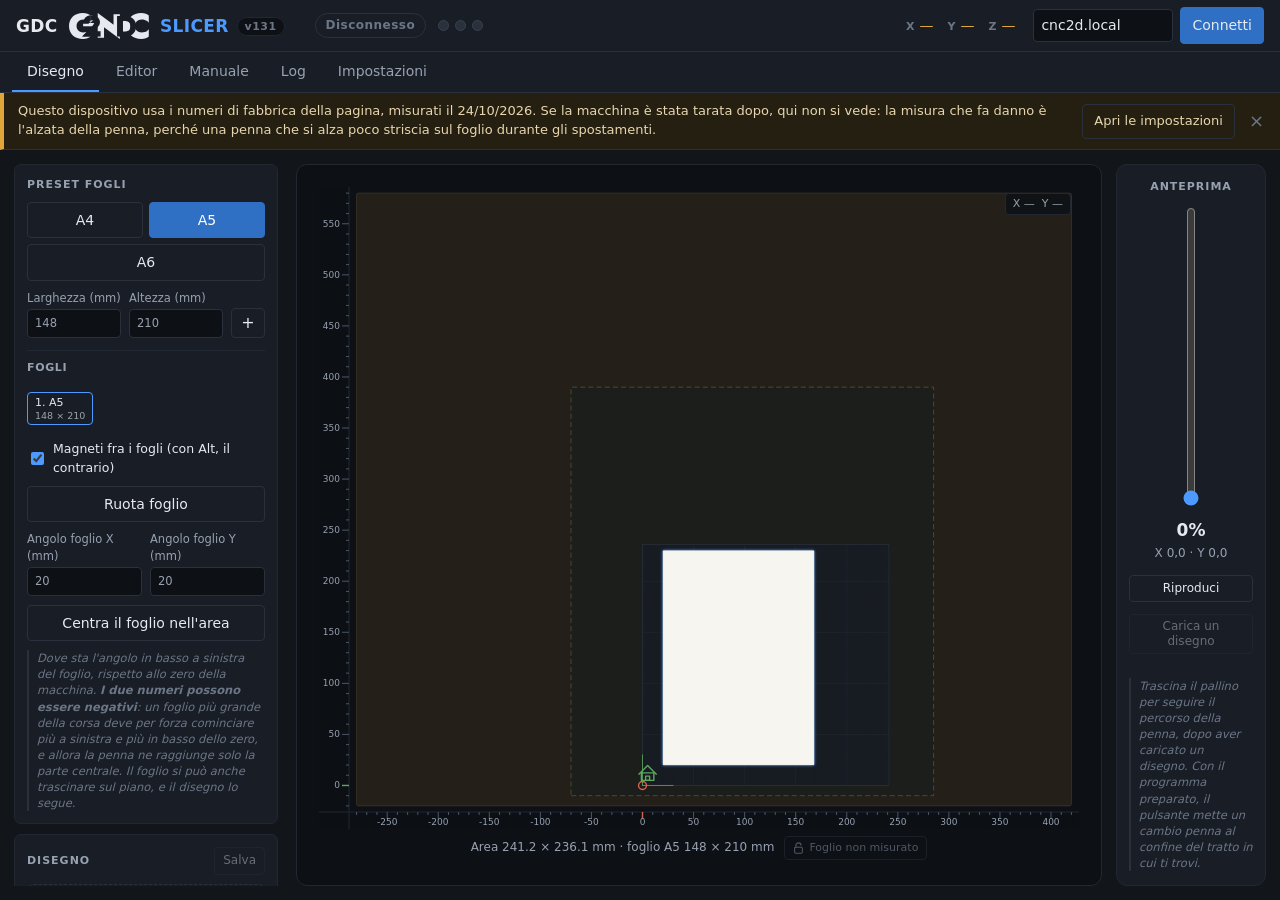
==== commit e77066aa: "La mano: dall'iPad lo sguardo si poteva pinzare ma non spostare Buco trovato dall'utente usando il p" ====
--- a/webui/index.html
+++ b/webui/index.html
@@ -435,6 +435,32 @@
          spazio del disegno, e quanto diventa grande lo si decide dopo, con le
          maniglie sul foglio. -->
     <div class="ed-barra" id="ed-barra">
+      <!-- LA MANO, PRIMA DI TUTTO IL RESTO. E' lo strumento che non tocca
+           niente: sposta soltanto il punto da cui si guarda il disegno. Sta
+           in testa alla barra perche' su un tablet e' quello che si cerca
+           piu' spesso, e perche' prima non c'era modo di girare per il
+           disegno con un dito -- lo spostamento era sul tasto centrale del
+           mouse, che su un iPad non esiste, e la pinzata su iOS Safari
+           diventa lo zoom della PAGINA appena un dito cade fuori dalla tela.
+           Un gesto che il browser si prende non si contratta: si sostituisce
+           con un pulsante. Chiesto dall'utente il 2026-11-15. -->
+      <button type="button" class="ed-str ed-icona" data-str="mano"
+              aria-label="Mano: sposta lo sguardo"
+              title="Mano: trascina per spostare lo sguardo sul disegno, senza toccare niente">
+        <svg viewBox="0 0 20 20" aria-hidden="true"><path d="M7 9.5V4.6a1.3 1.3 0 0 1 2.6 0v4.3"/><path d="M9.6 8.9V3.9a1.3 1.3 0 0 1 2.6 0v5"/><path d="M12.2 9.3V5.4a1.3 1.3 0 0 1 2.6 0v6.9a4.7 4.7 0 0 1-4.7 4.7h-.8a4.6 4.6 0 0 1-3.4-1.5L4 13.4a1.3 1.3 0 0 1 1.9-1.8L7 12.7V9.5"/></svg>
+      </button>
+      <!-- E I DUE DELLO ZOOM, accanto alla mano perche' fanno lo stesso
+           mestiere: muovere lo sguardo, non il disegno. Non sono strumenti --
+           agiscono subito e non restano premuti. -->
+      <button type="button" class="btn btn-ghost btn-small ed-icona" id="ed-zoom-piu"
+              aria-label="Avvicina" title="Avvicina (la rotella fa lo stesso)">
+        <svg viewBox="0 0 20 20" aria-hidden="true"><circle cx="8.5" cy="8.5" r="5.5"/><path d="M12.5 12.5 17 17"/><path d="M8.5 6v5M6 8.5h5"/></svg>
+      </button>
+      <button type="button" class="btn btn-ghost btn-small ed-icona" id="ed-zoom-meno"
+              aria-label="Allontana" title="Allontana (la rotella fa lo stesso)">
+        <svg viewBox="0 0 20 20" aria-hidden="true"><circle cx="8.5" cy="8.5" r="5.5"/><path d="M12.5 12.5 17 17"/><path d="M6 8.5h5"/></svg>
+      </button>
+      <span class="ed-sep"></span>
       <button type="button" class="ed-str" data-str="scegli">Scegli</button>
       <!-- Il selettore specifico: cerchia a mano libera e prende SOLO quello
            che resta dentro, tagliando le spezzate sul bordo. Sta accanto a
--- a/webui/css/components.css
+++ b/webui/css/components.css
@@ -682,6 +682,7 @@
 /* Senza questo, su un dispositivo tattile il trascinamento del foglio fa
    scorrere la pagina invece di spostare il foglio. */
 #bed-svg { touch-action: none; }
+
 .sheet-out { stroke: var(--danger); stroke-width: .8; stroke-dasharray: 2 1.5; }
 
 /* Dove la penna arriva, segnato sulla carta. Tratteggiato e non pieno perche'
@@ -1894,8 +1895,19 @@
   border: 1px solid var(--line-soft);
   border-radius: var(--r-lg);
   overflow: hidden;
+  /* `touch-action` ANCHE SUL RIQUADRO, non solo sulla tela. `#ed-svg` ce
+     l'aveva, il riquadro attorno no: un dito appoggiato nel margine fra il
+     bordo e la tela finiva al browser, e su iOS Safari diventava lo
+     scorrimento o lo zoom della pagina. Da fuori sembra la stessa
+     superficie, quindi la differenza non si poteva nemmeno vedere mentre
+     capitava. */
+  touch-action: none;
 }
 #ed-svg { width: 100%; height: 100%; display: block; touch-action: none; cursor: crosshair; }
+/* IL CURSORE DELLA MANO: dice che cosa fa il trascinamento prima di
+   provarlo, ed e' la stessa grammatica del foglio sul piano. */
+#ed-svg.ed-mano { cursor: grab; }
+#ed-svg.ed-mano:active { cursor: grabbing; }
 
 .ed-aiuto {
   position: absolute;
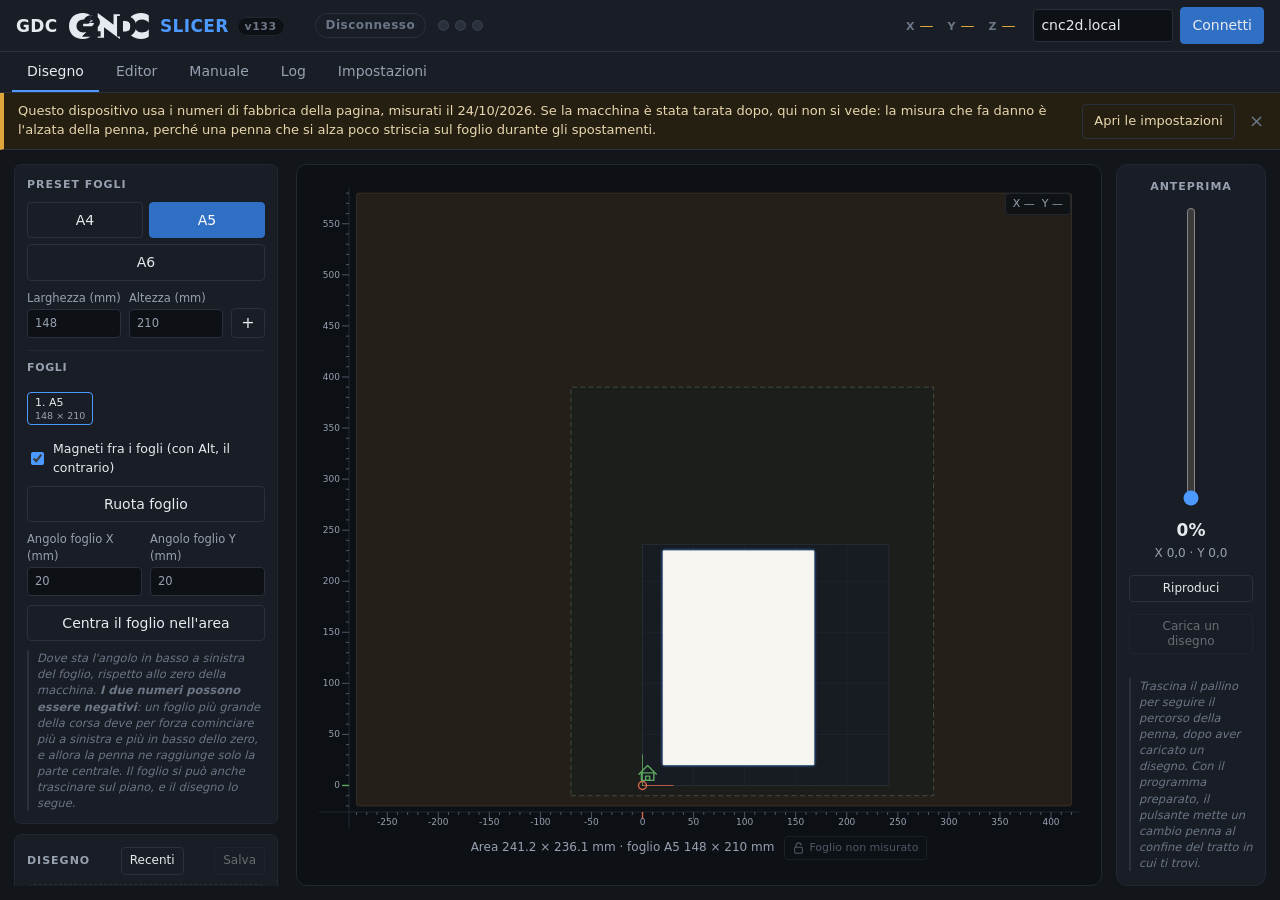
==== commit 4f1a627f: "Il salvataggio che non si perde, e i disegni recenti La meta' locale di quello che l'utente ha chies" ====
--- a/webui/index.html
+++ b/webui/index.html
@@ -207,6 +207,13 @@
              Vedi js/progetto.js. -->
         <div class="card-testa">
           <h2>Disegno</h2>
+          <!-- I DISEGNI RECENTI, accanto a «Salva» perche' sono la stessa
+               cosa vista dall'altra parte: uno mette via, l'altro ritrova.
+               Non e' disabilitato come «Salva» -- l'elenco serve proprio
+               quando sul piano non c'e' niente, cioe' appena aperta la
+               pagina. Vedi js/recenti.js. -->
+          <button class="btn btn-ghost btn-small" id="btn-recenti"
+                  title="I disegni a cui hai lavorato e quelli che hai salvato col nome">Recenti</button>
           <button class="btn btn-ghost btn-small" id="btn-save-prog" disabled
                   title="Salva il lavoro in un SVG che si puo' riaprire qui e continuare">Salva</button>
         </div>
@@ -1162,6 +1169,7 @@
 <script src="js/tocco.js"></script>
 <script src="js/riempi.js"></script>
 <script src="js/matita.js"></script>
+<script src="js/recenti.js"></script>
 <script src="js/paper.js"></script>
 <script src="js/righelli.js"></script>
 <script src="js/artwork.js"></script>
@@ -1266,6 +1274,24 @@
      fogli. Non e' una casella dentro alla riga perche' gli elenchi di questa
      pagina si ridisegnano interi a ogni modifica, e si porterebbero via
      quello che si sta scrivendo. Vedi js/nome.js. -->
+<!-- I DISEGNI RECENTI. Due gruppi e non un elenco solo: i recuperi li
+     scrive il programma e scadono, i progetti li salva l'utente con un nome e
+     restano. Mescolarli vorrebbe dire che un recupero di dieci minuti fa puo'
+     spingere fuori dall'elenco un progetto a cui si teneva. Vedi
+     js/recenti.js. -->
+<div class="modal" id="rec-modal" hidden>
+  <div class="modal-box modal-stretto" role="dialog" aria-modal="true"
+       aria-labelledby="rec-titolo">
+    <header class="modal-head"><h2 id="rec-titolo">Disegni recenti</h2></header>
+    <div class="modal-body">
+      <div id="rec-elenco"></div>
+    </div>
+    <footer class="modal-foot">
+      <button class="btn btn-ghost" id="rec-chiudi">Chiudi</button>
+    </footer>
+  </div>
+</div>
+
 <div class="modal" id="nome-modal" hidden>
   <div class="modal-box modal-stretto" role="dialog" aria-modal="true"
        aria-labelledby="nome-titolo">
--- a/webui/css/components.css
+++ b/webui/css/components.css
@@ -682,6 +682,14 @@
 /* Senza questo, su un dispositivo tattile il trascinamento del foglio fa
    scorrere la pagina invece di spostare il foglio. */
 #bed-svg { touch-action: none; }
+/* E LO STESSO PER IL RIQUADRO ATTORNO AL PIANO. Il piano non ha il buco che
+   aveva l'editor -- qui un dito sul fondo sposta gia' lo sguardo, perche'
+   nessuno strumento gli contende il trascinamento -- ma il margine fra il
+   bordo del riquadro e il disegno era dello stesso tipo: un dito appoggiato
+   la' finiva al browser, che su iOS Safari ne fa lo scorrimento o lo zoom
+   della pagina. Messo insieme a quello della tela, il 2026-11-15, perche' e'
+   lo stesso difetto in due posti e trovarne uno solo vuol dire tornarci. */
+.bed-wrap { touch-action: none; }
 
 .sheet-out { stroke: var(--danger); stroke-width: .8; stroke-dasharray: 2 1.5; }
 
@@ -1077,6 +1085,59 @@
 /* La finestrella del nome: un campo solo, largo quanto la finestrella. */
 .nome-campo { width: 100%; font-size: 14px; padding: 7px 9px; }
 .modal-stretto { max-width: 420px; }
+
+/* ------------------------- I DISEGNI RECENTI -------------------------
+   Due gruppi, e ogni riga e' un pulsante largo con dentro due righe di
+   testo: il nome, che e' quello che si cerca, e sotto quando e quanto, che
+   sono quello che distingue due nomi uguali. Il cestino sta a destra,
+   staccato, perche' il gesto che cancella non deve stare sulla strada del
+   gesto che apre. */
+#rec-elenco { display: flex; flex-direction: column; gap: 12px; max-height: 50vh;
+              overflow-y: auto; }
+.rec-gruppo { display: flex; flex-direction: column; gap: 4px; }
+.rec-tit { font-size: 11px; letter-spacing: .06em; text-transform: uppercase;
+           color: var(--text-dim); }
+.rec-gruppo .hint { margin: 0 0 4px; }
+.rec-riga { display: flex; align-items: stretch; gap: 6px; }
+.rec-apri {
+  flex: 1 1 auto;
+  min-width: 0;
+  display: flex;
+  flex-direction: column;
+  gap: 1px;
+  text-align: left;
+  background: var(--bg-sunken);
+  border: 1px solid var(--line-soft);
+  border-radius: var(--r-sm);
+  padding: 6px 9px;
+  cursor: pointer;
+  color: var(--text);
+  font: inherit;
+}
+.rec-apri:hover { border-color: var(--accent); }
+.rec-nome { font-size: 13px; overflow: hidden; text-overflow: ellipsis;
+            white-space: nowrap; }
+.rec-quando { font-size: 11px; color: var(--text-dim); }
+.rec-via {
+  flex: 0 0 auto;
+  width: 32px;
+  display: inline-flex;
+  align-items: center;
+  justify-content: center;
+  background: transparent;
+  border: 1px solid var(--line-soft);
+  border-radius: var(--r-sm);
+  color: var(--text-mute);
+  cursor: pointer;
+}
+.rec-via:hover { color: var(--danger); border-color: var(--danger); }
+.rec-via svg { width: 15px; height: 15px; fill: none; stroke: currentColor;
+               stroke-width: 1.4; stroke-linecap: round; stroke-linejoin: round; }
+/* Col dito valgono i quaranta pixel di tutto il resto. */
+@media (pointer: coarse) {
+  .rec-via { width: 40px; }
+  .rec-apri { padding: 9px 10px; }
+}
 
 /* LA SCELTA DEI LIVELLI nella finestrella del progetto. L'elenco scorre e
    la testa no: con diciotto livelli — nove magneti a due penne — la riga
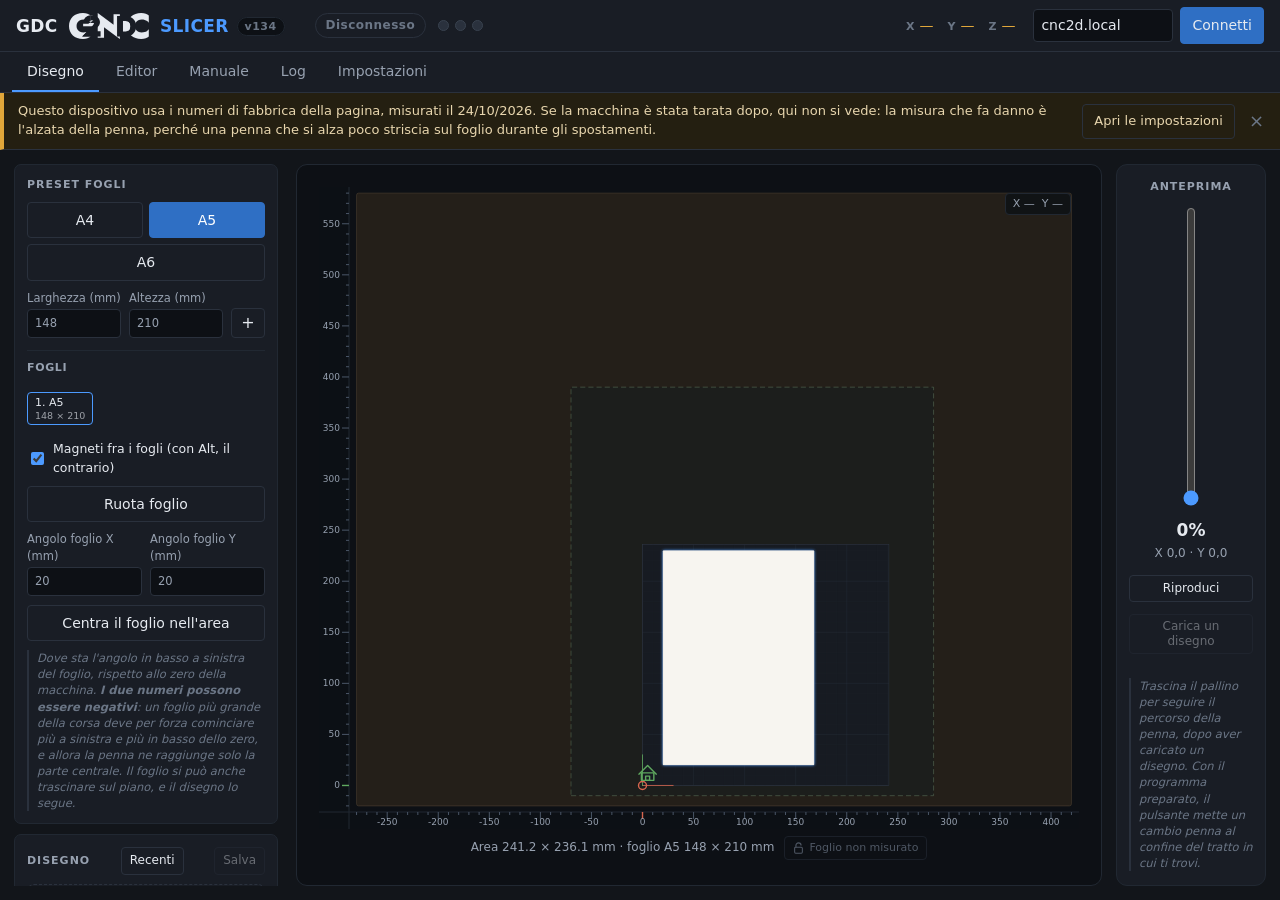
==== commit bcddec6c: "Strumento stampe: la voce con la spia, e l'avviatore da scaricare I pezzi 1 e 2 dei quattro approvat" ====
--- a/webui/index.html
+++ b/webui/index.html
@@ -295,6 +295,20 @@
                    placeholder="Incolla un indirizzo" autocomplete="off" spellcheck="false">
             <button class="btn btn-small" type="submit" title="Aggiungi questo collegamento">+</button>
           </form>
+          <!-- L'AVVIATORE DELLO STRUMENTO. Una pagina web non lancia
+               programmi sul computer, e non e' una mancanza da aggirare: e' il
+               confine che impedisce a qualunque pagina di farlo. Quello che si
+               puo' fare e' generare un file e darlo: a eseguirlo e' il comando
+               «apri» del browser, cioe' un click dell'utente. Strada scelta
+               con lui il 2026-11-13.
+               Il pulsante RESTA in pagina invece di consegnare il file una
+               volta: il percorso del progetto e' scritto dentro all'avviatore
+               una volta sola, quindi se la cartella si sposta va rigenerato. -->
+          <button class="btn btn-ghost btn-small full" id="btn-avviatore"
+                  title="Genera il file che avvia lo strumento, col percorso di questa copia del progetto">Scarica l&rsquo;avviatore dello strumento</button>
+          <p class="hint">Si scarica una volta. Da lì in poi <b>Ctrl+J</b> e un
+            click sul file, ogni volta che serve. La finestrella nera che
+            compare <b>deve restare aperta</b>: chiuderla spegne lo strumento.</p>
         </div>
 
         <p class="placeholder-note">La conversione da fotografia a tracciato vettoriale non è ancora implementata: per ora si carica un SVG già vettoriale. Le forme piene vengono disegnate come contorni, perché una penna non riempie.</p>
--- a/webui/css/components.css
+++ b/webui/css/components.css
@@ -1086,6 +1086,25 @@
 .nome-campo { width: 100%; font-size: 14px; padding: 7px 9px; }
 .modal-stretto { max-width: 420px; }
 
+/* LA VOCE DELLO STRUMENTO STAMPE nell'elenco dei collegamenti: la spia
+   prima del nome, e la matita per cambiare l'indirizzo sempre visibile --
+   non al passaggio del mouse come le altre, perche' qui non e' un comando
+   secondario: e' l'unica cosa che si puo' cambiare di questa voce, e col
+   dito il passaggio del mouse non esiste. */
+.sorgente-locale { display: flex; align-items: center; gap: 7px; }
+.sorgente-locale > a { flex: 1 1 auto; min-width: 0; overflow: hidden;
+                       text-overflow: ellipsis; white-space: nowrap; }
+.sorgente-locale .led { padding: 0; cursor: pointer; }
+.sorgente-locale .mini-edit {
+  position: static;
+  display: inline-flex;
+  flex: 0 0 auto;
+}
+@media (pointer: coarse) {
+  .sorgente-locale .led { width: 16px; height: 16px; }
+  .sorgente-locale .mini-edit { width: 28px; height: 28px; }
+}
+
 /* ------------------------- I DISEGNI RECENTI -------------------------
    Due gruppi, e ogni riga e' un pulsante largo con dentro due righe di
    testo: il nome, che e' quello che si cerca, e sotto quando e quanto, che
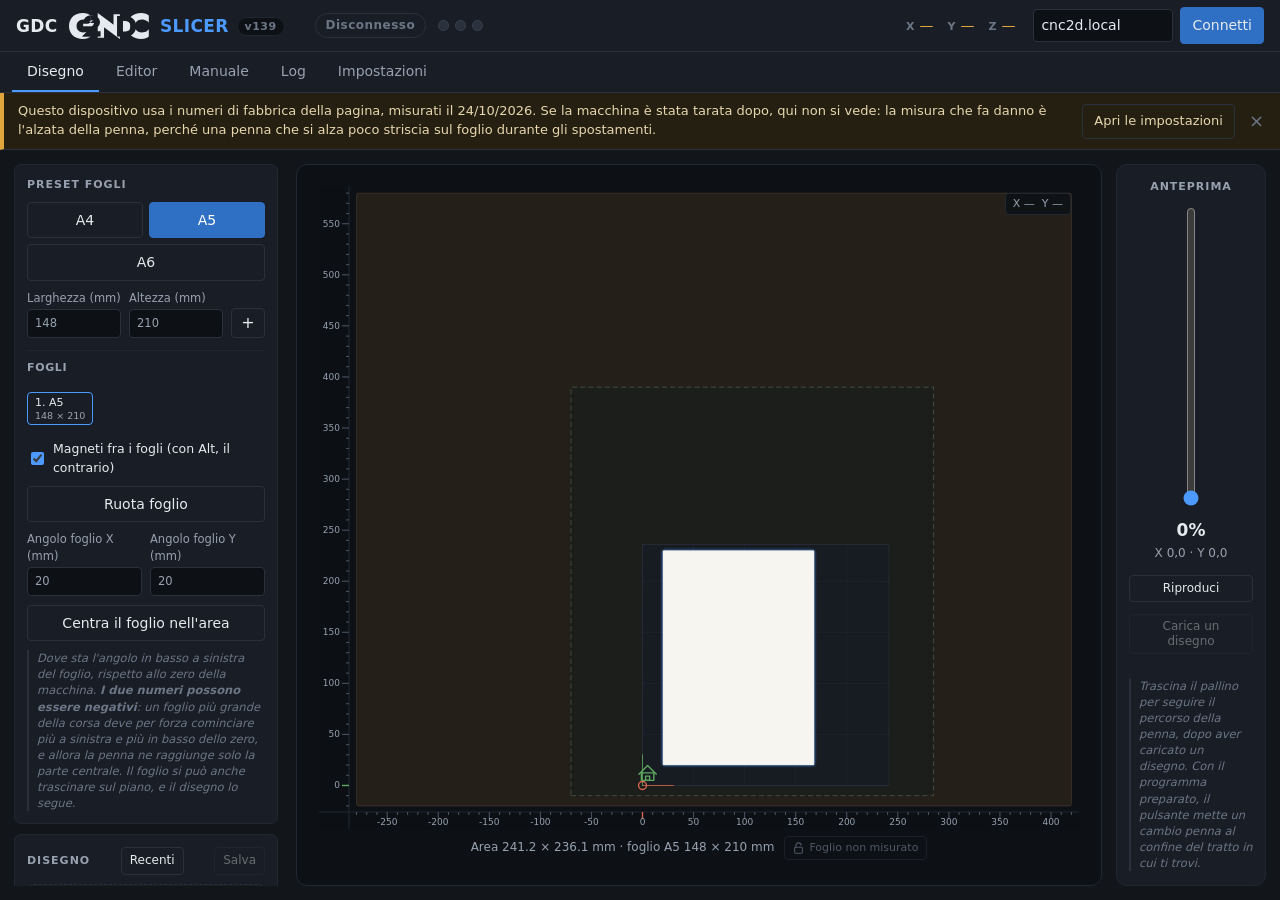
==== commit 91a350c5: "Il pulsante che accende lo strumento, e il numero di versione che mentiva Tre cose, tutte nate dalla" ====
--- a/webui/index.html
+++ b/webui/index.html
@@ -295,6 +295,19 @@
                    placeholder="Incolla un indirizzo" autocomplete="off" spellcheck="false">
             <button class="btn btn-small" type="submit" title="Aggiungi questo collegamento">+</button>
           </form>
+          <!-- IL PULSANTE DI AVVIO. Non contraddice il commento qui sotto: la
+               pagina continua a non lanciare niente. Chiama un indirizzo
+               `cnc2d:`, e chi avvia il programma e' Windows, che quello schema
+               lo conosce solo perche' l'avviatore glielo ha registrato. Senza
+               aver mai eseguito l'avviatore, questo pulsante non fa nulla --
+               ed e' il motivo per cui sta SOPRA di lui e non al suo posto.
+               Scelto dall'utente il 2026-11-24, preferito all'avvio automatico
+               al login. -->
+          <button class="btn btn-small full" id="btn-avvia-strumento"
+                  title="Accende lo strumento stampe, se l'avviatore è già stato eseguito una volta">Avvia lo strumento</button>
+          <p class="hint">Funziona dopo aver eseguito <b>una volta</b>
+            l'avviatore qui sotto. La prima volta il browser chiede il permesso
+            di aprire <code>cnc2d</code>: dagliélo, e spunta «consenti sempre».</p>
           <!-- L'AVVIATORE DELLO STRUMENTO. Una pagina web non lancia
                programmi sul computer, e non e' una mancanza da aggirare: e' il
                confine che impedisce a qualunque pagina di farlo. Quello che si
@@ -309,6 +322,17 @@
           <p class="hint">Si scarica una volta. Da lì in poi <b>Ctrl+J</b> e un
             click sul file, ogni volta che serve. La finestrella nera che
             compare <b>deve restare aperta</b>: chiuderla spegne lo strumento.</p>
+          <!-- L'«ANNULLA BLOCCO». Windows marchia ogni file arrivato da
+               internet e si rifiuta di eseguire un `.bat` che ha quel marchio:
+               esce «a causa delle impostazioni di sicurezza Internet non e'
+               possibile aprire uno o piu' file», e di nostro non c'e' niente da
+               correggere. Sta scritto qui perche' senza questa riga l'utente
+               vede un programma che non parte e nessuna spiegazione — successo
+               il 2026-11-24, alla prima prova su Windows vero. -->
+          <p class="hint">La <b>prima volta</b> Windows rifiuta di aprirlo
+            («impostazioni di sicurezza Internet»): tasto destro sul file →
+            <b>Proprietà</b> → spunta <b>Annulla blocco</b> in fondo → OK.
+            Capita a ogni file scaricato da internet, non solo a questo.</p>
         </div>
 
         <p class="placeholder-note">La conversione da fotografia a tracciato vettoriale non è ancora implementata: per ora si carica un SVG già vettoriale. Le forme piene vengono disegnate come contorni, perché una penna non riempie.</p>
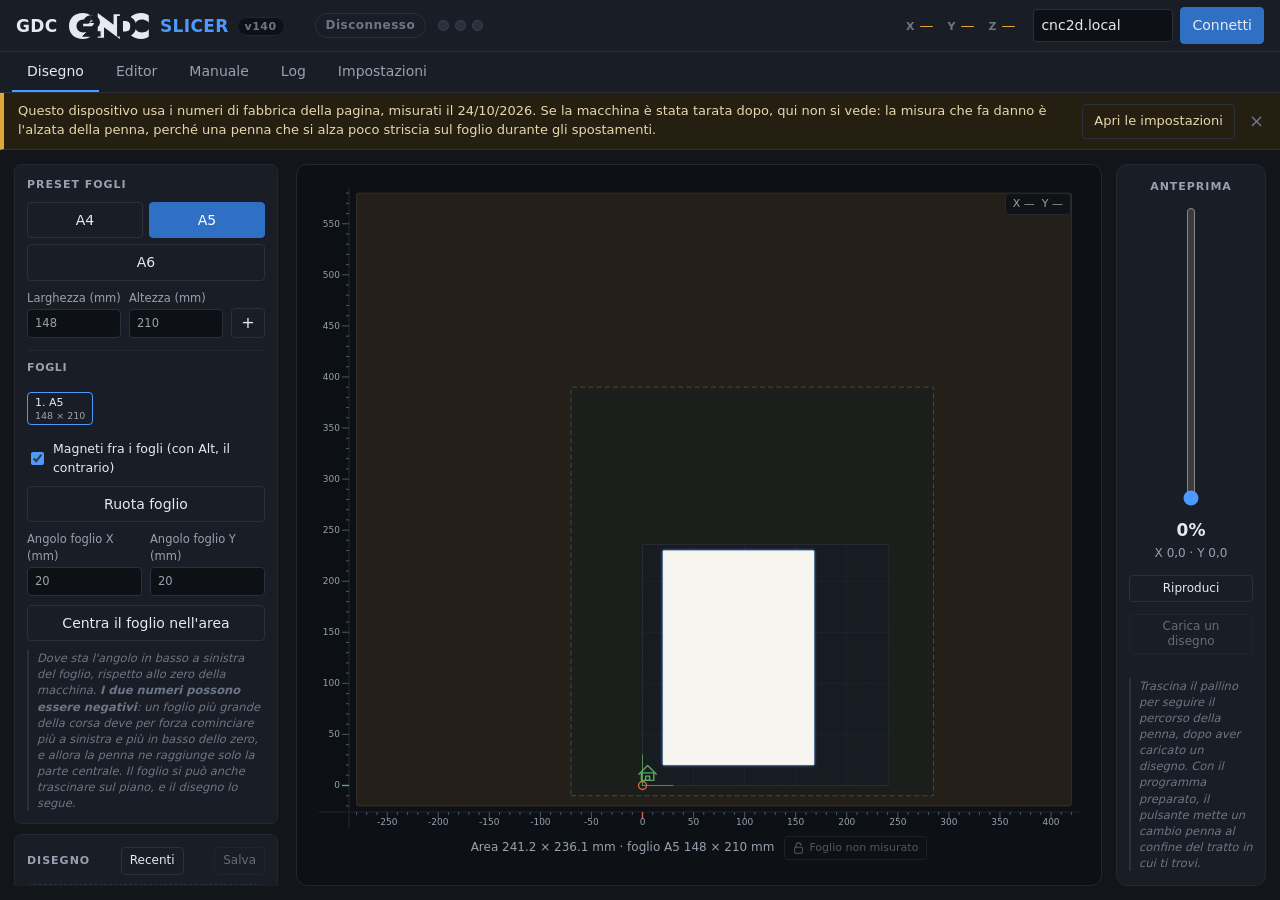
==== commit 7dea1966: "Lo strumento sta tutto sulla sua riga, e la spia impara a dire «non lo so» DISPOSIZIONE chiesta dall" ====
--- a/webui/index.html
+++ b/webui/index.html
@@ -295,44 +295,12 @@
                    placeholder="Incolla un indirizzo" autocomplete="off" spellcheck="false">
             <button class="btn btn-small" type="submit" title="Aggiungi questo collegamento">+</button>
           </form>
-          <!-- IL PULSANTE DI AVVIO. Non contraddice il commento qui sotto: la
-               pagina continua a non lanciare niente. Chiama un indirizzo
-               `cnc2d:`, e chi avvia il programma e' Windows, che quello schema
-               lo conosce solo perche' l'avviatore glielo ha registrato. Senza
-               aver mai eseguito l'avviatore, questo pulsante non fa nulla --
-               ed e' il motivo per cui sta SOPRA di lui e non al suo posto.
-               Scelto dall'utente il 2026-11-24, preferito all'avvio automatico
-               al login. -->
-          <button class="btn btn-small full" id="btn-avvia-strumento"
-                  title="Accende lo strumento stampe, se l'avviatore è già stato eseguito una volta">Avvia lo strumento</button>
-          <p class="hint">Funziona dopo aver eseguito <b>una volta</b>
-            l'avviatore qui sotto. La prima volta il browser chiede il permesso
-            di aprire <code>cnc2d</code>: dagliélo, e spunta «consenti sempre».</p>
-          <!-- L'AVVIATORE DELLO STRUMENTO. Una pagina web non lancia
-               programmi sul computer, e non e' una mancanza da aggirare: e' il
-               confine che impedisce a qualunque pagina di farlo. Quello che si
-               puo' fare e' generare un file e darlo: a eseguirlo e' il comando
-               «apri» del browser, cioe' un click dell'utente. Strada scelta
-               con lui il 2026-11-13.
-               Il pulsante RESTA in pagina invece di consegnare il file una
-               volta: il percorso del progetto e' scritto dentro all'avviatore
-               una volta sola, quindi se la cartella si sposta va rigenerato. -->
-          <button class="btn btn-ghost btn-small full" id="btn-avviatore"
-                  title="Genera il file che avvia lo strumento, col percorso di questa copia del progetto">Scarica l&rsquo;avviatore dello strumento</button>
-          <p class="hint">Si scarica una volta. Da lì in poi <b>Ctrl+J</b> e un
-            click sul file, ogni volta che serve. La finestrella nera che
-            compare <b>deve restare aperta</b>: chiuderla spegne lo strumento.</p>
-          <!-- L'«ANNULLA BLOCCO». Windows marchia ogni file arrivato da
-               internet e si rifiuta di eseguire un `.bat` che ha quel marchio:
-               esce «a causa delle impostazioni di sicurezza Internet non e'
-               possibile aprire uno o piu' file», e di nostro non c'e' niente da
-               correggere. Sta scritto qui perche' senza questa riga l'utente
-               vede un programma che non parte e nessuna spiegazione — successo
-               il 2026-11-24, alla prima prova su Windows vero. -->
-          <p class="hint">La <b>prima volta</b> Windows rifiuta di aprirlo
-            («impostazioni di sicurezza Internet»): tasto destro sul file →
-            <b>Proprietà</b> → spunta <b>Annulla blocco</b> in fondo → OK.
-            Capita a ogni file scaricato da internet, non solo a questo.</p>
+          <!-- I DUE PULSANTI DELLO STRUMENTO STANNO NELLA SUA RIGA, non qui:
+               il flusso e' «spia spenta -> avvio -> spia verde -> clicco il
+               nome», e tre gesti che si susseguono non vanno in tre posti.
+               Disposizione chiesta dall'utente il 2026-11-24. Si costruiscono
+               in js/sorgenti.js insieme alla voce, perche' quella riga si
+               ridisegna a ogni cambio di spia. -->
         </div>
 
         <p class="placeholder-note">La conversione da fotografia a tracciato vettoriale non è ancora implementata: per ora si carica un SVG già vettoriale. Le forme piene vengono disegnate come contorni, perché una penna non riempie.</p>
--- a/webui/css/components.css
+++ b/webui/css/components.css
@@ -1095,14 +1095,37 @@
 .sorgente-locale > a { flex: 1 1 auto; min-width: 0; overflow: hidden;
                        text-overflow: ellipsis; white-space: nowrap; }
 .sorgente-locale .led { padding: 0; cursor: pointer; }
-.sorgente-locale .mini-edit {
+.sorgente-locale .mini-edit,
+.sorgente-locale .mini-avvia,
+.sorgente-locale .mini-giu {
   position: static;
   display: inline-flex;
   flex: 0 0 auto;
 }
+/* IL ▶ STA PRIMA DELLA SPIA perche' e' l'ordine in cui si usano: accendo,
+   guardo se e' acceso, entro. */
+.sorgente-locale .mini-avvia { order: -1; font-size: 11px; }
+/* L'AVVIATORE E' PIU' SPENTO DEGLI ALTRI: dopo la prima volta non serve piu',
+   ma non puo' sparire -- il percorso del progetto e' scritto dentro di lui una
+   volta sola, e se la cartella si sposta va rifatto. */
+.sorgente-locale .mini-giu { opacity: .55; }
+.sorgente-locale .mini-giu:hover { opacity: 1; }
+/* LA SPIA HA TRE STATI, NON DUE. Verde: risponde. Spenta piena: ha chiesto e
+   non risponde nessuno. Vuota tratteggiata: NON HA ANCORA CHIESTO -- che non
+   e' la stessa cosa, ed e' lo stato in cui la pagina si apre sempre, perche'
+   finche' l'utente non dice che lo strumento gli interessa non si interroga
+   nessuna porta. Senza questa differenza «spento» vorrebbe dire due cose
+   opposte con lo stesso disegno. */
+.sorgente-locale .led.is-boh {
+  background: transparent;
+  border-style: dashed;
+  box-shadow: none;
+}
 @media (pointer: coarse) {
   .sorgente-locale .led { width: 16px; height: 16px; }
-  .sorgente-locale .mini-edit { width: 28px; height: 28px; }
+  .sorgente-locale .mini-edit,
+  .sorgente-locale .mini-avvia,
+  .sorgente-locale .mini-giu { width: 28px; height: 28px; }
 }
 
 /* ------------------------- I DISEGNI RECENTI -------------------------
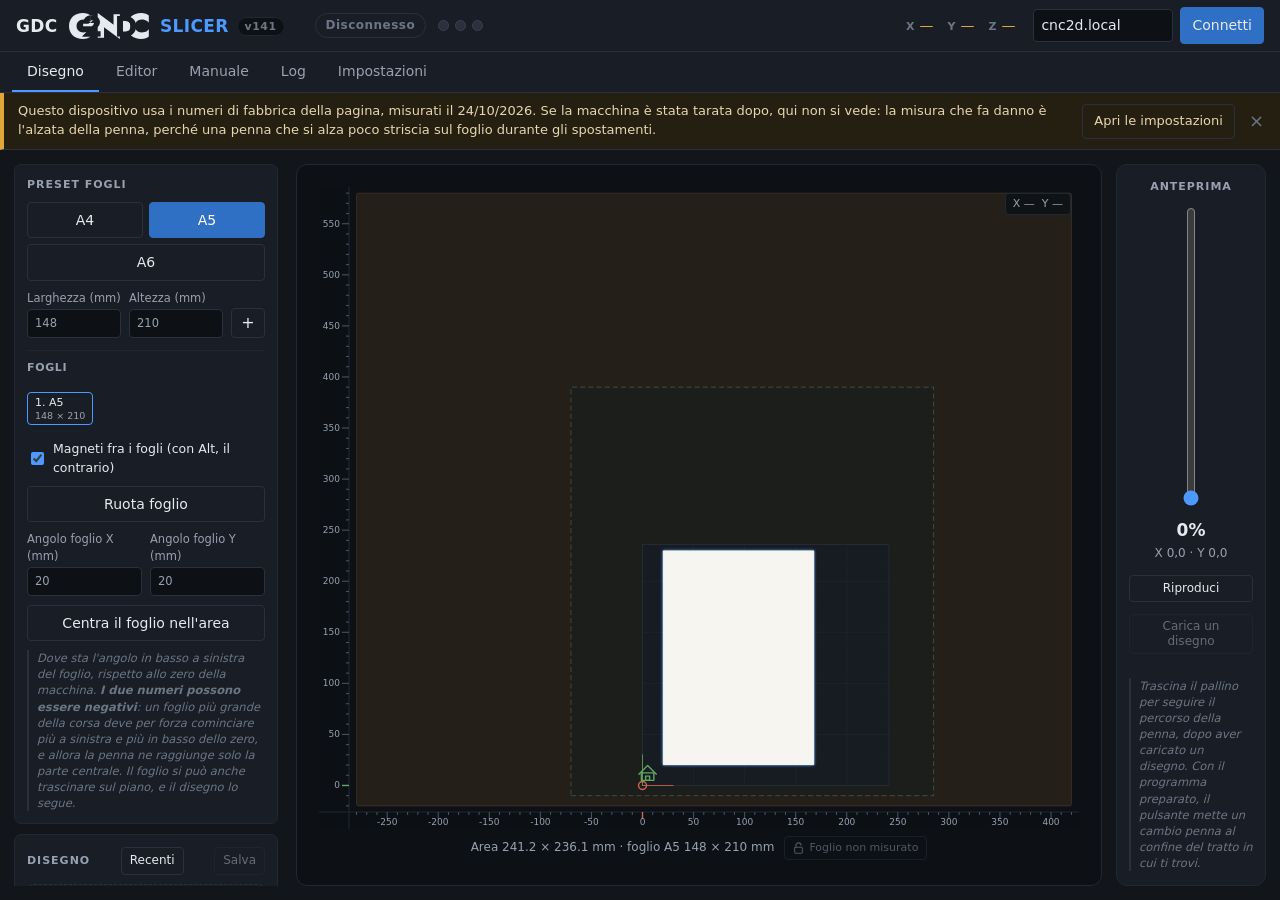
==== commit 86372cb8: "«Collegamenti», e via una nota che era diventata mezza falsa Due cambi di testo chiesti dall'utente." ====
--- a/webui/index.html
+++ b/webui/index.html
@@ -284,7 +284,7 @@
         <button class="btn btn-primary full" id="btn-editor">Crea</button>
 
         <div class="sorgenti">
-          <p class="sorgenti-tit">Dove trovare disegni</p>
+          <p class="sorgenti-tit">Collegamenti</p>
           <ul class="sorgenti-lista" id="sorgenti-lista"></ul>
           <form class="sorgenti-add" id="sorgenti-add">
             <!-- `type="text"` e non `type="url"`: con `url` il browser blocca
@@ -303,7 +303,6 @@
                ridisegna a ogni cambio di spia. -->
         </div>
 
-        <p class="placeholder-note">La conversione da fotografia a tracciato vettoriale non è ancora implementata: per ora si carica un SVG già vettoriale. Le forme piene vengono disegnate come contorni, perché una penna non riempie.</p>
       </section>
 
       <!-- Lo stesso pannello della tab Manuale, non una copia: vedi js/panel.js. -->
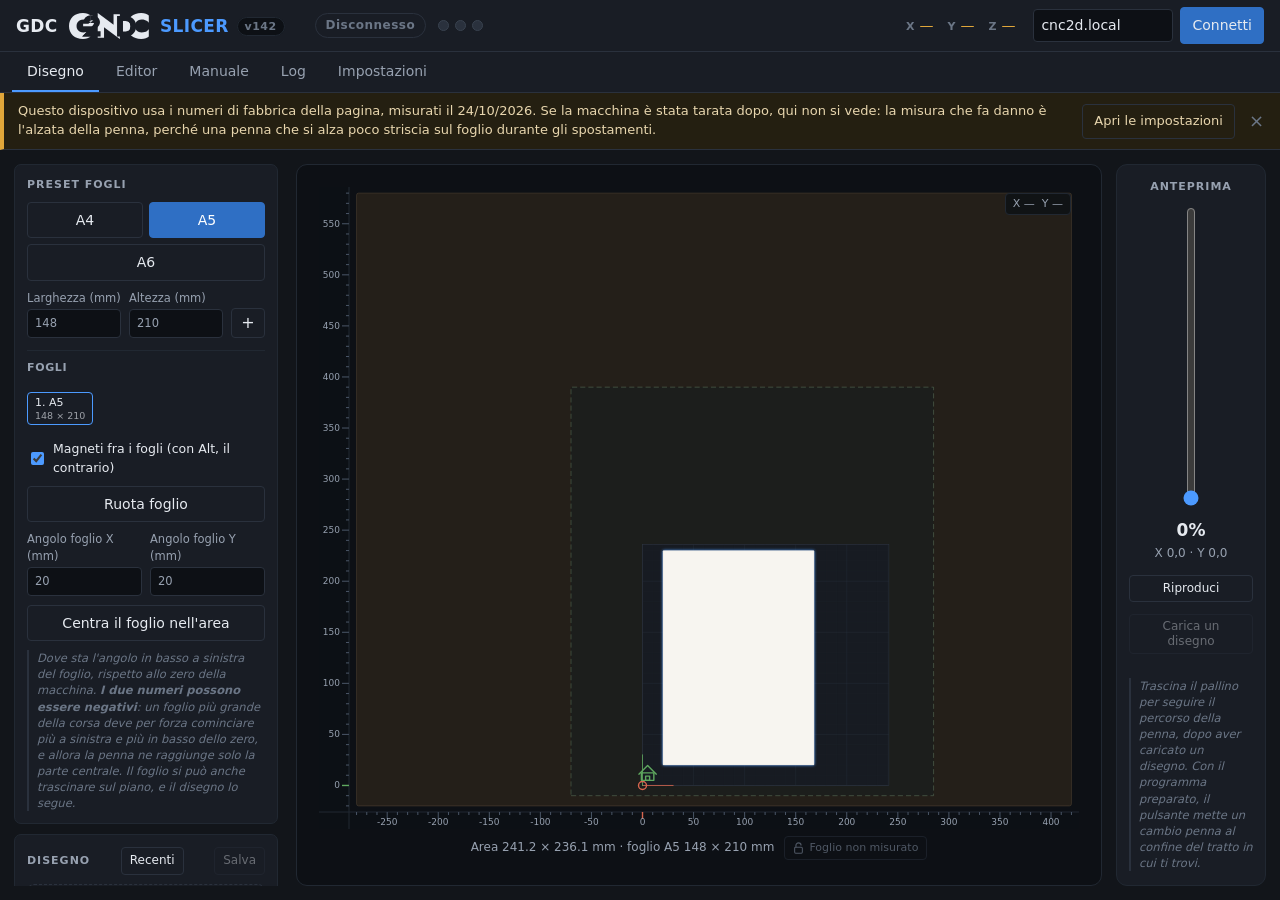
==== commit eae515c0: "Il logo che finisce sul foglio e' un file suo, fatto di linee IL PULSANTE TRACCIAVA IL MARCHIO SBAGL" ====
--- a/webui/index.html
+++ b/webui/index.html
@@ -47,6 +47,18 @@
 </g>
 </svg>
   <!-- fine LOGO -->
+  <!-- IL LOGO DA TRACCIARE, nascosto. Non si vede e non deve vedersi: sta
+       nella pagina solo perche' il pulsante «Inserisci il logo CNC 2D» possa
+       leggerlo. E' lo stesso marchio di sopra ridotto a LINEE -- una penna
+       non sa disegnare una maschera -- ed e' un file a parte, logo/cnc2d-
+       tratti.svg. I due vanno tenuti in passo a mano: vedi logo/README.md. -->
+  <!-- LOGO DA TRACCIARE: generato da tools/logo.py, non si modifica a mano -->
+  <svg class="marchio-tratti" hidden style="display:none" xmlns="http://www.w3.org/2000/svg" version="1.1" width="185mm" height="160mm" viewBox="0 0 185 160">
+<g fill="none"  stroke-width="0.3" stroke-linecap="round" stroke-linejoin="round">
+  <g stroke="currentColor"><path d="M37.517 75.064 L49.462 75.064 L49.524 73.596 M68.63 102.472 L74.669 102.465 L74.669 91.345 L57.754 91.345 L68.473 82.309 L70.123 80.428 L71.117 79.112 L71.996 77.665 L72.656 76.133 L73.096 74.514 L73.337 72.368 L73.273 70.582 L72.902 68.606 L72.212 66.673 L71.538 65.388 L70.196 63.493 L68.599 61.786 M53.369 68.256 L54.887 67.919 L56.096 67.922 L57.275 68.126 L58.55 68.692 M60.752 73.596 L60.584 74.715 L59.653 76.748 L58.615 78.304 L56.794 80.449 M44.978 92.782 L35.504 102.472 L53.369 102.472 M115.744 102.457 L109.807 102.469 L109.807 58.468 L115.744 58.472 M122.44 91.786 L126.865 91.756 L129.548 91.425 L131.103 91.031 L132.079 90.653 L133.878 89.616 L135.059 88.554 L135.742 87.69 L136.342 86.701 L136.854 85.582 L137.243 84.313 L137.503 82.891 L137.649 80.47 L137.584 78.819 L137.389 77.32 L136.854 75.358 L136.341 74.239 L135.74 73.25 L135.056 72.386 L133.878 71.325 L132.078 70.287 L131.102 69.909 L129.548 69.516 L126.865 69.184 L122.44 69.154 M138.782 61.007 L140.743 62.099 L142.577 63.366 L144.257 64.796 L145.278 65.835 L146.64 67.514 L147.423 68.711 L148.803 71.411 L149.295 72.969 M149.47 87.35 L149.177 88.536 L148.335 90.522 L147.051 92.797 L145.849 94.491 L144.501 96.008 L142.989 97.362 L141.291 98.565 L139.386 99.63 M49.524 73.596 L60.752 73.596 M56.794 80.449 L37.517 80.449 L37.517 75.064 M68.599 61.786 L68.63 52.314 L102.357 77.44 L102.357 54.83 L115.731 54.83 L115.731 58.472 M115.731 102.457 L115.731 107.683 L82.004 82.563 L82.004 105.167 L68.63 105.167 L68.63 102.472 M138.75 61.025 L140.974 59.116 L142.917 57.677 L145.71 55.916 L147.846 54.829 L149.931 54.027 L152.052 53.408 L154.995 52.796 L157.289 52.498 L160.463 52.314 L164.044 52.396 L166.552 52.665 L168.802 53.112 L170.792 53.736 L173.495 54.936 L176.018 56.388 L177.6 57.496 L177.6 72.845 L175.812 71.162 L173.763 69.574 L172.042 68.497 L170.151 67.579 L168.086 66.825 L166.571 66.459 L164.07 66.137 L162.251 66.076 L160.3 66.177 L157.979 66.587 L156.219 67.143 L154.542 67.908 L153.325 68.68 L151.793 69.955 L150.426 71.416 L149.292 72.966 M149.471 87.302 L150.577 88.81 L151.882 90.176 L153.353 91.354 L154.544 92.085 L156.219 92.846 L157.979 93.402 L160.3 93.813 L162.251 93.914 L164.934 93.777 L166.571 93.532 L168.086 93.165 L170.151 92.412 L172.041 91.493 L173.763 90.416 L175.812 88.827 L177.6 87.141 L177.6 102.49 L176.018 103.57 L173.495 105.004 L170.792 106.215 L168.802 106.857 L166.552 107.316 L164.044 107.591 L161.276 107.683 L158.071 107.56 L155.752 107.308 L152.775 106.757 L149.931 105.963 L147.872 105.191 L145.853 104.234 L143.284 102.719 L141.496 101.45 L139.369 99.645 M56.056 70.437 L54.642 71.619 L53.369 72.852 M58.55 68.685 L57.202 69.549 L56.056 70.437 M53.369 68.26 L52.546 68.65 L51.824 69.151 L51.208 69.744 L50.681 70.437 L52.096 71.619 L53.369 72.852 M44.978 92.778 L43.113 93.368 L40.705 93.78 L38.02 93.917 L36.068 93.816 L33.748 93.406 L31.988 92.85 L29.916 91.872 L28.424 90.875 L27.098 89.69 L25.673 87.945 L24.741 86.344 L24.057 84.577 L23.621 82.645 L23.434 80.548 L23.497 78.38 L23.808 76.366 L24.547 74.081 L25.177 72.834 L25.937 71.683 L26.792 70.636 L27.741 69.695 L29.527 68.361 L31.561 67.322 L32.857 66.848 L34.201 66.488 L37.033 66.108 L39.68 66.135 L40.822 64.311 L42.208 62.671 L43.839 61.217 L45.223 60.249 L46.969 59.291 L48.77 58.577 L51.231 57.946 L53.365 57.65 L53.365 57.507 L50.961 55.884 L49.259 54.944 L47.478 54.117 L45.089 53.262 L42.904 52.77 L41.095 52.519 L38.457 52.34 L35.421 52.348 L33.053 52.508 L30.011 52.937 L27.816 53.418 L25.006 54.274 L23.002 55.068 L20.502 56.318 L18.757 57.396 L16.604 59.024 L14.652 60.861 L12.917 62.878 L11.403 65.069 L10.109 67.434 L9.043 69.971 L8.239 72.656 L7.702 75.486 L7.476 77.705 L7.408 80.781 L7.61 83.794 L7.937 85.958 L8.607 88.715 L9.546 91.328 L10.728 93.781 L12.132 96.059 L13.757 98.163 L15.12 99.626 L16.604 100.987 L19.327 102.987 L22.358 104.65 L24.326 105.485 L26.395 106.195 L28.54 106.768 L30.76 107.204 L34.625 107.624 L38.457 107.67 L41.095 107.487 L42.904 107.229 L45.595 106.57 L48.379 105.443 L50.962 104.083 L53.365 102.5 M122.426 91.786 L122.426 69.158 L126.306 69.165 L127.933 69.276 L130.062 69.63 L132.066 70.29 M136.329 74.243 L137.051 75.977 L137.489 78.052 L137.619 79.628 L137.619 81.319 L137.376 83.625 L137.051 84.97 L136.597 86.163 L135.726 87.695 L134.67 88.943 L133.433 89.914 L131.583 90.857 L130.062 91.317 L127.933 91.671 L126.306 91.782 L122.426 91.786"/></g>
+</g>
+</svg>
+  <!-- fine LOGO DA TRACCIARE -->
     <span>SLICER</span><b class="ver" id="brand-ver"></b></div>
 
   <div class="state-group">
